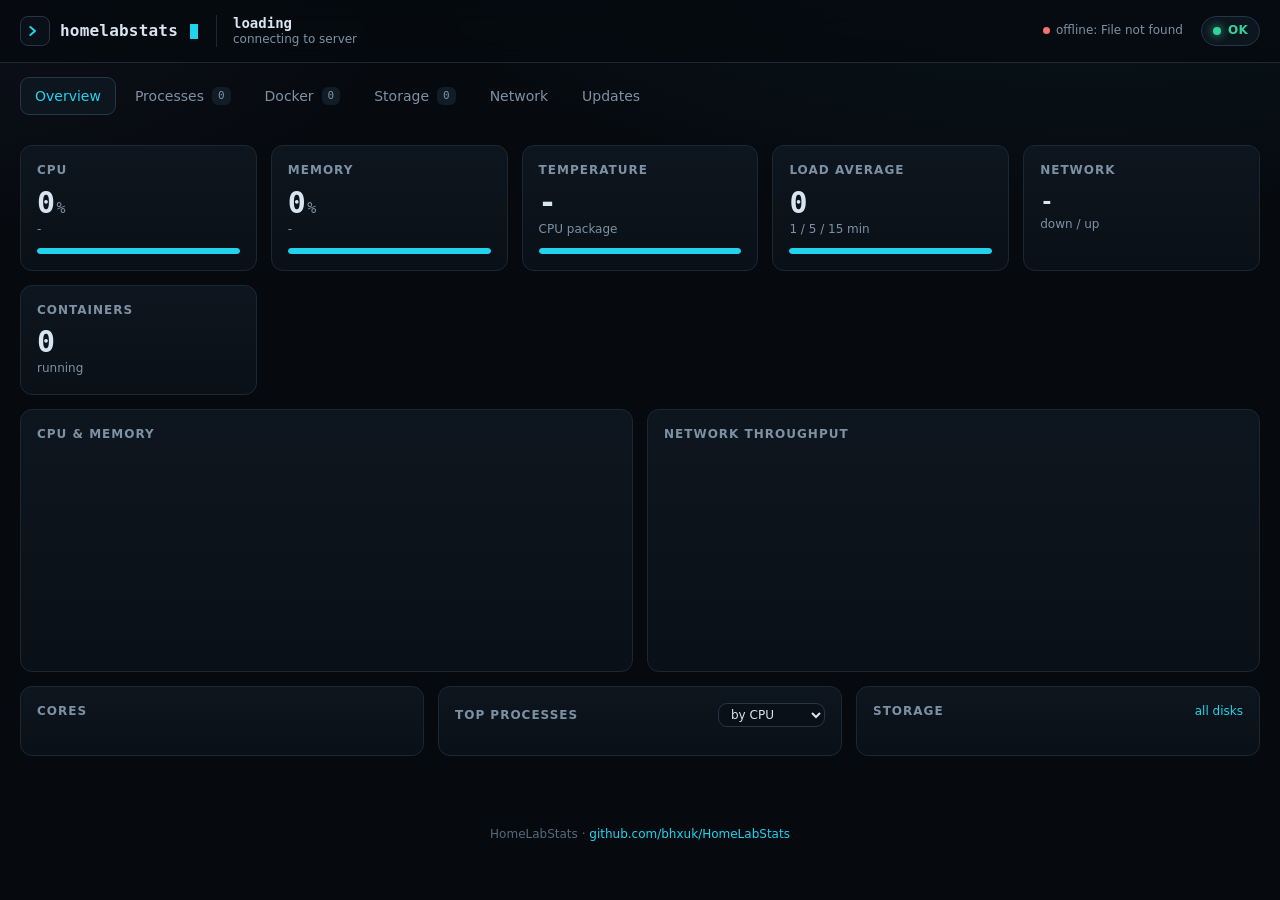
==== app/static/index.html @ 447df94c "HomeLabStats 1.0.0: self-hosted Linux server dashboard - Overview, processes, Docker, storage, netwo" ====
<!doctype html>
<html lang="en">
<head>
<meta charset="utf-8">
<meta name="viewport" content="width=device-width,initial-scale=1">
<meta name="color-scheme" content="dark">
<title>HomeLabStats</title>
<link rel="icon" href="data:image/svg+xml,%3Csvg xmlns='http://www.w3.org/2000/svg' viewBox='0 0 32 32'%3E%3Crect width='32' height='32' rx='7' fill='%230a1017'/%3E%3Cpath d='M8 10l6 6-6 6' stroke='%2322d3ee' stroke-width='3' fill='none' stroke-linecap='round' stroke-linejoin='round'/%3E%3Crect x='16' y='20' width='9' height='3' rx='1' fill='%2322d3ee'/%3E%3C/svg%3E">
<style>
:root{
  --bg:#060a0f;--bg2:#0a1017;--panel:#0d151e;--panel2:#111c27;--line:#1a2836;--line2:#243647;
  --text:#d8e4ef;--muted:#7d91a5;--dim:#56697c;
  --cyan:#22d3ee;--cyan-d:#0e7490;--cyan-glow:rgba(34,211,238,.18);
  --green:#34d399;--amber:#fbbf24;--red:#f87171;--violet:#a78bfa;--blue:#60a5fa;--pink:#f472b6;
  --mono:ui-monospace,"JetBrains Mono","Cascadia Code","SF Mono",Menlo,Consolas,monospace;
  --sans:system-ui,-apple-system,"Segoe UI",Roboto,Ubuntu,sans-serif;
  --r:12px;
}
*{box-sizing:border-box}
[hidden]{display:none!important}
html,body{margin:0;background:var(--bg);color:var(--text);font:14px/1.45 var(--sans);-webkit-font-smoothing:antialiased}
body{background:radial-gradient(1200px 500px at 85% -10%,rgba(34,211,238,.07),transparent 60%),radial-gradient(900px 400px at -10% 0%,rgba(167,139,250,.05),transparent 60%),var(--bg);min-height:100vh}
a{color:var(--cyan);text-decoration:none}
button{font:inherit;color:inherit}
.mono,.num{font-family:var(--mono);font-variant-numeric:tabular-nums}
.muted{color:var(--muted)}.dim{color:var(--dim)}
.wrap{max-width:1480px;margin:0 auto;padding:0 20px}

/* header */
.top{position:sticky;top:0;z-index:20;background:rgba(6,10,15,.82);backdrop-filter:blur(12px);border-bottom:1px solid var(--line)}
.top .wrap{display:flex;align-items:center;gap:18px;height:62px}
.logo{display:flex;align-items:center;gap:10px;font-family:var(--mono);font-weight:700;font-size:16px;letter-spacing:.2px;white-space:nowrap}
.logo .mark{display:inline-flex;align-items:center;justify-content:center;width:30px;height:30px;border-radius:8px;background:var(--bg2);border:1px solid var(--line2);color:var(--cyan)}
.logo .cur{display:inline-block;width:8px;height:15px;background:var(--cyan);margin-left:2px;vertical-align:-2px;animation:blink 1.1s steps(1) infinite}
@keyframes blink{50%{opacity:0}}
.hostbox{display:flex;flex-direction:column;line-height:1.2;min-width:0;padding-left:16px;border-left:1px solid var(--line)}
.hostbox b{font-family:var(--mono);font-size:14px}
.hostbox span{font-size:12px;color:var(--muted);white-space:nowrap;overflow:hidden;text-overflow:ellipsis}
.spacer{flex:1}
.pill{display:inline-flex;align-items:center;gap:7px;padding:5px 11px;border-radius:999px;font-size:12px;font-weight:600;letter-spacing:.3px;border:1px solid var(--line2);background:var(--panel)}
.pill .dot{width:8px;height:8px;border-radius:50%;background:currentColor;box-shadow:0 0 10px currentColor}
.pill.ok{color:var(--green)}.pill.warn{color:var(--amber)}.pill.crit{color:var(--red)}
.live{font-size:12px;color:var(--muted);display:flex;align-items:center;gap:6px;white-space:nowrap}
.live .dot{width:7px;height:7px;border-radius:50%;background:var(--green)}
.live.stale .dot{background:var(--red)}
.live.pulse .dot{animation:pulse .6s ease-out}
@keyframes pulse{0%{box-shadow:0 0 0 0 rgba(52,211,153,.7)}100%{box-shadow:0 0 0 8px rgba(52,211,153,0)}}

/* tabs */
.tabs{display:flex;gap:4px;padding:14px 0 0;overflow-x:auto;scrollbar-width:none}
.tab{background:none;border:1px solid transparent;color:var(--muted);padding:8px 14px;border-radius:9px;cursor:pointer;font-weight:500;white-space:nowrap;display:flex;align-items:center;gap:8px}
.tab:hover{color:var(--text);background:var(--panel)}
.tab.active{color:var(--cyan);background:var(--panel);border-color:var(--line2)}
.tab .badge{font-family:var(--mono);font-size:11px;padding:1px 6px;border-radius:6px;background:var(--panel2);color:var(--muted)}
.tab.active .badge{background:var(--cyan-glow);color:var(--cyan)}

main{padding:16px 0 50px}
section.view{display:none}section.view.active{display:block;animation:fade .2s ease}
@keyframes fade{from{opacity:0;transform:translateY(4px)}to{opacity:1;transform:none}}

/* panels */
.panel{background:linear-gradient(180deg,var(--panel),var(--bg2));border:1px solid var(--line);border-radius:var(--r);padding:16px;min-width:0}
.panel h3{margin:0 0 12px;font-size:12px;font-weight:600;color:var(--muted);text-transform:uppercase;letter-spacing:1px;display:flex;align-items:center;gap:8px}
.panel h3 .right{margin-left:auto;text-transform:none;letter-spacing:0;font-weight:500}
.grid{display:grid;gap:14px}
.cards{grid-template-columns:repeat(auto-fit,minmax(200px,1fr));margin-bottom:14px}
.g2{grid-template-columns:repeat(auto-fit,minmax(420px,1fr));margin-bottom:14px}
.g3{grid-template-columns:repeat(auto-fit,minmax(330px,1fr))}
@media(max-width:520px){.g2,.g3{grid-template-columns:1fr}}

.card .label{font-size:12px;color:var(--muted);text-transform:uppercase;letter-spacing:1px;font-weight:600;display:flex;align-items:center;gap:6px}
.card .big{font-family:var(--mono);font-size:30px;font-weight:600;margin:6px 0 2px;letter-spacing:-.5px;line-height:1.1}
.card .big small{font-size:15px;color:var(--muted);font-weight:500;margin-left:2px}
.card .sub{font-size:12px;color:var(--muted);white-space:nowrap;overflow:hidden;text-overflow:ellipsis}
.bar{height:6px;border-radius:4px;background:var(--line);overflow:hidden;margin-top:10px}
.bar>i{display:block;height:100%;border-radius:4px;background:var(--cyan);transition:width .5s ease,background .3s}
.bar.thin{height:4px;margin-top:6px}
.c-ok{color:var(--green)}.c-warn{color:var(--amber)}.c-crit{color:var(--red)}

/* alerts */
#alerts{display:flex;flex-direction:column;gap:8px;margin-bottom:14px}
.alert{display:flex;align-items:center;gap:10px;padding:10px 14px;border-radius:10px;border:1px solid;font-size:13px}
.alert.warn{border-color:rgba(251,191,36,.3);background:rgba(251,191,36,.06)}
.alert.crit{border-color:rgba(248,113,113,.35);background:rgba(248,113,113,.07)}
.alert .tag{font-family:var(--mono);font-size:11px;text-transform:uppercase;padding:2px 7px;border-radius:5px;font-weight:700}
.alert.warn .tag{background:rgba(251,191,36,.15);color:var(--amber)}
.alert.crit .tag{background:rgba(248,113,113,.15);color:var(--red)}

/* charts */
.chart{position:relative;height:200px}
.chart canvas{position:absolute;inset:0;width:100%;height:100%}
.legend{display:flex;gap:16px;flex-wrap:wrap;font-size:12px;margin-left:auto;text-transform:none;letter-spacing:0}
.legend span{display:flex;align-items:center;gap:6px;color:var(--muted)}
.legend i{width:10px;height:3px;border-radius:2px;display:inline-block}
.legend b{font-family:var(--mono);color:var(--text);font-weight:600}
.tip{position:absolute;pointer-events:none;background:var(--panel2);border:1px solid var(--line2);border-radius:8px;padding:6px 9px;font-size:12px;font-family:var(--mono);white-space:nowrap;display:none;z-index:5;box-shadow:0 6px 20px rgba(0,0,0,.4)}

/* cores */
.cores{display:grid;grid-template-columns:repeat(auto-fill,minmax(54px,1fr));gap:8px}
.core{background:var(--bg2);border:1px solid var(--line);border-radius:8px;padding:6px 6px 5px;text-align:center}
.core .v{font-family:var(--mono);font-size:13px;font-weight:600}
.core .n{font-size:10px;color:var(--dim)}
.core .bar{margin-top:4px;height:3px}

/* lists */
.mini{width:100%;border-collapse:collapse;font-size:13px}
.mini td{padding:6px 4px;border-bottom:1px solid var(--line)}
.mini tr:last-child td{border-bottom:0}
.mini td.r{text-align:right;font-family:var(--mono);white-space:nowrap}
.trunc{max-width:220px;overflow:hidden;text-overflow:ellipsis;white-space:nowrap}

/* tables */
.toolbar{display:flex;gap:10px;align-items:center;margin-bottom:12px;flex-wrap:wrap}
.input,.select{background:var(--bg2);border:1px solid var(--line2);color:var(--text);border-radius:9px;padding:8px 12px;font:inherit;outline:none}
.input:focus,.select:focus{border-color:var(--cyan-d);box-shadow:0 0 0 3px var(--cyan-glow)}
.input.search{min-width:260px;padding-left:34px;background-image:url("data:image/svg+xml,%3Csvg xmlns='http://www.w3.org/2000/svg' width='16' height='16' fill='none' stroke='%237d91a5' stroke-width='2' viewBox='0 0 24 24'%3E%3Ccircle cx='11' cy='11' r='7'/%3E%3Cpath d='m20 20-3.5-3.5'/%3E%3C/svg%3E");background-repeat:no-repeat;background-position:11px center}
.btn{background:var(--panel2);border:1px solid var(--line2);color:var(--text);border-radius:9px;padding:8px 14px;cursor:pointer;font-weight:500;display:inline-flex;align-items:center;gap:7px;transition:.15s}
.btn:hover{border-color:var(--cyan-d);color:var(--cyan)}
.btn.primary{background:var(--cyan);border-color:var(--cyan);color:#04252c;font-weight:700}
.btn.primary:hover{filter:brightness(1.1);color:#04252c}
.btn:disabled{opacity:.5;cursor:not-allowed}
.btn.sm{padding:4px 9px;font-size:12px;border-radius:7px}
.btn.danger:hover{border-color:var(--red);color:var(--red)}
.tablewrap{overflow-x:auto;border:1px solid var(--line);border-radius:var(--r);background:var(--panel)}
table.data{width:100%;border-collapse:collapse;font-size:13px}
table.data th{text-align:left;font-size:11px;text-transform:uppercase;letter-spacing:.8px;color:var(--muted);font-weight:600;padding:10px 12px;border-bottom:1px solid var(--line2);background:var(--bg2);position:sticky;top:0;white-space:nowrap;user-select:none}
table.data th.sortable{cursor:pointer}
table.data th.sortable:hover{color:var(--text)}
table.data th.sorted{color:var(--cyan)}
table.data th.r,table.data td.r{text-align:right}
table.data td{padding:8px 12px;border-bottom:1px solid var(--line);white-space:nowrap}
table.data tr:last-child td{border-bottom:0}
table.data tbody tr:hover td{background:rgba(34,211,238,.035)}
td.cmd{max-width:480px;overflow:hidden;text-overflow:ellipsis;color:var(--muted);font-family:var(--mono);font-size:12px}
.chip{display:inline-flex;align-items:center;gap:5px;font-size:11px;font-weight:600;padding:2px 8px;border-radius:6px;background:var(--panel2);border:1px solid var(--line2);color:var(--muted);font-family:var(--mono)}
.chip.cyan{color:var(--cyan);border-color:rgba(34,211,238,.3);background:rgba(34,211,238,.08)}
.chip.green{color:var(--green);border-color:rgba(52,211,153,.3);background:rgba(52,211,153,.08)}
.chip.amber{color:var(--amber);border-color:rgba(251,191,36,.3);background:rgba(251,191,36,.08)}
.chip.red{color:var(--red);border-color:rgba(248,113,113,.3);background:rgba(248,113,113,.08)}
.chip.violet{color:var(--violet);border-color:rgba(167,139,250,.3);background:rgba(167,139,250,.08)}
.cellbar{display:flex;align-items:center;gap:8px;justify-content:flex-end}
.cellbar .bar{width:60px;margin:0;height:4px}
.empty{padding:40px;text-align:center;color:var(--muted)}

/* disks */
.disks{display:grid;grid-template-columns:repeat(auto-fill,minmax(300px,1fr));gap:14px;margin-bottom:14px}
.disk .top-row{display:flex;align-items:baseline;gap:8px}
.disk .mount{font-family:var(--mono);font-size:16px;font-weight:600;overflow:hidden;text-overflow:ellipsis;white-space:nowrap}
.disk .pct{margin-left:auto;font-family:var(--mono);font-size:22px;font-weight:600}
.disk .meta{display:flex;gap:6px;margin:6px 0 2px;flex-wrap:wrap}
.disk .nums{display:grid;grid-template-columns:repeat(3,1fr);gap:8px;margin-top:12px}
.disk .nums div{background:var(--bg2);border:1px solid var(--line);border-radius:8px;padding:7px 9px}
.disk .nums span{display:block;font-size:10px;text-transform:uppercase;letter-spacing:.8px;color:var(--dim)}
.disk .nums b{font-family:var(--mono);font-size:13px}
.disk .bar{height:9px}

/* network */
.speed{display:grid;grid-template-columns:repeat(3,1fr);gap:12px;margin:4px 0 14px}
.speed .m{background:var(--bg2);border:1px solid var(--line);border-radius:10px;padding:14px;text-align:center}
.speed .m span{font-size:11px;text-transform:uppercase;letter-spacing:1px;color:var(--muted);display:flex;align-items:center;justify-content:center;gap:6px}
.speed .m b{display:block;font-family:var(--mono);font-size:30px;font-weight:600;margin-top:4px}
.speed .m small{font-family:var(--mono);color:var(--muted);font-size:12px}
.speed .m.active{border-color:var(--cyan-d);box-shadow:0 0 0 3px var(--cyan-glow),inset 0 0 30px var(--cyan-glow)}
.progress{height:3px;background:var(--line);border-radius:3px;overflow:hidden;margin-bottom:12px}
.progress i{display:block;height:100%;width:30%;background:var(--cyan);animation:slide 1.2s ease-in-out infinite}
@keyframes slide{0%{margin-left:-30%}100%{margin-left:100%}}
.checks{display:flex;flex-direction:column;gap:6px}
.check{display:flex;align-items:center;gap:10px;padding:8px 10px;border-radius:8px;background:var(--bg2);border:1px solid var(--line);font-size:13px}
.check .st{width:20px;height:20px;border-radius:6px;display:flex;align-items:center;justify-content:center;font-size:12px;font-weight:700;flex:none}
.check .st.ok{background:rgba(52,211,153,.12);color:var(--green)}
.check .st.bad{background:rgba(248,113,113,.12);color:var(--red)}
.check .name{font-family:var(--mono);overflow:hidden;text-overflow:ellipsis;white-space:nowrap;min-width:0}
.check .val{margin-left:auto;font-family:var(--mono);color:var(--muted);white-space:nowrap;font-size:12px}
.subhead{font-size:11px;text-transform:uppercase;letter-spacing:1px;color:var(--dim);margin:14px 0 6px;font-weight:600}
.kv{display:grid;grid-template-columns:auto 1fr;gap:6px 14px;font-size:13px}
.kv dt{color:var(--muted)}.kv dd{margin:0;font-family:var(--mono);text-align:right}

/* modal */
.modal{position:fixed;inset:0;background:rgba(2,5,8,.72);backdrop-filter:blur(4px);display:none;align-items:center;justify-content:center;z-index:50;padding:20px}
.modal.open{display:flex}
.modal .box{background:var(--panel);border:1px solid var(--line2);border-radius:14px;width:min(1100px,100%);height:min(80vh,800px);display:flex;flex-direction:column;box-shadow:0 30px 80px rgba(0,0,0,.6)}
.modal .head{display:flex;align-items:center;gap:10px;padding:12px 16px;border-bottom:1px solid var(--line)}
.modal .head b{font-family:var(--mono)}
.modal pre{flex:1;margin:0;overflow:auto;padding:14px 16px;font:12px/1.55 var(--mono);color:#b9c8d6;background:var(--bg);border-radius:0 0 14px 14px;white-space:pre-wrap;word-break:break-all}
.toast{position:fixed;bottom:20px;right:20px;background:var(--panel2);border:1px solid var(--line2);padding:10px 16px;border-radius:10px;font-size:13px;z-index:60;transform:translateY(80px);opacity:0;transition:.25s}
.toast.show{transform:none;opacity:1}
.tab .badge.upd{background:var(--cyan);color:#04252c;font-weight:700}
.upd-pill{color:var(--cyan);border-color:rgba(34,211,238,.35);background:rgba(34,211,238,.08);text-decoration:none}
.upd-pill:hover{background:rgba(34,211,238,.14)}
.ver{display:grid;grid-template-columns:repeat(3,1fr);gap:12px;margin-bottom:16px}
.ver div{background:var(--bg2);border:1px solid var(--line);border-radius:10px;padding:12px 14px}
.ver span{display:block;font-size:11px;text-transform:uppercase;letter-spacing:1px;color:var(--dim)}
.ver b{font-family:var(--mono);font-size:22px}
.updlog{background:var(--bg);border:1px solid var(--line);border-radius:10px;padding:12px 14px;font:12px/1.6 var(--mono);color:#b9c8d6;max-height:260px;overflow:auto;white-space:pre-wrap;margin:14px 0 0}
.notice{padding:12px 14px;border-radius:10px;font-size:13px;margin-top:12px;border:1px solid var(--line2);background:var(--bg2);color:var(--muted)}
.notice.good{border-color:rgba(52,211,153,.3);color:var(--green);background:rgba(52,211,153,.06)}
.notice.info{border-color:rgba(34,211,238,.3);color:var(--cyan);background:rgba(34,211,238,.06)}
.notice.bad{border-color:rgba(248,113,113,.35);color:var(--red);background:rgba(248,113,113,.06)}
.cl{border:1px solid var(--line);border-radius:12px;padding:16px 18px;margin-bottom:12px;background:var(--bg2)}
.cl.new{border-color:rgba(34,211,238,.35);box-shadow:inset 3px 0 0 var(--cyan)}
.cl .h{display:flex;align-items:center;gap:10px;margin-bottom:8px}
.cl .h b{font-family:var(--mono);font-size:17px}
.cl h4{margin:12px 0 4px;font-size:12px;text-transform:uppercase;letter-spacing:1px;color:var(--muted)}
.cl ul{margin:4px 0;padding-left:20px}
.cl li{margin:3px 0;font-size:14px}
.cl p{margin:6px 0;font-size:14px;color:var(--muted)}
.cl code{font-family:var(--mono);font-size:12px;background:var(--panel2);border:1px solid var(--line);padding:1px 5px;border-radius:4px}
.demo-banner{background:linear-gradient(90deg,rgba(34,211,238,.12),rgba(167,139,250,.12));border-bottom:1px solid var(--line);font-size:12px;text-align:center;padding:6px;color:var(--muted)}
.demo-banner b{color:var(--cyan)}
footer{color:var(--dim);font-size:12px;text-align:center;padding:20px 0 30px}
@media(max-width:760px){.hostbox,.live{display:none}.speed{grid-template-columns:1fr}.input.search{min-width:0;flex:1}}
</style>
</head>
<body>
<div class="demo-banner" id="demoBanner" hidden>Live demo with simulated data. <b>Install HomeLabStats</b> on your own server to see the real thing.</div>
<header class="top">
  <div class="wrap">
    <div class="logo"><span class="mark"><svg width="16" height="16" viewBox="0 0 24 24" fill="none" stroke="currentColor" stroke-width="3" stroke-linecap="round" stroke-linejoin="round"><path d="M5 6l7 6-7 6"/></svg></span>homelabstats<span class="cur"></span></div>
    <div class="hostbox"><b id="hHost">loading</b><span id="hOs">connecting to server</span></div>
    <div class="spacer"></div>
    <div class="live" id="live"><span class="dot"></span><span id="liveTxt">connecting</span></div>
    <a href="#updates" class="pill upd-pill" id="updPill" data-goto="updates" hidden><span class="dot"></span>Update available</a>
    <span class="pill ok" id="statusPill"><span class="dot"></span><span id="statusTxt">OK</span></span>
  </div>
</header>

<div class="wrap">
  <nav class="tabs" id="tabs">
    <button class="tab active" data-tab="overview">Overview</button>
    <button class="tab" data-tab="processes">Processes <span class="badge" id="bProc">0</span></button>
    <button class="tab" data-tab="docker">Docker <span class="badge" id="bDock">0</span></button>
    <button class="tab" data-tab="storage">Storage <span class="badge" id="bDisk">0</span></button>
    <button class="tab" data-tab="network">Network</button>
    <button class="tab" data-tab="updates">Updates <span class="badge upd" id="bUpd" hidden>new</span></button>
  </nav>

  <main>
    <!-- OVERVIEW -->
    <section class="view active" id="v-overview">
      <div id="alerts"></div>
      <div class="grid cards">
        <div class="panel card"><div class="label">CPU</div><div class="big" id="cCpu">0<small>%</small></div><div class="sub" id="cCpuSub">-</div><div class="bar"><i id="cCpuBar"></i></div></div>
        <div class="panel card"><div class="label">Memory</div><div class="big" id="cMem">0<small>%</small></div><div class="sub" id="cMemSub">-</div><div class="bar"><i id="cMemBar"></i></div></div>
        <div class="panel card"><div class="label">Temperature</div><div class="big" id="cTemp">-</div><div class="sub" id="cTempSub">CPU package</div><div class="bar"><i id="cTempBar"></i></div></div>
        <div class="panel card"><div class="label">Load average</div><div class="big" id="cLoad">0</div><div class="sub" id="cLoadSub">1 / 5 / 15 min</div><div class="bar"><i id="cLoadBar"></i></div></div>
        <div class="panel card"><div class="label">Network</div><div class="big" id="cNet" style="font-size:22px;margin-top:10px">-</div><div class="sub" id="cNetSub">down / up</div></div>
        <div class="panel card"><div class="label">Containers</div><div class="big" id="cDock">0</div><div class="sub" id="cDockSub">running</div></div>
      </div>
      <div class="grid g2">
        <div class="panel"><h3>CPU &amp; memory <span class="legend" id="lgSys"></span></h3><div class="chart" id="chSys"><canvas></canvas><div class="tip"></div></div></div>
        <div class="panel"><h3>Network throughput <span class="legend" id="lgNet"></span></h3><div class="chart" id="chNet"><canvas></canvas><div class="tip"></div></div></div>
      </div>
      <div class="grid g3">
        <div class="panel"><h3>Cores <span class="right muted mono" id="coreInfo"></span></h3><div class="cores" id="cores"></div></div>
        <div class="panel"><h3>Top processes <span class="right"><select class="select" id="topSel" style="padding:3px 8px;font-size:12px"><option value="cpu">by CPU</option><option value="mem">by memory</option></select></span></h3><table class="mini" id="topTbl"></table></div>
        <div class="panel"><h3>Storage <span class="right"><a href="#" data-goto="storage">all disks</a></span></h3><div id="diskMini"></div></div>
      </div>
    </section>

    <!-- PROCESSES -->
    <section class="view" id="v-processes">
      <div class="toolbar">
        <input class="input search" id="pSearch" placeholder="Filter by name, user, PID or command" autocomplete="off">
        <select class="select" id="pLimit"><option>50</option><option selected>100</option><option>250</option><option>1000</option></select>
        <span class="muted" id="pCount"></span>
        <div class="spacer"></div>
        <button class="btn sm" id="pPause">Pause</button>
      </div>
      <div class="tablewrap"><table class="data" id="pTbl">
        <thead><tr>
          <th class="sortable r" data-sort="pid">PID</th><th class="sortable" data-sort="name">Name</th><th class="sortable" data-sort="user">User</th>
          <th>Container</th><th class="sortable r sorted" data-sort="cpu">CPU %</th><th class="sortable r" data-sort="mem">Memory</th>
          <th class="sortable r" data-sort="threads">Threads</th><th class="sortable r" data-sort="started">Running</th><th>Command</th>
        </tr></thead><tbody></tbody></table></div>
    </section>

    <!-- DOCKER -->
    <section class="view" id="v-docker">
      <div class="grid cards" id="dSummary"></div>
      <div class="toolbar">
        <input class="input search" id="dSearch" placeholder="Filter containers" autocomplete="off">
        <select class="select" id="dState"><option value="">All states</option><option value="running">Running</option><option value="stopped">Stopped</option><option value="problem">Problems</option></select>
        <div class="spacer"></div><span class="muted" id="dNote"></span>
      </div>
      <div class="tablewrap"><table class="data" id="dTbl">
        <thead><tr><th>Container</th><th>State</th><th>Image</th><th class="r">CPU</th><th class="r">Memory</th><th class="r">Net I/O</th><th class="r">Uptime</th><th>Ports</th><th></th></tr></thead>
        <tbody></tbody></table></div>
    </section>

    <!-- STORAGE -->
    <section class="view" id="v-storage">
      <div class="disks" id="disks"></div>
      <div class="panel"><h3>Disk activity</h3>
        <div class="tablewrap" style="border:0"><table class="data" id="ioTbl"><thead><tr><th>Device</th><th class="r">Read</th><th class="r">Write</th><th class="r">Busy</th></tr></thead><tbody></tbody></table></div>
      </div>
    </section>

    <!-- NETWORK -->
    <section class="view" id="v-network">
      <div class="grid g2">
        <div class="panel">
          <h3>Speed test <span class="right" style="display:flex;gap:8px">
            <select class="select" id="stEngine" style="padding:4px 8px;font-size:12px"><option value="cloudflare">Cloudflare</option><option value="ookla">Ookla</option></select>
            <button class="btn primary sm" id="stRun">Run test</button></span></h3>
          <div class="progress" id="stProg" hidden><i></i></div>
          <div class="speed">
            <div class="m" id="stDown"><span>Download</span><b>-</b><small>Mbps</small></div>
            <div class="m" id="stUp"><span>Upload</span><b>-</b><small>Mbps</small></div>
            <div class="m" id="stPing"><span>Ping</span><b>-</b><small>ms</small></div>
          </div>
          <div class="muted" id="stInfo" style="font-size:12px;margin-bottom:10px">No tests yet</div>
          <div class="chart" id="chSpeed" style="height:150px"><canvas></canvas><div class="tip"></div></div>
          <div class="subhead">History</div>
          <div class="tablewrap" style="max-height:230px;overflow:auto"><table class="data" id="stTbl"><thead><tr><th>When</th><th class="r">Down</th><th class="r">Up</th><th class="r">Ping</th><th class="r">Jitter</th><th>Server</th></tr></thead><tbody></tbody></table></div>
        </div>
        <div class="panel">
          <h3>Connectivity checks <span class="right"><button class="btn sm" id="ncRun">Run checks</button></span></h3>
          <div class="progress" id="ncProg" hidden><i></i></div>
          <div id="ncSummary" class="muted" style="font-size:13px">Checks run automatically when you open this tab.</div>
          <div id="ncBody"></div>
        </div>
      </div>
      <div class="panel"><h3>Interfaces</h3>
        <div class="tablewrap" style="border:0"><table class="data" id="ifTbl"><thead><tr><th>Interface</th><th>Type</th><th>Address</th><th class="r">Link</th><th class="r">Down</th><th class="r">Up</th><th class="r">Total received</th><th class="r">Total sent</th><th class="r">Errors</th></tr></thead><tbody></tbody></table></div>
      </div>
    </section>
    <!-- UPDATES -->
    <section class="view" id="v-updates">
      <div class="grid g2" style="grid-template-columns:minmax(320px,1fr) minmax(320px,1.3fr)">
        <div class="panel" style="align-self:start">
          <h3>Version <span class="right" style="display:flex;gap:8px"><button class="btn sm" id="uCheck">Check now</button></span></h3>
          <div class="ver"><div><span>Installed</span><b id="uCur">-</b></div><div><span>Latest</span><b id="uLatest">-</b></div><div><span>Install</span><b id="uMethod" style="font-size:15px">-</b></div></div>
          <div id="uState"></div>
          <button class="btn primary" id="uRun" style="margin-top:14px;width:100%;justify-content:center" hidden>Update now</button>
          <pre class="updlog" id="uLog" hidden></pre>
          <div class="muted" style="font-size:12px;margin-top:14px" id="uMeta"></div>
        </div>
        <div class="panel"><h3>Changelog</h3><div id="uLogList"><div class="muted">Loading</div></div></div>
      </div>
    </section>
  </main>
  <footer>HomeLabStats <span id="ver"></span> · <a href="https://github.com/bhxuk/HomeLabStats" target="_blank" rel="noopener">github.com/bhxuk/HomeLabStats</a></footer>
</div>

<div class="modal" id="logModal"><div class="box">
  <div class="head"><b id="logName">logs</b><span class="muted" id="logMeta"></span><div class="spacer"></div>
    <select class="select" id="logTail" style="padding:4px 8px;font-size:12px"><option>100</option><option selected>300</option><option>1000</option><option>5000</option></select>
    <label class="muted" style="font-size:12px;display:flex;gap:5px;align-items:center"><input type="checkbox" id="logFollow" checked> follow</label>
    <button class="btn sm" id="logRefresh">Refresh</button><button class="btn sm" id="logClose">Close</button></div>
  <pre id="logBody"></pre></div></div>
<div class="toast" id="toast"></div>

<script>
"use strict";
const DEMO = window.HLS_DEMO === true || new URLSearchParams(location.search).has("demo");
const $ = (s, el = document) => el.querySelector(s);
const $$ = (s, el = document) => [...el.querySelectorAll(s)];
const esc = s => String(s ?? "").replace(/[&<>"']/g, c => ({"&":"&amp;","<":"&lt;",">":"&gt;",'"':"&quot;","'":"&#39;"}[c]));
const state = { tab: "overview", overview: null, procSort: "cpu", procDesc: true, procPaused: false, docker: null, net: null, lastOk: 0, topBy: "cpu" };

/* ---------- formatting ---------- */
function fmtBytes(n, d = 1) {
  if (n == null || isNaN(n)) return "-";
  const u = ["B","KB","MB","GB","TB","PB"]; let i = 0;
  while (Math.abs(n) >= 1024 && i < u.length - 1) { n /= 1024; i++; }
  return (i === 0 ? n.toFixed(0) : n.toFixed(n >= 100 ? 0 : d)) + " " + u[i];
}
function fmtBits(bytesPerSec) {
  let b = (bytesPerSec || 0) * 8; const u = ["bps","Kbps","Mbps","Gbps"]; let i = 0;
  while (b >= 1000 && i < u.length - 1) { b /= 1000; i++; }
  return (i === 0 ? b.toFixed(0) : b.toFixed(b >= 100 ? 0 : 1)) + " " + u[i];
}
function fmtDur(sec) {
  if (sec == null || sec < 0) return "-";
  sec = Math.floor(sec);
  const d = Math.floor(sec / 86400), h = Math.floor(sec % 86400 / 3600), m = Math.floor(sec % 3600 / 60);
  if (d) return `${d}d ${h}h`; if (h) return `${h}h ${m}m`; if (m) return `${m}m`; return `${sec}s`;
}
function ago(ts) { return ts ? fmtDur(Date.now() / 1000 - ts) + " ago" : "never"; }
function lvl(p, w = 75, c = 90) { return p >= c ? "crit" : p >= w ? "warn" : "ok"; }
function barColor(p, w = 75, c = 90) { return p >= c ? "var(--red)" : p >= w ? "var(--amber)" : "var(--cyan)"; }
function setBar(el, p, w, c) { el.style.width = Math.min(100, Math.max(0, p)) + "%"; el.style.background = barColor(p, w, c); }
function toast(msg) { const t = $("#toast"); t.textContent = msg; t.classList.add("show"); clearTimeout(t._h); t._h = setTimeout(() => t.classList.remove("show"), 2800); }

/* ---------- api ---------- */
async function api(path, opts = {}) {
  if (DEMO) return window.HLSDemo.api(path, opts);
  const r = await fetch(path, { ...opts, headers: { Accept: "application/json", ...(opts.headers || {}) } });
  if (!r.ok) { let m = r.statusText; try { m = (await r.json()).detail || m; } catch {} throw new Error(m); }
  const ct = r.headers.get("content-type") || "";
  return ct.includes("json") ? r.json() : r.text();
}

/* ---------- charts ---------- */
function lineChart(id, series, { max = null, fmt = v => v, times = [] } = {}) {
  const wrap = document.getElementById(id), cv = wrap.querySelector("canvas"), tip = wrap.querySelector(".tip");
  const dpr = window.devicePixelRatio || 1, W = wrap.clientWidth, H = wrap.clientHeight;
  if (!W || !H) return;
  if (cv.width !== W * dpr || cv.height !== H * dpr) { cv.width = W * dpr; cv.height = H * dpr; }
  const ctx = cv.getContext("2d"); ctx.setTransform(dpr, 0, 0, dpr, 0, 0); ctx.clearRect(0, 0, W, H);
  const n = Math.max(...series.map(s => s.data.length), 2);
  let top = max ?? Math.max(1, ...series.flatMap(s => s.data.filter(v => v != null))) * 1.15;
  ctx.font = "11px " + getComputedStyle(document.body).getPropertyValue("--mono");
  const labels = [0, 1, 2, 3, 4].map(i => fmt(top * (1 - i / 4)));
  const padL = Math.ceil(Math.max(...labels.map(l => ctx.measureText(l).width))) + 14, padR = 8, padT = 8, padB = 18, w = W - padL - padR, h = H - padT - padB;
  ctx.fillStyle = "#56697c"; ctx.strokeStyle = "rgba(125,145,165,.12)"; ctx.lineWidth = 1;
  for (let i = 0; i <= 4; i++) {
    const y = padT + h * i / 4; ctx.beginPath(); ctx.moveTo(padL, Math.round(y) + .5); ctx.lineTo(W - padR, Math.round(y) + .5); ctx.stroke();
    ctx.textAlign = "right"; ctx.fillText(labels[i], padL - 8, y + 4);
  }
  const x = i => padL + w * i / (n - 1), y = v => padT + h - (Math.min(v, top) / top) * h;
  for (const s of series) {
    const pts = s.data.map((v, i) => v == null ? null : [x(i + (n - s.data.length)), y(v)]).filter(Boolean);
    if (pts.length < 2) continue;
    const g = ctx.createLinearGradient(0, padT, 0, padT + h); g.addColorStop(0, s.color + "40"); g.addColorStop(1, s.color + "00");
    ctx.beginPath(); pts.forEach(([px, py], i) => i ? ctx.lineTo(px, py) : ctx.moveTo(px, py));
    if (s.fill !== false) { ctx.lineTo(pts.at(-1)[0], padT + h); ctx.lineTo(pts[0][0], padT + h); ctx.closePath(); ctx.fillStyle = g; ctx.fill(); ctx.beginPath(); pts.forEach(([px, py], i) => i ? ctx.lineTo(px, py) : ctx.moveTo(px, py)); }
    ctx.strokeStyle = s.color; ctx.lineWidth = 1.8; ctx.lineJoin = "round"; ctx.stroke();
    if (s.dots) for (const [px, py] of pts) { ctx.beginPath(); ctx.arc(px, py, 2.5, 0, 7); ctx.fillStyle = s.color; ctx.fill(); }
  }
  wrap._chart = { series, n, x, padL, w, fmt, times };
  if (!wrap._hover) {
    wrap._hover = true;
    wrap.addEventListener("mousemove", e => {
      const c = wrap._chart; if (!c) return; const rect = wrap.getBoundingClientRect(), mx = e.clientX - rect.left;
      const i = Math.round((mx - c.padL) / c.w * (c.n - 1)); if (i < 0 || i >= c.n) { tip.style.display = "none"; return; }
      const rows = c.series.map(s => { const v = s.data[i - (c.n - s.data.length)]; return v == null ? "" : `<div><span style="color:${s.color}">●</span> ${esc(s.name)} ${esc(c.fmt(v))}</div>`; }).join("");
      const t = c.times[i]; tip.innerHTML = (t ? `<div class="dim">${new Date(t * 1000).toLocaleTimeString()}</div>` : "") + rows;
      tip.style.display = "block"; tip.style.left = Math.min(mx + 12, rect.width - tip.offsetWidth - 4) + "px"; tip.style.top = "6px";
    });
    wrap.addEventListener("mouseleave", () => tip.style.display = "none");
  }
}
function legend(id, items) { $("#" + id).innerHTML = items.map(([n, c, v]) => `<span><i style="background:${c}"></i>${esc(n)} <b>${esc(v)}</b></span>`).join(""); }

/* ---------- overview ---------- */
async function loadOverview() {
  try {
    const d = await api("/api/overview"); state.overview = d; state.lastOk = Date.now();
    const live = $("#live"); live.classList.remove("stale"); live.classList.remove("pulse"); void live.offsetWidth; live.classList.add("pulse");
    renderOverview(d);
  } catch (e) { $("#live").classList.add("stale"); $("#liveTxt").textContent = "offline: " + e.message; }
}
function renderOverview(d) {
  const h = d.host, c = d.current || {};
  $("#hHost").textContent = h.hostname; $("#hOs").textContent = `${h.os} · ${h.kernel} · up ${fmtDur(c.uptime)}`;
  document.title = `${h.hostname} · HomeLabStats`; $("#ver").textContent = "v" + h.version;
  const pill = $("#statusPill"); pill.className = "pill " + d.status;
  $("#statusTxt").textContent = { ok: "HEALTHY", warn: `${d.alerts.length} WARNING${d.alerts.length > 1 ? "S" : ""}`, crit: "CRITICAL" }[d.status];
  $("#alerts").innerHTML = d.alerts.map(a => `<div class="alert ${a.level}"><span class="tag">${esc(a.area)}</span>${esc(a.message)}</div>`).join("");
  if (c.cpu == null) return;

  $("#cCpu").innerHTML = `${c.cpu.toFixed(0)}<small>%</small>`; $("#cCpu").className = "big c-" + lvl(c.cpu);
  $("#cCpuSub").textContent = `${h.cores_logical} threads · ${h.cpu_model}`; setBar($("#cCpuBar"), c.cpu);
  $("#cMem").innerHTML = `${c.mem.percent.toFixed(0)}<small>%</small>`; $("#cMem").className = "big c-" + lvl(c.mem.percent, 85, 95);
  $("#cMemSub").textContent = `${fmtBytes(c.mem.used)} of ${fmtBytes(c.mem.total)}` + (c.swap.total ? ` · swap ${c.swap.percent.toFixed(0)}%` : "");
  setBar($("#cMemBar"), c.mem.percent, 85, 95);
  if (c.cpu_temp != null) {
    $("#cTemp").innerHTML = `${c.cpu_temp.toFixed(0)}<small>°C</small>`; $("#cTemp").className = "big c-" + lvl(c.cpu_temp, 80, 90);
    const others = (c.temps || []).filter(t => /nvme|drivetemp|amdgpu|nouveau/.test(t.chip));
    $("#cTempSub").textContent = others.length ? others.slice(0, 2).map(t => `${t.chip} ${t.current.toFixed(0)}°`).join(" · ") : "CPU package";
    setBar($("#cTempBar"), c.cpu_temp, 80, 90);
  } else { $("#cTemp").innerHTML = `<span class="dim">n/a</span>`; $("#cTempSub").textContent = "no sensors found"; }
  const loadPct = c.load[0] / h.cores_logical * 100;
  $("#cLoad").textContent = c.load[0].toFixed(2); $("#cLoad").className = "big c-" + lvl(loadPct, 100, 150);
  $("#cLoadSub").textContent = `${c.load.join(" / ")} · ${c.proc_count} processes`; setBar($("#cLoadBar"), loadPct, 100, 150);
  $("#cNet").innerHTML = `<span style="color:var(--cyan)">↓</span> ${fmtBits(c.net_total.rx)}<br><span style="color:var(--violet)">↑</span> ${fmtBits(c.net_total.tx)}`;
  $("#cNetSub").textContent = d.speedtest ? `last speed test ${d.speedtest.download.toFixed(0)} / ${d.speedtest.upload.toFixed(0)} Mbps` : "no speed test yet";
  const dk = d.docker;
  if (dk.available) {
    $("#cDock").innerHTML = `${dk.running}<small>/${dk.total}</small>`; $("#cDock").className = "big " + (dk.unhealthy ? "c-crit" : "");
    $("#cDockSub").textContent = dk.unhealthy ? `${dk.unhealthy} unhealthy` : `running · ${dk.total - dk.running} stopped`;
  } else { $("#cDock").innerHTML = `<span class="dim">n/a</span>`; $("#cDockSub").textContent = "Docker not reachable"; }
  if (d.update) setUpdBadge(d.update.available, d.update.latest);
  $("#bProc").textContent = c.proc_count; $("#bDock").textContent = dk.available ? dk.running : "-"; $("#bDisk").textContent = d.disks.length;

  const hist = d.history, times = hist.map(p => p.t);
  lineChart("chSys", [{ name: "CPU", color: "#22d3ee", data: hist.map(p => p.cpu) }, { name: "Memory", color: "#a78bfa", data: hist.map(p => p.mem) }],
    { max: 100, fmt: v => v.toFixed(0) + "%", times });
  legend("lgSys", [["CPU", "#22d3ee", c.cpu.toFixed(0) + "%"], ["Memory", "#a78bfa", c.mem.percent.toFixed(0) + "%"]]);
  lineChart("chNet", [{ name: "Down", color: "#22d3ee", data: hist.map(p => p.rx) }, { name: "Up", color: "#a78bfa", data: hist.map(p => p.tx) }],
    { fmt: v => fmtBits(v), times });
  legend("lgNet", [["Down", "#22d3ee", fmtBits(c.net_total.rx)], ["Up", "#a78bfa", fmtBits(c.net_total.tx)]]);

  $("#coreInfo").textContent = h.cpu_freq_mhz ? `${(h.cpu_freq_mhz / 1000).toFixed(2)} GHz` : "";
  $("#cores").innerHTML = c.per_cpu.map((v, i) => `<div class="core"><div class="v" style="color:${barColor(v)}">${v.toFixed(0)}</div><div class="n">cpu${i}</div><div class="bar"><i style="width:${v}%;background:${barColor(v)}"></i></div></div>`).join("");

  const top = state.topBy === "cpu" ? d.top_cpu : d.top_mem;
  $("#topTbl").innerHTML = top.map(p => `<tr><td class="trunc mono">${esc(p.name)}</td><td class="dim mono" style="font-size:12px">${p.pid}</td><td class="r" style="color:${state.topBy === "cpu" ? barColor(p.cpu) : "inherit"}">${p.cpu.toFixed(1)}%</td><td class="r">${fmtBytes(p.rss)}</td></tr>`).join("");

  $("#diskMini").innerHTML = d.disks.slice(0, 5).map(x => `<div style="margin-bottom:12px"><div style="display:flex;font-size:13px"><span class="mono trunc">${esc(x.mount)}</span><span class="spacer"></span><span class="mono" style="color:${barColor(x.percent, 85, 95)}">${x.percent.toFixed(0)}%</span></div><div class="muted" style="font-size:11px">${fmtBytes(x.free)} free of ${fmtBytes(x.total)}</div><div class="bar thin"><i style="width:${x.percent}%;background:${barColor(x.percent, 85, 95)}"></i></div></div>`).join("") || `<div class="muted">No disks found</div>`;
}
$("#topSel").addEventListener("change", e => { state.topBy = e.target.value; if (state.overview) renderOverview(state.overview); });
setInterval(() => { if (state.lastOk) { const s = Math.round((Date.now() - state.lastOk) / 1000); $("#liveTxt").textContent = s < 3 ? "live" : `updated ${s}s ago`; if (s > 15) $("#live").classList.add("stale"); } }, 1000);

/* ---------- processes ---------- */
async function loadProcesses() {
  if (state.procPaused) return;
  const q = encodeURIComponent($("#pSearch").value), lim = $("#pLimit").value;
  try {
    const d = await api(`/api/processes?sort=${state.procSort}&desc=${state.procDesc}&limit=${lim}&q=${q}`);
    $("#pCount").textContent = d.matched === d.total ? `${d.total} processes` : `${d.matched} of ${d.total} processes`;
    const now = Date.now() / 1000;
    $("#pTbl tbody").innerHTML = d.processes.map(p => `<tr>
      <td class="r mono dim">${p.pid}</td><td class="mono"><b style="font-weight:600">${esc(p.name)}</b></td><td class="muted">${esc(p.user)}</td>
      <td>${p.container ? `<span class="chip cyan">${esc(p.container)}</span>` : ""}</td>
      <td class="r"><div class="cellbar"><span class="mono" style="color:${barColor(p.cpu)}">${p.cpu.toFixed(1)}</span><div class="bar"><i style="width:${Math.min(p.cpu, 100)}%;background:${barColor(p.cpu)}"></i></div></div></td>
      <td class="r mono">${fmtBytes(p.rss)} <span class="dim">${p.mem.toFixed(1)}%</span></td>
      <td class="r mono muted">${p.threads ?? "-"}</td><td class="r mono muted">${p.started ? fmtDur(now - p.started) : "-"}</td>
      <td class="cmd" title="${esc(p.cmd)}">${esc(p.cmd)}</td></tr>`).join("") || `<tr><td colspan="9" class="empty">No matching processes</td></tr>`;
  } catch (e) { $("#pTbl tbody").innerHTML = `<tr><td colspan="9" class="empty">${esc(e.message)}</td></tr>`; }
}
$$("#pTbl th.sortable").forEach(th => th.addEventListener("click", () => {
  const s = th.dataset.sort; if (state.procSort === s) state.procDesc = !state.procDesc; else { state.procSort = s; state.procDesc = !["name", "user", "pid"].includes(s); }
  $$("#pTbl th").forEach(x => x.classList.remove("sorted")); th.classList.add("sorted"); loadProcesses();
}));
let pT; $("#pSearch").addEventListener("input", () => { clearTimeout(pT); pT = setTimeout(loadProcesses, 250); });
$("#pLimit").addEventListener("change", loadProcesses);
$("#pPause").addEventListener("click", e => { state.procPaused = !state.procPaused; e.target.textContent = state.procPaused ? "Resume" : "Pause"; if (!state.procPaused) loadProcesses(); });

/* ---------- docker ---------- */
async function loadDocker() {
  try { state.docker = await api("/api/docker"); renderDocker(); }
  catch (e) { $("#dTbl tbody").innerHTML = `<tr><td colspan="9" class="empty">${esc(e.message)}</td></tr>`; }
}
function stateChip(c) {
  if (c.health === "unhealthy") return `<span class="chip red">● unhealthy</span>`;
  if (c.state === "running") return c.health === "starting" ? `<span class="chip amber">● starting</span>` : `<span class="chip green">● ${c.health === "healthy" ? "healthy" : "running"}</span>`;
  if (c.state === "restarting") return `<span class="chip amber">↻ restarting</span>`;
  if (c.state === "paused") return `<span class="chip violet">❚❚ paused</span>`;
  if (c.state === "exited") return `<span class="chip ${c.exit_code ? "red" : ""}">■ exited (${c.exit_code})</span>`;
  return `<span class="chip">${esc(c.state)}</span>`;
}
function renderDocker() {
  const d = state.docker; if (!d) return;
  const tb = $("#dTbl tbody");
  if (!d.available) {
    $("#dSummary").innerHTML = "";
    tb.innerHTML = `<tr><td colspan="9" class="empty">Docker is not reachable.<br><span class="dim mono" style="font-size:12px">${esc(d.error)}</span><br><br>Mount <span class="mono">/var/run/docker.sock</span> into the container, or add the service user to the <span class="mono">docker</span> group.</td></tr>`;
    return;
  }
  const cs = d.containers, run = cs.filter(c => c.state === "running");
  const cpu = run.reduce((a, c) => a + (c.stats?.cpu || 0), 0), mem = run.reduce((a, c) => a + (c.stats?.mem_used || 0), 0);
  const probs = cs.filter(c => c.health === "unhealthy" || c.state === "restarting" || (c.state === "exited" && c.exit_code)).length;
  $("#dSummary").innerHTML = [
    ["Running", `${run.length}<small>/${cs.length}</small>`, `${cs.length - run.length} stopped`],
    ["Container CPU", `${cpu.toFixed(1)}<small>%</small>`, "of whole machine"],
    ["Container memory", fmtBytes(mem), d.info.mem ? `of ${fmtBytes(d.info.mem)}` : ""],
    ["Problems", `<span class="${probs ? "c-crit" : "c-ok"}">${probs}</span>`, probs ? "need attention" : "all good"],
    ["Engine", `<span style="font-size:22px">${esc(d.info.version || "?")}</span>`, `${d.info.images ?? "?"} images · ${esc(d.info.driver || "")}`],
  ].map(([l, b, s]) => `<div class="panel card"><div class="label">${l}</div><div class="big">${b}</div><div class="sub">${s}</div></div>`).join("");
  $("#dNote").textContent = `refreshed ${ago(d.time)}`;
  const q = $("#dSearch").value.toLowerCase(), f = $("#dState").value;
  const rows = cs.filter(c => (!q || `${c.name} ${c.image} ${c.project || ""}`.toLowerCase().includes(q)) &&
    (!f || (f === "running" && c.state === "running") || (f === "stopped" && c.state !== "running") || (f === "problem" && (c.health === "unhealthy" || c.state === "restarting" || (c.state === "exited" && c.exit_code)))));
  const allow = state.overview?.host?.allow_actions, now = Date.now() / 1000;
  tb.innerHTML = rows.map(c => {
    const s = c.stats;
    const acts = allow ? (c.state === "running"
      ? `<button class="btn sm" data-act="restart" data-id="${c.id}">Restart</button><button class="btn sm danger" data-act="stop" data-id="${c.id}">Stop</button>`
      : `<button class="btn sm" data-act="start" data-id="${c.id}">Start</button>`) : "";
    return `<tr>
      <td><div class="mono" style="font-weight:600">${esc(c.name)}</div>${c.project ? `<div class="dim" style="font-size:11px">${esc(c.project)}</div>` : ""}</td>
      <td>${stateChip(c)}${c.restart_count ? ` <span class="chip amber" title="restart count">↻${c.restart_count}</span>` : ""}</td>
      <td class="mono muted trunc" style="max-width:260px" title="${esc(c.image)}">${esc(c.image)}</td>
      <td class="r">${s ? `<div class="cellbar"><span class="mono" style="color:${barColor(s.cpu)}">${s.cpu.toFixed(1)}%</span><div class="bar"><i style="width:${Math.min(s.cpu * 4, 100)}%;background:${barColor(s.cpu)}"></i></div></div>` : `<span class="dim">-</span>`}</td>
      <td class="r mono">${s ? `${fmtBytes(s.mem_used)}<div class="dim" style="font-size:11px">${s.mem_limit && s.mem_limit < (d.info.mem || Infinity) ? "of " + fmtBytes(s.mem_limit) : (s.mem_pct.toFixed(1) + "% of host")}</div>` : `<span class="dim">-</span>`}</td>
      <td class="r mono muted" style="font-size:12px">${s ? `↓ ${fmtBytes(s.net_rx)}<br>↑ ${fmtBytes(s.net_tx)}` : "-"}</td>
      <td class="r mono muted">${c.state === "running" ? fmtDur(now - c.started) : (c.finished ? "stopped " + ago(c.finished) : "-")}</td>
      <td class="mono" style="font-size:12px">${c.ports.length ? c.ports.slice(0, 3).map(p => `<span class="chip">${esc(p)}</span>`).join(" ") + (c.ports.length > 3 ? ` <span class="dim">+${c.ports.length - 3}</span>` : "") : (c.network_mode === "host" ? `<span class="chip violet">host</span>` : "")}</td>
      <td class="r" style="display:flex;gap:6px;justify-content:flex-end"><button class="btn sm" data-logs="${c.id}" data-name="${esc(c.name)}">Logs</button>${acts}</td></tr>`;
  }).join("") || `<tr><td colspan="9" class="empty">No containers match</td></tr>`;
}
$("#dSearch").addEventListener("input", renderDocker); $("#dState").addEventListener("change", renderDocker);
$("#dTbl").addEventListener("click", async e => {
  const b = e.target.closest("button"); if (!b) return;
  if (b.dataset.logs) return openLogs(b.dataset.logs, b.dataset.name);
  if (b.dataset.act) {
    if (b.dataset.act === "stop" && !confirm("Stop this container?")) return;
    b.disabled = true;
    try { await api(`/api/docker/${b.dataset.id}/${b.dataset.act}`, { method: "POST" }); toast(`${b.dataset.act} sent`); setTimeout(loadDocker, 1500); }
    catch (err) { toast(err.message); b.disabled = false; }
  }
});
let logTarget = null, logTimer = null;
async function fetchLogs() {
  if (!logTarget) return;
  try {
    const txt = await api(`/api/docker/${logTarget}/logs?tail=${$("#logTail").value}`);
    const pre = $("#logBody"), atBottom = pre.scrollHeight - pre.scrollTop - pre.clientHeight < 40;
    pre.textContent = txt || "(no output)"; $("#logMeta").textContent = `${txt.split("\n").length - 1} lines`;
    if (atBottom || $("#logFollow").checked) pre.scrollTop = pre.scrollHeight;
  } catch (e) { $("#logBody").textContent = "Error: " + e.message; }
}
function openLogs(id, name) { logTarget = id; $("#logName").textContent = name; $("#logBody").textContent = "loading"; $("#logModal").classList.add("open"); fetchLogs(); clearInterval(logTimer); logTimer = setInterval(() => $("#logFollow").checked && fetchLogs(), 3000); }
function closeLogs() { logTarget = null; clearInterval(logTimer); $("#logModal").classList.remove("open"); }
$("#logClose").onclick = closeLogs; $("#logRefresh").onclick = fetchLogs; $("#logTail").onchange = fetchLogs;
$("#logModal").addEventListener("click", e => { if (e.target.id === "logModal") closeLogs(); });
document.addEventListener("keydown", e => { if (e.key === "Escape") closeLogs(); });

/* ---------- storage ---------- */
async function loadStorage() {
  try {
    const d = await api("/api/disks");
    $("#disks").innerHTML = d.disks.map(x => {
      const col = barColor(x.percent, 85, 95);
      return `<div class="panel disk"><div class="top-row"><span class="mount" title="${esc(x.mount)}">${esc(x.mount)}</span><span class="pct" style="color:${col}">${x.percent.toFixed(0)}%</span></div>
        <div class="meta"><span class="chip">${esc(x.fstype || "?")}</span>${x.network ? `<span class="chip violet">network</span>` : ""}<span class="chip trunc" style="max-width:200px" title="${esc(x.device)}">${esc(x.device)}</span></div>
        <div class="bar"><i style="width:${x.percent}%;background:${col}"></i></div>
        <div class="nums"><div><span>Used</span><b>${fmtBytes(x.used)}</b></div><div><span>Free</span><b style="color:${col}">${fmtBytes(x.free)}</b></div><div><span>Total</span><b>${fmtBytes(x.total)}</b></div></div></div>`;
    }).join("") || `<div class="panel empty">No disks found</div>`;
    const io = Object.entries(d.io || {}).sort();
    $("#ioTbl tbody").innerHTML = io.map(([n, v]) => `<tr><td class="mono">${esc(n)}</td><td class="r mono">${fmtBytes(v.read)}/s</td><td class="r mono">${fmtBytes(v.write)}/s</td><td class="r"><div class="cellbar"><span class="mono">${v.busy.toFixed(0)}%</span><div class="bar"><i style="width:${v.busy}%;background:${barColor(v.busy, 70, 90)}"></i></div></div></td></tr>`).join("") || `<tr><td colspan="4" class="empty">No physical disk stats available</td></tr>`;
  } catch (e) { $("#disks").innerHTML = `<div class="panel empty">${esc(e.message)}</div>`; }
}

/* ---------- network ---------- */
async function loadInterfaces() {
  try {
    const d = await api("/api/network");
    const kc = { physical: "cyan", wifi: "cyan", tailscale: "violet", vpn: "violet", container: "", loopback: "" };
    $("#ifTbl tbody").innerHTML = d.interfaces.map(i => `<tr>
      <td class="mono"><span style="color:${i.up ? "var(--green)" : "var(--red)"}">●</span> <b style="font-weight:600">${esc(i.name)}</b>${d.gateway.interface === i.name ? ` <span class="chip cyan">default</span>` : ""}</td>
      <td><span class="chip ${kc[i.kind] || ""}">${i.kind}</span></td>
      <td class="mono" style="font-size:12px">${esc(i.ipv4.join(", ") || i.ipv6[0] || "-")}${i.mac && i.kind !== "loopback" ? `<div class="dim">${esc(i.mac)}</div>` : ""}</td>
      <td class="r mono muted">${i.speed ? (i.speed >= 1000 ? i.speed / 1000 + " Gb" : i.speed + " Mb") : "-"}</td>
      <td class="r mono" style="color:var(--cyan)">${fmtBits(i.rx)}</td><td class="r mono" style="color:var(--violet)">${fmtBits(i.tx)}</td>
      <td class="r mono muted">${fmtBytes(i.rx_total)}</td><td class="r mono muted">${fmtBytes(i.tx_total)}</td>
      <td class="r mono ${i.errors + i.drops ? "c-warn" : "dim"}">${i.errors + i.drops}</td></tr>`).join("");
    if (d.last_check && !state.net) renderChecks(d.last_check);
  } catch (e) { $("#ifTbl tbody").innerHTML = `<tr><td colspan="9" class="empty">${esc(e.message)}</td></tr>`; }
}
function checkRow(ok, name, val, title = "") { return `<div class="check" title="${esc(title)}"><span class="st ${ok ? "ok" : "bad"}">${ok ? "✓" : "✕"}</span><span class="name">${name}</span><span class="val">${val}</span></div>`; }
function pingVal(p) { return p.ok ? `${p.avg?.toFixed(1)} ms <span class="dim">±${p.jitter?.toFixed(1)}</span>${p.loss ? ` <span class="c-warn">${p.loss}% loss</span>` : ""}` : `<span class="c-crit">${esc(p.error || "failed")}</span>`; }
function renderChecks(r) {
  state.net = r;
  const s = r.summary;
  $("#ncSummary").innerHTML = `<span class="${s.passed === s.total ? "c-ok" : "c-warn"}" style="font-weight:600">${s.passed}/${s.total} checks passed</span> <span class="dim">· ${ago(r.time)}</span>`;
  let html = `<div class="subhead">Gateway &amp; public IP</div><div class="checks">`;
  if (r.gateway.ping) html += checkRow(r.gateway.ping.ok, `gateway ${esc(r.gateway.ip)} <span class="dim">via ${esc(r.gateway.interface)}</span>`, pingVal(r.gateway.ping));
  html += checkRow(!!r.public_ip.ip, "public IP", r.public_ip.ip ? `<span style="color:var(--text)">${esc(r.public_ip.ip)}</span>` : `<span class="c-crit">${esc(r.public_ip.error)}</span>`);
  html += `</div><div class="subhead">Ping</div><div class="checks">` + r.pings.map(p => checkRow(p.ok, `${esc(p.target)} <span class="dim">${esc(p.method)}</span>`, pingVal(p))).join("");
  html += `</div><div class="subhead">DNS</div><div class="checks">` + r.dns.map(x => checkRow(x.ok, esc(x.name), x.ok ? `${x.ms} ms <span class="dim">${esc(x.addresses[0] || "")}</span>` : `<span class="c-crit">${esc(x.error)}</span>`)).join("");
  html += `</div><div class="subhead">HTTPS</div><div class="checks">` + r.http.map(x => checkRow(x.ok, esc(x.url.replace(/^https?:\/\//, "")), x.ok ? `${x.status} · ${x.ms} ms` : `<span class="c-crit">${esc(x.status || x.error)}</span>`, x.error || "")).join("") + `</div>`;
  $("#ncBody").innerHTML = html;
}
async function runChecks() {
  const b = $("#ncRun"); b.disabled = true; $("#ncProg").hidden = false;
  try { renderChecks(await api("/api/network/check", { method: "POST" })); } catch (e) { toast(e.message); }
  b.disabled = false; $("#ncProg").hidden = true;
}
$("#ncRun").onclick = runChecks;

let stTimer = null;
async function loadSpeed() { try { renderSpeed(await api("/api/speedtest")); } catch (e) { $("#stInfo").textContent = e.message; } }
function renderSpeed(s) {
  const last = s.last, run = s.running;
  $("#stRun").disabled = run; $("#stRun").textContent = run ? "Testing" : "Run test"; $("#stProg").hidden = !run;
  ["stDown", "stUp", "stPing"].forEach(id => $("#" + id).classList.remove("active"));
  const set = (id, v) => $(`#${id} b`).textContent = v;
  if (run) {
    const live = s.live?.mbps != null ? s.live.mbps.toFixed(0) : "…";
    if (s.phase === "download") { $("#stDown").classList.add("active"); set("stDown", live); }
    if (s.phase === "upload") { $("#stUp").classList.add("active"); set("stUp", live); }
    if (s.phase === "latency") $("#stPing").classList.add("active");
    $("#stInfo").textContent = `Running ${s.engine} test: ${s.phase || "starting"}`;
    if (!stTimer) stTimer = setInterval(loadSpeed, 700);
  } else {
    clearInterval(stTimer); stTimer = null;
    if (last) {
      set("stDown", last.download.toFixed(last.download < 100 ? 1 : 0)); set("stUp", last.upload.toFixed(last.upload < 100 ? 1 : 0)); set("stPing", last.ping.toFixed(1));
      $("#stInfo").innerHTML = `${esc(last.server)}${last.isp ? " · " + esc(last.isp) : ""} · ${ago(last.time)}${last.jitter != null ? ` · jitter ${last.jitter} ms` : ""}`;
    }
    if (s.error) $("#stInfo").innerHTML = `<span class="c-crit">Test failed: ${esc(s.error)}</span>`;
  }
  const h = s.history.slice().reverse();
  lineChart("chSpeed", [{ name: "Download", color: "#22d3ee", data: h.map(x => x.download), dots: true }, { name: "Upload", color: "#a78bfa", data: h.map(x => x.upload), dots: true }],
    { fmt: v => v.toFixed(0) + " Mbps", times: h.map(x => x.time) });
  $("#stTbl tbody").innerHTML = s.history.map(x => `<tr><td class="muted">${new Date(x.time * 1000).toLocaleString([], { dateStyle: "short", timeStyle: "short" })}</td>
    <td class="r mono" style="color:var(--cyan)">${x.download.toFixed(1)}</td><td class="r mono" style="color:var(--violet)">${x.upload.toFixed(1)}</td>
    <td class="r mono">${x.ping}</td><td class="r mono muted">${x.jitter ?? "-"}</td><td class="muted trunc" style="max-width:200px">${esc(x.server)}</td></tr>`).join("") || `<tr><td colspan="6" class="empty">No tests yet. Hit Run test.</td></tr>`;
}
$("#stRun").onclick = async () => {
  try { renderSpeed(await api(`/api/speedtest?engine=${$("#stEngine").value}`, { method: "POST" })); } catch (e) { toast(e.message); }
};

/* ---------- updates ---------- */
function md(text) {
  const inline = t => esc(t).replace(/`([^`]+)`/g, "<code>$1</code>").replace(/\*\*([^*]+)\*\*/g, "<b>$1</b>");
  let html = "", inList = false;
  for (const raw of (text || "").split("\n")) {
    const line = raw.trimEnd();
    if (/^\s*[-*] /.test(line)) { if (!inList) { html += "<ul>"; inList = true; } html += "<li>" + inline(line.replace(/^\s*[-*] /, "")) + "</li>"; continue; }
    if (inList) { html += "</ul>"; inList = false; }
    if (line.startsWith("### ")) html += "<h4>" + inline(line.slice(4)) + "</h4>";
    else if (line.trim()) html += "<p>" + inline(line) + "</p>";
  }
  return html + (inList ? "</ul>" : "");
}
let updPoll = null;
function setUpdBadge(available, latest) {
  $("#bUpd").hidden = !available; $("#updPill").hidden = !available;
  if (available) $("#updPill").lastChild.textContent = `Update to v${latest}`;
}
async function loadUpdates(force = false) {
  const b = $("#uCheck"); b.disabled = true; b.textContent = "Checking";
  try { renderUpdates(await api(`/api/update?check=true&force=${force}`)); }
  catch (e) { $("#uState").innerHTML = `<div class="notice bad">${esc(e.message)}</div>`; }
  b.disabled = false; b.textContent = "Check now";
}
function renderUpdates(u) {
  $("#uCur").textContent = "v" + u.current; $("#uLatest").textContent = u.latest ? "v" + u.latest : "?";
  $("#uLatest").style.color = u.update_available ? "var(--cyan)" : "";
  $("#uMethod").textContent = u.install_method;
  setUpdBadge(u.update_available, u.latest);
  let st = "";
  if (u.state === "updating") st = `<div class="notice info">Updating. This usually takes under a minute.</div>`;
  else if (u.state === "restarting") st = `<div class="notice info">Update installed. Restarting, the page will reload by itself.</div>`;
  else if (u.state === "restart_required") st = `<div class="notice info">Update installed. Restart HomeLabStats to load it.</div>`;
  else if (u.state === "error") st = `<div class="notice bad">${esc(u.error)}</div>`;
  else if (u.check_error) st = `<div class="notice bad">${esc(u.check_error)}</div>`;
  else if (u.update_available) st = `<div class="notice info">Version ${esc(u.latest)} is available. See what's new on the right.</div>`;
  else if (u.latest) st = `<div class="notice good">You're on the latest version.</div>`;
  if (u.update_available && !u.can_update) st += `<div class="notice bad">${esc(u.reason)}</div>`;
  $("#uState").innerHTML = st;
  const busy = ["updating", "restarting"].includes(u.state);
  $("#uRun").hidden = !(u.update_available && u.can_update) && !busy;
  $("#uRun").disabled = busy; $("#uRun").textContent = busy ? "Updating" : `Update to v${u.latest}`;
  $("#uLog").hidden = !u.log.length; $("#uLog").textContent = u.log.join("\n"); $("#uLog").scrollTop = 1e9;
  $("#uMeta").innerHTML = `${esc(u.repo)}@${esc(u.branch)} · checked ${u.last_check ? ago(u.last_check) : "never"} · auto-update ${u.auto_update ? "on" : "off"}`;
  $("#uLogList").innerHTML = u.changelog.map(e => `<div class="cl ${e.new ? "new" : ""}"><div class="h"><b>v${esc(e.version)}</b><span class="muted" style="font-size:13px">${esc(e.date)}</span>${e.new ? `<span class="chip cyan">new</span>` : ""}${e.installed ? `<span class="chip green">installed</span>` : ""}</div>${md(e.body)}</div>`).join("") || `<div class="muted">No changelog found.</div>`;
}
async function startUpdate() {
  if (!confirm("Download and install the update now? HomeLabStats will restart and this page will reload.")) return;
  const from = state.overview?.host?.version;
  try { renderUpdates(await api("/api/update", { method: "POST" })); } catch (e) { toast(e.message); return; }
  clearInterval(updPoll);
  let down = false;
  updPoll = setInterval(async () => {
    try {
      if (down || state.updRestarting) {
        const h = await api("/api/health");
        if (h.version !== from || down) { clearInterval(updPoll); toast(`Updated to v${h.version}`); setTimeout(() => location.reload(), 800); }
        return;
      }
      const u = await api("/api/update?check=false"); renderUpdates(u);
      if (u.state === "restarting") state.updRestarting = true;
      if (["error", "idle", "restart_required"].includes(u.state)) clearInterval(updPoll);
    } catch { down = true; $("#uState").innerHTML = `<div class="notice info">Restarting HomeLabStats. Waiting for it to come back.</div>`; }
  }, 1200);
}
$("#uCheck").onclick = () => loadUpdates(true);
$("#uRun").onclick = startUpdate;

/* ---------- tabs & loop ---------- */
const loaders = { overview: () => {}, processes: loadProcesses, docker: loadDocker, storage: loadStorage, network: loadInterfaces, updates: () => loadUpdates(false) };
const periods = { processes: 3000, docker: 5000, storage: 10000, network: 3000 };
let tabTimer = null;
function showTab(t) {
  state.tab = t; history.replaceState(null, "", "#" + t + (DEMO ? "" : ""));
  $$(".tab").forEach(b => b.classList.toggle("active", b.dataset.tab === t));
  $$("section.view").forEach(s => s.classList.toggle("active", s.id === "v-" + t));
  clearInterval(tabTimer); loaders[t]();
  if (periods[t]) tabTimer = setInterval(() => !document.hidden && loaders[t](), periods[t]);
  if (t === "network") { loadSpeed(); if (!state.net) runChecks(); }
  if (t === "overview" && state.overview) renderOverview(state.overview);
}
$("#tabs").addEventListener("click", e => { const b = e.target.closest(".tab"); if (b) showTab(b.dataset.tab); });
document.addEventListener("click", e => { const a = e.target.closest("[data-goto]"); if (a) { e.preventDefault(); showTab(a.dataset.goto); } });
window.addEventListener("resize", () => { if (state.overview && state.tab === "overview") renderOverview(state.overview); });

async function boot() {
  if (DEMO) {
    $("#demoBanner").hidden = false;
    if (!window.HLSDemo) await new Promise((res, rej) => { const s = document.createElement("script"); s.src = "demo.js"; s.onload = res; s.onerror = rej; document.head.appendChild(s); });
  }
  await loadOverview();
  setInterval(() => !document.hidden && loadOverview(), 2000);
  const t = location.hash.slice(1); showTab(loaders[t] ? t : "overview");
}
boot();
</script>
</body>
</html>
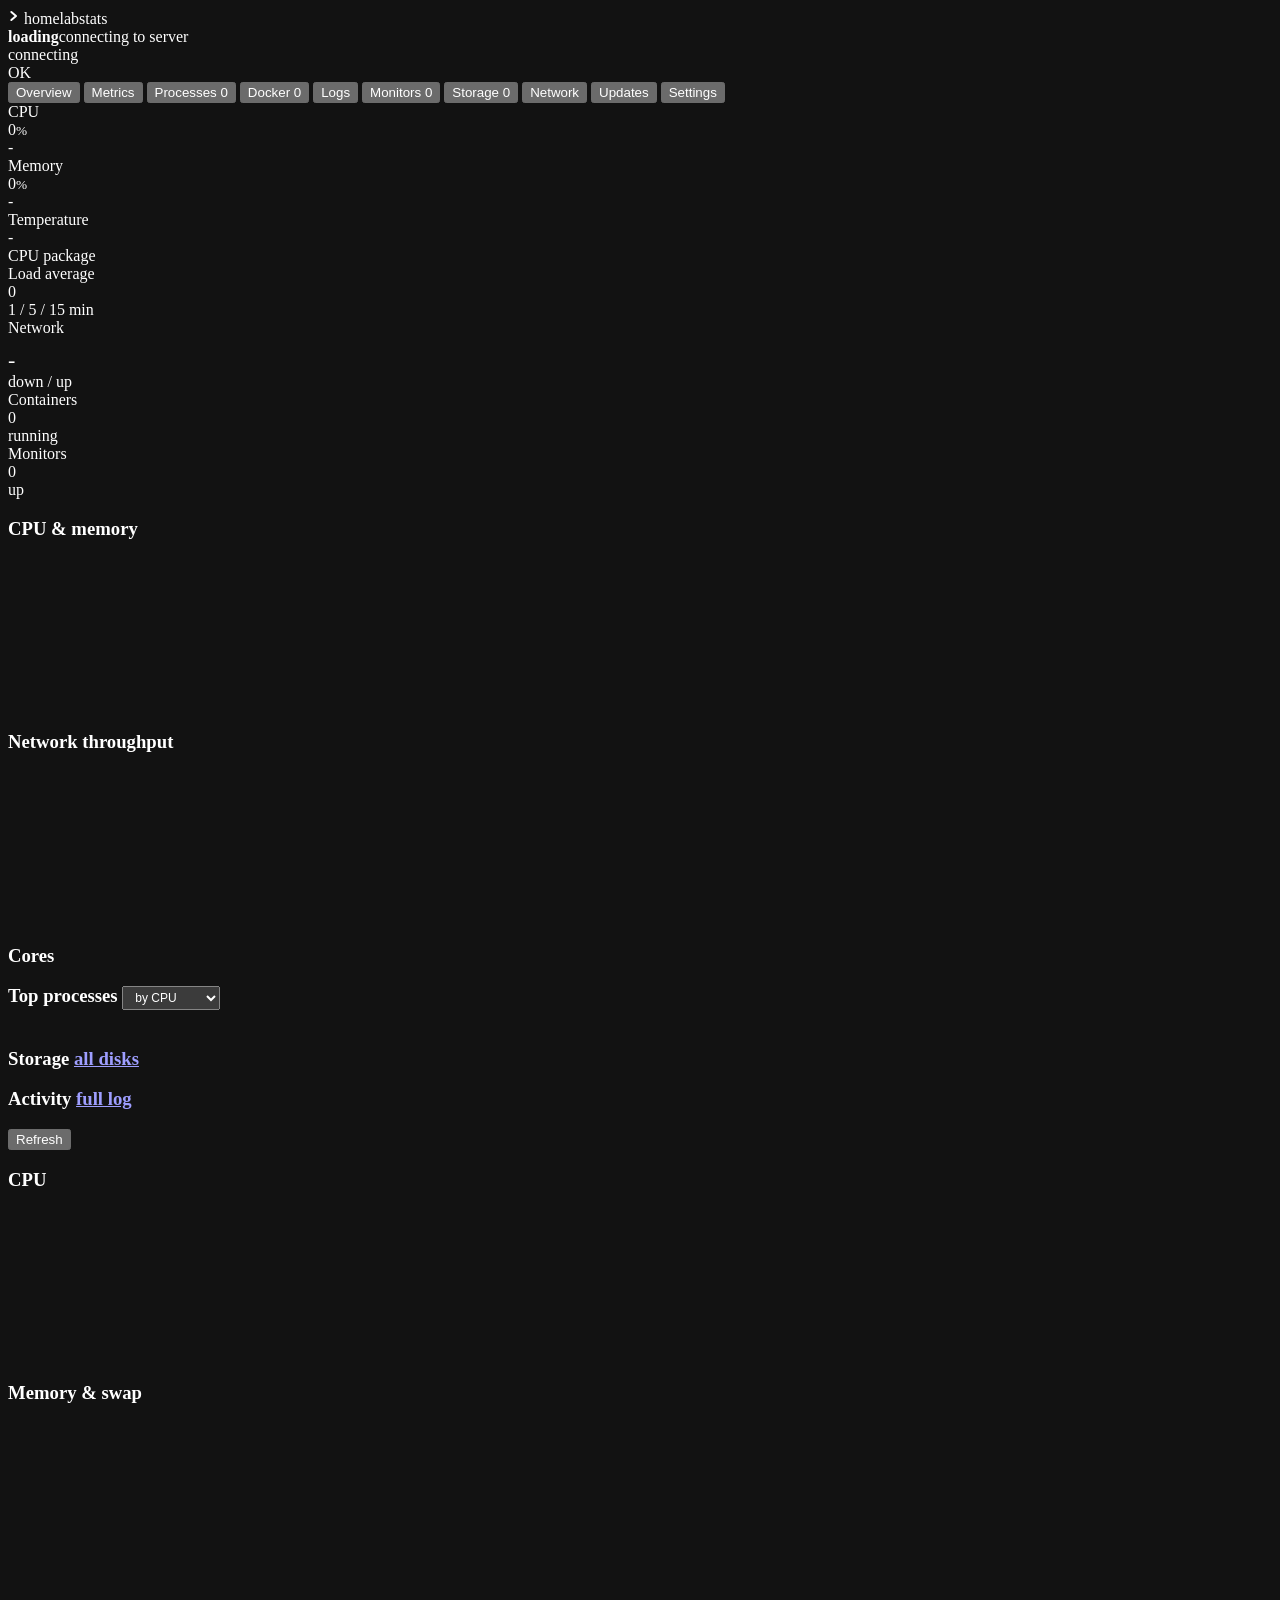
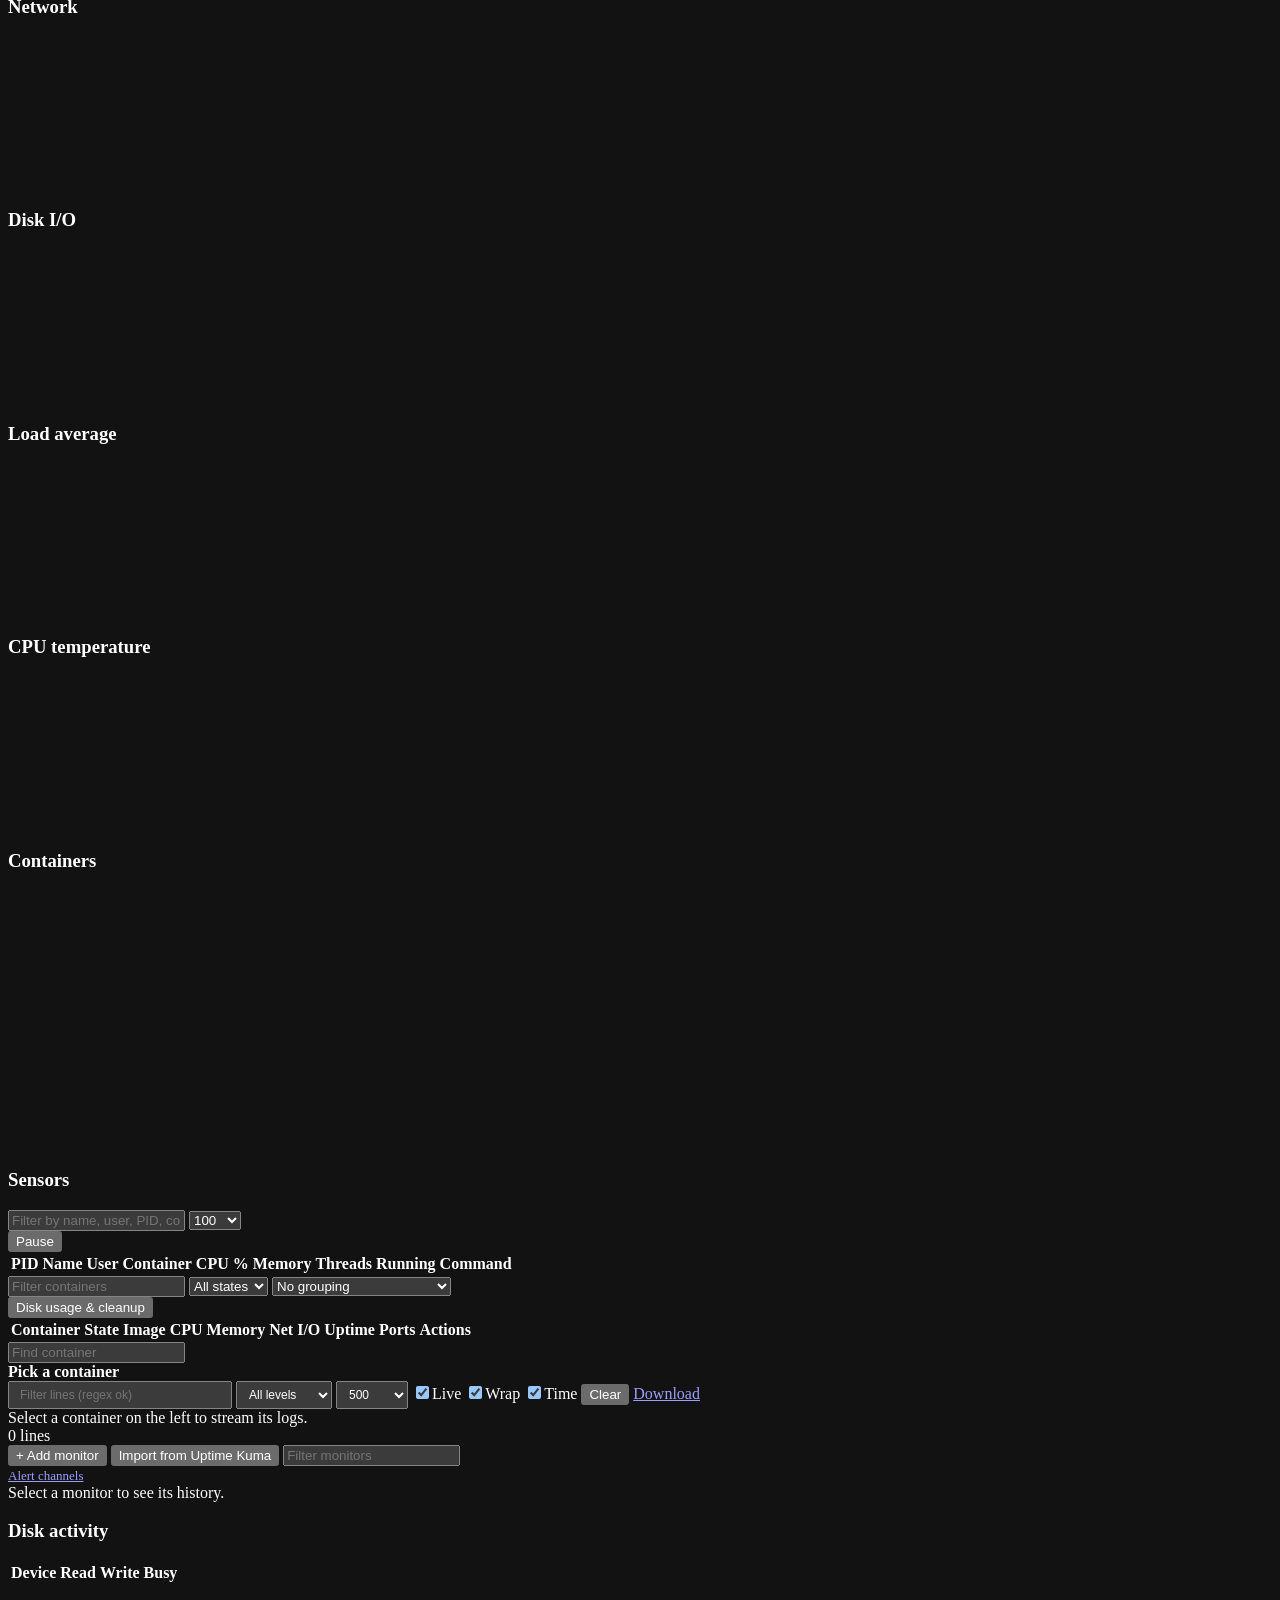
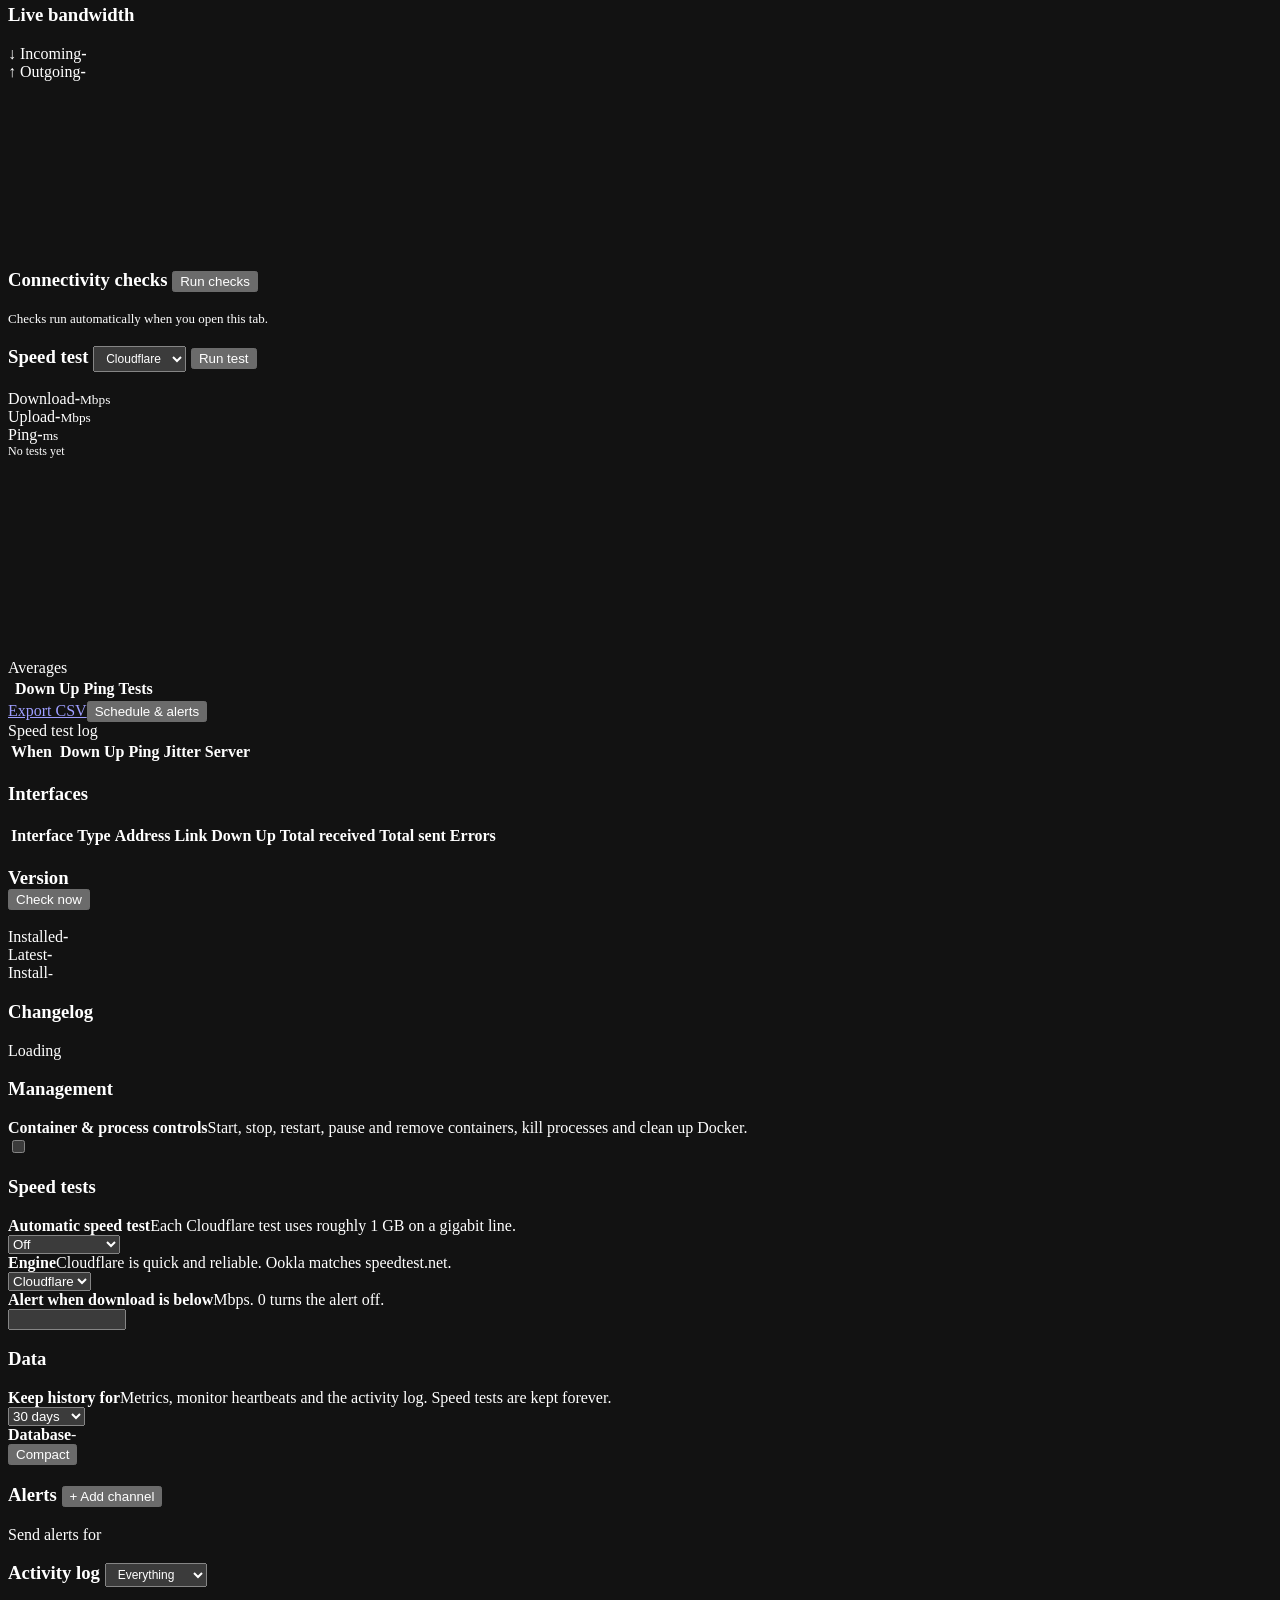
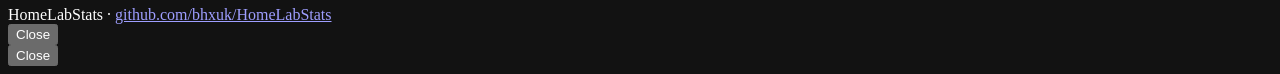
==== commit 58424bfa: "HomeLabStats 1.1.0: Docker management, logs, monitors, metrics history, alerts - Docker: start/stop/" ====
--- a/app/static/index.html
+++ b/app/static/index.html
@@ -6,210 +6,7 @@
 <meta name="color-scheme" content="dark">
 <title>HomeLabStats</title>
 <link rel="icon" href="data:image/svg+xml,%3Csvg xmlns='http://www.w3.org/2000/svg' viewBox='0 0 32 32'%3E%3Crect width='32' height='32' rx='7' fill='%230a1017'/%3E%3Cpath d='M8 10l6 6-6 6' stroke='%2322d3ee' stroke-width='3' fill='none' stroke-linecap='round' stroke-linejoin='round'/%3E%3Crect x='16' y='20' width='9' height='3' rx='1' fill='%2322d3ee'/%3E%3C/svg%3E">
-<style>
-:root{
-  --bg:#060a0f;--bg2:#0a1017;--panel:#0d151e;--panel2:#111c27;--line:#1a2836;--line2:#243647;
-  --text:#d8e4ef;--muted:#7d91a5;--dim:#56697c;
-  --cyan:#22d3ee;--cyan-d:#0e7490;--cyan-glow:rgba(34,211,238,.18);
-  --green:#34d399;--amber:#fbbf24;--red:#f87171;--violet:#a78bfa;--blue:#60a5fa;--pink:#f472b6;
-  --mono:ui-monospace,"JetBrains Mono","Cascadia Code","SF Mono",Menlo,Consolas,monospace;
-  --sans:system-ui,-apple-system,"Segoe UI",Roboto,Ubuntu,sans-serif;
-  --r:12px;
-}
-*{box-sizing:border-box}
-[hidden]{display:none!important}
-html,body{margin:0;background:var(--bg);color:var(--text);font:14px/1.45 var(--sans);-webkit-font-smoothing:antialiased}
-body{background:radial-gradient(1200px 500px at 85% -10%,rgba(34,211,238,.07),transparent 60%),radial-gradient(900px 400px at -10% 0%,rgba(167,139,250,.05),transparent 60%),var(--bg);min-height:100vh}
-a{color:var(--cyan);text-decoration:none}
-button{font:inherit;color:inherit}
-.mono,.num{font-family:var(--mono);font-variant-numeric:tabular-nums}
-.muted{color:var(--muted)}.dim{color:var(--dim)}
-.wrap{max-width:1480px;margin:0 auto;padding:0 20px}
-
-/* header */
-.top{position:sticky;top:0;z-index:20;background:rgba(6,10,15,.82);backdrop-filter:blur(12px);border-bottom:1px solid var(--line)}
-.top .wrap{display:flex;align-items:center;gap:18px;height:62px}
-.logo{display:flex;align-items:center;gap:10px;font-family:var(--mono);font-weight:700;font-size:16px;letter-spacing:.2px;white-space:nowrap}
-.logo .mark{display:inline-flex;align-items:center;justify-content:center;width:30px;height:30px;border-radius:8px;background:var(--bg2);border:1px solid var(--line2);color:var(--cyan)}
-.logo .cur{display:inline-block;width:8px;height:15px;background:var(--cyan);margin-left:2px;vertical-align:-2px;animation:blink 1.1s steps(1) infinite}
-@keyframes blink{50%{opacity:0}}
-.hostbox{display:flex;flex-direction:column;line-height:1.2;min-width:0;padding-left:16px;border-left:1px solid var(--line)}
-.hostbox b{font-family:var(--mono);font-size:14px}
-.hostbox span{font-size:12px;color:var(--muted);white-space:nowrap;overflow:hidden;text-overflow:ellipsis}
-.spacer{flex:1}
-.pill{display:inline-flex;align-items:center;gap:7px;padding:5px 11px;border-radius:999px;font-size:12px;font-weight:600;letter-spacing:.3px;border:1px solid var(--line2);background:var(--panel)}
-.pill .dot{width:8px;height:8px;border-radius:50%;background:currentColor;box-shadow:0 0 10px currentColor}
-.pill.ok{color:var(--green)}.pill.warn{color:var(--amber)}.pill.crit{color:var(--red)}
-.live{font-size:12px;color:var(--muted);display:flex;align-items:center;gap:6px;white-space:nowrap}
-.live .dot{width:7px;height:7px;border-radius:50%;background:var(--green)}
-.live.stale .dot{background:var(--red)}
-.live.pulse .dot{animation:pulse .6s ease-out}
-@keyframes pulse{0%{box-shadow:0 0 0 0 rgba(52,211,153,.7)}100%{box-shadow:0 0 0 8px rgba(52,211,153,0)}}
-
-/* tabs */
-.tabs{display:flex;gap:4px;padding:14px 0 0;overflow-x:auto;scrollbar-width:none}
-.tab{background:none;border:1px solid transparent;color:var(--muted);padding:8px 14px;border-radius:9px;cursor:pointer;font-weight:500;white-space:nowrap;display:flex;align-items:center;gap:8px}
-.tab:hover{color:var(--text);background:var(--panel)}
-.tab.active{color:var(--cyan);background:var(--panel);border-color:var(--line2)}
-.tab .badge{font-family:var(--mono);font-size:11px;padding:1px 6px;border-radius:6px;background:var(--panel2);color:var(--muted)}
-.tab.active .badge{background:var(--cyan-glow);color:var(--cyan)}
-
-main{padding:16px 0 50px}
-section.view{display:none}section.view.active{display:block;animation:fade .2s ease}
-@keyframes fade{from{opacity:0;transform:translateY(4px)}to{opacity:1;transform:none}}
-
-/* panels */
-.panel{background:linear-gradient(180deg,var(--panel),var(--bg2));border:1px solid var(--line);border-radius:var(--r);padding:16px;min-width:0}
-.panel h3{margin:0 0 12px;font-size:12px;font-weight:600;color:var(--muted);text-transform:uppercase;letter-spacing:1px;display:flex;align-items:center;gap:8px}
-.panel h3 .right{margin-left:auto;text-transform:none;letter-spacing:0;font-weight:500}
-.grid{display:grid;gap:14px}
-.cards{grid-template-columns:repeat(auto-fit,minmax(200px,1fr));margin-bottom:14px}
-.g2{grid-template-columns:repeat(auto-fit,minmax(420px,1fr));margin-bottom:14px}
-.g3{grid-template-columns:repeat(auto-fit,minmax(330px,1fr))}
-@media(max-width:520px){.g2,.g3{grid-template-columns:1fr}}
-
-.card .label{font-size:12px;color:var(--muted);text-transform:uppercase;letter-spacing:1px;font-weight:600;display:flex;align-items:center;gap:6px}
-.card .big{font-family:var(--mono);font-size:30px;font-weight:600;margin:6px 0 2px;letter-spacing:-.5px;line-height:1.1}
-.card .big small{font-size:15px;color:var(--muted);font-weight:500;margin-left:2px}
-.card .sub{font-size:12px;color:var(--muted);white-space:nowrap;overflow:hidden;text-overflow:ellipsis}
-.bar{height:6px;border-radius:4px;background:var(--line);overflow:hidden;margin-top:10px}
-.bar>i{display:block;height:100%;border-radius:4px;background:var(--cyan);transition:width .5s ease,background .3s}
-.bar.thin{height:4px;margin-top:6px}
-.c-ok{color:var(--green)}.c-warn{color:var(--amber)}.c-crit{color:var(--red)}
-
-/* alerts */
-#alerts{display:flex;flex-direction:column;gap:8px;margin-bottom:14px}
-.alert{display:flex;align-items:center;gap:10px;padding:10px 14px;border-radius:10px;border:1px solid;font-size:13px}
-.alert.warn{border-color:rgba(251,191,36,.3);background:rgba(251,191,36,.06)}
-.alert.crit{border-color:rgba(248,113,113,.35);background:rgba(248,113,113,.07)}
-.alert .tag{font-family:var(--mono);font-size:11px;text-transform:uppercase;padding:2px 7px;border-radius:5px;font-weight:700}
-.alert.warn .tag{background:rgba(251,191,36,.15);color:var(--amber)}
-.alert.crit .tag{background:rgba(248,113,113,.15);color:var(--red)}
-
-/* charts */
-.chart{position:relative;height:200px}
-.chart canvas{position:absolute;inset:0;width:100%;height:100%}
-.legend{display:flex;gap:16px;flex-wrap:wrap;font-size:12px;margin-left:auto;text-transform:none;letter-spacing:0}
-.legend span{display:flex;align-items:center;gap:6px;color:var(--muted)}
-.legend i{width:10px;height:3px;border-radius:2px;display:inline-block}
-.legend b{font-family:var(--mono);color:var(--text);font-weight:600}
-.tip{position:absolute;pointer-events:none;background:var(--panel2);border:1px solid var(--line2);border-radius:8px;padding:6px 9px;font-size:12px;font-family:var(--mono);white-space:nowrap;display:none;z-index:5;box-shadow:0 6px 20px rgba(0,0,0,.4)}
-
-/* cores */
-.cores{display:grid;grid-template-columns:repeat(auto-fill,minmax(54px,1fr));gap:8px}
-.core{background:var(--bg2);border:1px solid var(--line);border-radius:8px;padding:6px 6px 5px;text-align:center}
-.core .v{font-family:var(--mono);font-size:13px;font-weight:600}
-.core .n{font-size:10px;color:var(--dim)}
-.core .bar{margin-top:4px;height:3px}
-
-/* lists */
-.mini{width:100%;border-collapse:collapse;font-size:13px}
-.mini td{padding:6px 4px;border-bottom:1px solid var(--line)}
-.mini tr:last-child td{border-bottom:0}
-.mini td.r{text-align:right;font-family:var(--mono);white-space:nowrap}
-.trunc{max-width:220px;overflow:hidden;text-overflow:ellipsis;white-space:nowrap}
-
-/* tables */
-.toolbar{display:flex;gap:10px;align-items:center;margin-bottom:12px;flex-wrap:wrap}
-.input,.select{background:var(--bg2);border:1px solid var(--line2);color:var(--text);border-radius:9px;padding:8px 12px;font:inherit;outline:none}
-.input:focus,.select:focus{border-color:var(--cyan-d);box-shadow:0 0 0 3px var(--cyan-glow)}
-.input.search{min-width:260px;padding-left:34px;background-image:url("data:image/svg+xml,%3Csvg xmlns='http://www.w3.org/2000/svg' width='16' height='16' fill='none' stroke='%237d91a5' stroke-width='2' viewBox='0 0 24 24'%3E%3Ccircle cx='11' cy='11' r='7'/%3E%3Cpath d='m20 20-3.5-3.5'/%3E%3C/svg%3E");background-repeat:no-repeat;background-position:11px center}
-.btn{background:var(--panel2);border:1px solid var(--line2);color:var(--text);border-radius:9px;padding:8px 14px;cursor:pointer;font-weight:500;display:inline-flex;align-items:center;gap:7px;transition:.15s}
-.btn:hover{border-color:var(--cyan-d);color:var(--cyan)}
-.btn.primary{background:var(--cyan);border-color:var(--cyan);color:#04252c;font-weight:700}
-.btn.primary:hover{filter:brightness(1.1);color:#04252c}
-.btn:disabled{opacity:.5;cursor:not-allowed}
-.btn.sm{padding:4px 9px;font-size:12px;border-radius:7px}
-.btn.danger:hover{border-color:var(--red);color:var(--red)}
-.tablewrap{overflow-x:auto;border:1px solid var(--line);border-radius:var(--r);background:var(--panel)}
-table.data{width:100%;border-collapse:collapse;font-size:13px}
-table.data th{text-align:left;font-size:11px;text-transform:uppercase;letter-spacing:.8px;color:var(--muted);font-weight:600;padding:10px 12px;border-bottom:1px solid var(--line2);background:var(--bg2);position:sticky;top:0;white-space:nowrap;user-select:none}
-table.data th.sortable{cursor:pointer}
-table.data th.sortable:hover{color:var(--text)}
-table.data th.sorted{color:var(--cyan)}
-table.data th.r,table.data td.r{text-align:right}
-table.data td{padding:8px 12px;border-bottom:1px solid var(--line);white-space:nowrap}
-table.data tr:last-child td{border-bottom:0}
-table.data tbody tr:hover td{background:rgba(34,211,238,.035)}
-td.cmd{max-width:480px;overflow:hidden;text-overflow:ellipsis;color:var(--muted);font-family:var(--mono);font-size:12px}
-.chip{display:inline-flex;align-items:center;gap:5px;font-size:11px;font-weight:600;padding:2px 8px;border-radius:6px;background:var(--panel2);border:1px solid var(--line2);color:var(--muted);font-family:var(--mono)}
-.chip.cyan{color:var(--cyan);border-color:rgba(34,211,238,.3);background:rgba(34,211,238,.08)}
-.chip.green{color:var(--green);border-color:rgba(52,211,153,.3);background:rgba(52,211,153,.08)}
-.chip.amber{color:var(--amber);border-color:rgba(251,191,36,.3);background:rgba(251,191,36,.08)}
-.chip.red{color:var(--red);border-color:rgba(248,113,113,.3);background:rgba(248,113,113,.08)}
-.chip.violet{color:var(--violet);border-color:rgba(167,139,250,.3);background:rgba(167,139,250,.08)}
-.cellbar{display:flex;align-items:center;gap:8px;justify-content:flex-end}
-.cellbar .bar{width:60px;margin:0;height:4px}
-.empty{padding:40px;text-align:center;color:var(--muted)}
-
-/* disks */
-.disks{display:grid;grid-template-columns:repeat(auto-fill,minmax(300px,1fr));gap:14px;margin-bottom:14px}
-.disk .top-row{display:flex;align-items:baseline;gap:8px}
-.disk .mount{font-family:var(--mono);font-size:16px;font-weight:600;overflow:hidden;text-overflow:ellipsis;white-space:nowrap}
-.disk .pct{margin-left:auto;font-family:var(--mono);font-size:22px;font-weight:600}
-.disk .meta{display:flex;gap:6px;margin:6px 0 2px;flex-wrap:wrap}
-.disk .nums{display:grid;grid-template-columns:repeat(3,1fr);gap:8px;margin-top:12px}
-.disk .nums div{background:var(--bg2);border:1px solid var(--line);border-radius:8px;padding:7px 9px}
-.disk .nums span{display:block;font-size:10px;text-transform:uppercase;letter-spacing:.8px;color:var(--dim)}
-.disk .nums b{font-family:var(--mono);font-size:13px}
-.disk .bar{height:9px}
-
-/* network */
-.speed{display:grid;grid-template-columns:repeat(3,1fr);gap:12px;margin:4px 0 14px}
-.speed .m{background:var(--bg2);border:1px solid var(--line);border-radius:10px;padding:14px;text-align:center}
-.speed .m span{font-size:11px;text-transform:uppercase;letter-spacing:1px;color:var(--muted);display:flex;align-items:center;justify-content:center;gap:6px}
-.speed .m b{display:block;font-family:var(--mono);font-size:30px;font-weight:600;margin-top:4px}
-.speed .m small{font-family:var(--mono);color:var(--muted);font-size:12px}
-.speed .m.active{border-color:var(--cyan-d);box-shadow:0 0 0 3px var(--cyan-glow),inset 0 0 30px var(--cyan-glow)}
-.progress{height:3px;background:var(--line);border-radius:3px;overflow:hidden;margin-bottom:12px}
-.progress i{display:block;height:100%;width:30%;background:var(--cyan);animation:slide 1.2s ease-in-out infinite}
-@keyframes slide{0%{margin-left:-30%}100%{margin-left:100%}}
-.checks{display:flex;flex-direction:column;gap:6px}
-.check{display:flex;align-items:center;gap:10px;padding:8px 10px;border-radius:8px;background:var(--bg2);border:1px solid var(--line);font-size:13px}
-.check .st{width:20px;height:20px;border-radius:6px;display:flex;align-items:center;justify-content:center;font-size:12px;font-weight:700;flex:none}
-.check .st.ok{background:rgba(52,211,153,.12);color:var(--green)}
-.check .st.bad{background:rgba(248,113,113,.12);color:var(--red)}
-.check .name{font-family:var(--mono);overflow:hidden;text-overflow:ellipsis;white-space:nowrap;min-width:0}
-.check .val{margin-left:auto;font-family:var(--mono);color:var(--muted);white-space:nowrap;font-size:12px}
-.subhead{font-size:11px;text-transform:uppercase;letter-spacing:1px;color:var(--dim);margin:14px 0 6px;font-weight:600}
-.kv{display:grid;grid-template-columns:auto 1fr;gap:6px 14px;font-size:13px}
-.kv dt{color:var(--muted)}.kv dd{margin:0;font-family:var(--mono);text-align:right}
-
-/* modal */
-.modal{position:fixed;inset:0;background:rgba(2,5,8,.72);backdrop-filter:blur(4px);display:none;align-items:center;justify-content:center;z-index:50;padding:20px}
-.modal.open{display:flex}
-.modal .box{background:var(--panel);border:1px solid var(--line2);border-radius:14px;width:min(1100px,100%);height:min(80vh,800px);display:flex;flex-direction:column;box-shadow:0 30px 80px rgba(0,0,0,.6)}
-.modal .head{display:flex;align-items:center;gap:10px;padding:12px 16px;border-bottom:1px solid var(--line)}
-.modal .head b{font-family:var(--mono)}
-.modal pre{flex:1;margin:0;overflow:auto;padding:14px 16px;font:12px/1.55 var(--mono);color:#b9c8d6;background:var(--bg);border-radius:0 0 14px 14px;white-space:pre-wrap;word-break:break-all}
-.toast{position:fixed;bottom:20px;right:20px;background:var(--panel2);border:1px solid var(--line2);padding:10px 16px;border-radius:10px;font-size:13px;z-index:60;transform:translateY(80px);opacity:0;transition:.25s}
-.toast.show{transform:none;opacity:1}
-.tab .badge.upd{background:var(--cyan);color:#04252c;font-weight:700}
-.upd-pill{color:var(--cyan);border-color:rgba(34,211,238,.35);background:rgba(34,211,238,.08);text-decoration:none}
-.upd-pill:hover{background:rgba(34,211,238,.14)}
-.ver{display:grid;grid-template-columns:repeat(3,1fr);gap:12px;margin-bottom:16px}
-.ver div{background:var(--bg2);border:1px solid var(--line);border-radius:10px;padding:12px 14px}
-.ver span{display:block;font-size:11px;text-transform:uppercase;letter-spacing:1px;color:var(--dim)}
-.ver b{font-family:var(--mono);font-size:22px}
-.updlog{background:var(--bg);border:1px solid var(--line);border-radius:10px;padding:12px 14px;font:12px/1.6 var(--mono);color:#b9c8d6;max-height:260px;overflow:auto;white-space:pre-wrap;margin:14px 0 0}
-.notice{padding:12px 14px;border-radius:10px;font-size:13px;margin-top:12px;border:1px solid var(--line2);background:var(--bg2);color:var(--muted)}
-.notice.good{border-color:rgba(52,211,153,.3);color:var(--green);background:rgba(52,211,153,.06)}
-.notice.info{border-color:rgba(34,211,238,.3);color:var(--cyan);background:rgba(34,211,238,.06)}
-.notice.bad{border-color:rgba(248,113,113,.35);color:var(--red);background:rgba(248,113,113,.06)}
-.cl{border:1px solid var(--line);border-radius:12px;padding:16px 18px;margin-bottom:12px;background:var(--bg2)}
-.cl.new{border-color:rgba(34,211,238,.35);box-shadow:inset 3px 0 0 var(--cyan)}
-.cl .h{display:flex;align-items:center;gap:10px;margin-bottom:8px}
-.cl .h b{font-family:var(--mono);font-size:17px}
-.cl h4{margin:12px 0 4px;font-size:12px;text-transform:uppercase;letter-spacing:1px;color:var(--muted)}
-.cl ul{margin:4px 0;padding-left:20px}
-.cl li{margin:3px 0;font-size:14px}
-.cl p{margin:6px 0;font-size:14px;color:var(--muted)}
-.cl code{font-family:var(--mono);font-size:12px;background:var(--panel2);border:1px solid var(--line);padding:1px 5px;border-radius:4px}
-.demo-banner{background:linear-gradient(90deg,rgba(34,211,238,.12),rgba(167,139,250,.12));border-bottom:1px solid var(--line);font-size:12px;text-align:center;padding:6px;color:var(--muted)}
-.demo-banner b{color:var(--cyan)}
-footer{color:var(--dim);font-size:12px;text-align:center;padding:20px 0 30px}
-@media(max-width:760px){.hostbox,.live{display:none}.speed{grid-template-columns:1fr}.input.search{min-width:0;flex:1}}
-</style>
+<link rel="stylesheet" href="assets/app.css">
 </head>
 <body>
 <div class="demo-banner" id="demoBanner" hidden>Live demo with simulated data. <b>Install HomeLabStats</b> on your own server to see the real thing.</div>
@@ -227,11 +24,15 @@
 <div class="wrap">
   <nav class="tabs" id="tabs">
     <button class="tab active" data-tab="overview">Overview</button>
+    <button class="tab" data-tab="metrics">Metrics</button>
     <button class="tab" data-tab="processes">Processes <span class="badge" id="bProc">0</span></button>
     <button class="tab" data-tab="docker">Docker <span class="badge" id="bDock">0</span></button>
+    <button class="tab" data-tab="logs">Logs</button>
+    <button class="tab" data-tab="monitors">Monitors <span class="badge" id="bMon">0</span></button>
     <button class="tab" data-tab="storage">Storage <span class="badge" id="bDisk">0</span></button>
     <button class="tab" data-tab="network">Network</button>
     <button class="tab" data-tab="updates">Updates <span class="badge upd" id="bUpd" hidden>new</span></button>
+    <button class="tab" data-tab="settings">Settings</button>
   </nav>
 
   <main>
@@ -244,7 +45,8 @@
         <div class="panel card"><div class="label">Temperature</div><div class="big" id="cTemp">-</div><div class="sub" id="cTempSub">CPU package</div><div class="bar"><i id="cTempBar"></i></div></div>
         <div class="panel card"><div class="label">Load average</div><div class="big" id="cLoad">0</div><div class="sub" id="cLoadSub">1 / 5 / 15 min</div><div class="bar"><i id="cLoadBar"></i></div></div>
         <div class="panel card"><div class="label">Network</div><div class="big" id="cNet" style="font-size:22px;margin-top:10px">-</div><div class="sub" id="cNetSub">down / up</div></div>
-        <div class="panel card"><div class="label">Containers</div><div class="big" id="cDock">0</div><div class="sub" id="cDockSub">running</div></div>
+        <div class="panel card" data-goto="docker" style="cursor:pointer"><div class="label">Containers</div><div class="big" id="cDock">0</div><div class="sub" id="cDockSub">running</div></div>
+        <div class="panel card" data-goto="monitors" style="cursor:pointer"><div class="label">Monitors</div><div class="big" id="cMon">0</div><div class="sub" id="cMonSub">up</div></div>
       </div>
       <div class="grid g2">
         <div class="panel"><h3>CPU &amp; memory <span class="legend" id="lgSys"></span></h3><div class="chart" id="chSys"><canvas></canvas><div class="tip"></div></div></div>
@@ -254,13 +56,38 @@
         <div class="panel"><h3>Cores <span class="right muted mono" id="coreInfo"></span></h3><div class="cores" id="cores"></div></div>
         <div class="panel"><h3>Top processes <span class="right"><select class="select" id="topSel" style="padding:3px 8px;font-size:12px"><option value="cpu">by CPU</option><option value="mem">by memory</option></select></span></h3><table class="mini" id="topTbl"></table></div>
         <div class="panel"><h3>Storage <span class="right"><a href="#" data-goto="storage">all disks</a></span></h3><div id="diskMini"></div></div>
-      </div>
+        <div class="panel"><h3>Activity <span class="right"><a href="#" data-goto="settings" data-anchor="activity">full log</a></span></h3><div class="feed" id="feedMini"></div></div>
+      </div>
+    </section>
+
+    <!-- METRICS -->
+    <section class="view" id="v-metrics">
+      <div class="toolbar">
+        <div class="seg" id="mRange"></div>
+        <span class="muted" id="mNote" style="font-size:12px"></span>
+        <div class="spacer"></div>
+        <button class="btn sm" id="mRefresh">Refresh</button>
+      </div>
+      <div class="grid cards" id="mSummary"></div>
+      <div class="mgrid">
+        <div class="panel"><h3>CPU <span class="legend" id="lg-m-cpu"></span></h3><div class="chart" id="ch-m-cpu"><canvas></canvas><div class="tip"></div></div></div>
+        <div class="panel"><h3>Memory &amp; swap <span class="legend" id="lg-m-mem"></span></h3><div class="chart" id="ch-m-mem"><canvas></canvas><div class="tip"></div></div></div>
+        <div class="panel"><h3>Network <span class="legend" id="lg-m-net"></span></h3><div class="chart" id="ch-m-net"><canvas></canvas><div class="tip"></div></div></div>
+        <div class="panel"><h3>Disk I/O <span class="legend" id="lg-m-disk"></span></h3><div class="chart" id="ch-m-disk"><canvas></canvas><div class="tip"></div></div></div>
+        <div class="panel"><h3>Load average <span class="legend" id="lg-m-load"></span></h3><div class="chart" id="ch-m-load"><canvas></canvas><div class="tip"></div></div></div>
+        <div class="panel"><h3>CPU temperature <span class="legend" id="lg-m-temp"></span></h3><div class="chart" id="ch-m-temp"><canvas></canvas><div class="tip"></div></div></div>
+      </div>
+      <div class="panel mb"><h3>Containers <span class="right row"><div class="seg" id="mCtMetric"></div></span></h3>
+        <div class="chart" id="ch-m-ct" style="height:260px"><canvas></canvas><div class="tip"></div></div>
+        <div class="legend mt" id="lg-m-ct" style="margin-left:0"></div>
+      </div>
+      <div class="panel"><h3>Sensors <span class="right muted" id="sensNote" style="font-size:12px"></span></h3><div id="sensors"></div></div>
     </section>
 
     <!-- PROCESSES -->
     <section class="view" id="v-processes">
       <div class="toolbar">
-        <input class="input search" id="pSearch" placeholder="Filter by name, user, PID or command" autocomplete="off">
+        <input class="input search" id="pSearch" placeholder="Filter by name, user, PID, container or command" autocomplete="off">
         <select class="select" id="pLimit"><option>50</option><option selected>100</option><option>250</option><option>1000</option></select>
         <span class="muted" id="pCount"></span>
         <div class="spacer"></div>
@@ -270,7 +97,7 @@
         <thead><tr>
           <th class="sortable r" data-sort="pid">PID</th><th class="sortable" data-sort="name">Name</th><th class="sortable" data-sort="user">User</th>
           <th>Container</th><th class="sortable r sorted" data-sort="cpu">CPU %</th><th class="sortable r" data-sort="mem">Memory</th>
-          <th class="sortable r" data-sort="threads">Threads</th><th class="sortable r" data-sort="started">Running</th><th>Command</th>
+          <th class="sortable r" data-sort="threads">Threads</th><th class="sortable r" data-sort="started">Running</th><th>Command</th><th></th>
         </tr></thead><tbody></tbody></table></div>
     </section>
 
@@ -280,11 +107,56 @@
       <div class="toolbar">
         <input class="input search" id="dSearch" placeholder="Filter containers" autocomplete="off">
         <select class="select" id="dState"><option value="">All states</option><option value="running">Running</option><option value="stopped">Stopped</option><option value="problem">Problems</option></select>
-        <div class="spacer"></div><span class="muted" id="dNote"></span>
-      </div>
-      <div class="tablewrap"><table class="data" id="dTbl">
-        <thead><tr><th>Container</th><th>State</th><th>Image</th><th class="r">CPU</th><th class="r">Memory</th><th class="r">Net I/O</th><th class="r">Uptime</th><th>Ports</th><th></th></tr></thead>
+        <select class="select" id="dGroup"><option value="">No grouping</option><option value="project">Group by compose project</option></select>
+        <div class="spacer"></div><span class="muted" id="dNote" style="font-size:12px"></span>
+        <button class="btn sm" id="dDiskBtn">Disk usage &amp; cleanup</button>
+      </div>
+      <div class="notice" id="dLocked" hidden>Container controls are turned off. Turn them on in <a href="#" data-goto="settings">Settings</a>.</div>
+      <div class="tablewrap mt"><table class="data" id="dTbl">
+        <thead><tr><th>Container</th><th>State</th><th>Image</th><th class="r">CPU</th><th class="r">Memory</th><th class="r">Net I/O</th><th class="r">Uptime</th><th>Ports</th><th class="r">Actions</th></tr></thead>
         <tbody></tbody></table></div>
+    </section>
+
+    <!-- LOGS -->
+    <section class="view" id="v-logs">
+      <div class="logs">
+        <div class="clist">
+          <input class="input search" id="lSearch" placeholder="Find container" autocomplete="off">
+          <div class="items" id="lItems"></div>
+        </div>
+        <div class="lpane" id="lPane">
+          <div class="lbar">
+            <b class="mono" id="lName">Pick a container</b><span class="muted" id="lState" style="font-size:12px"></span>
+            <div class="spacer"></div>
+            <input class="input" id="lFilter" placeholder="Filter lines (regex ok)" style="padding:5px 10px;font-size:12px;width:200px">
+            <select class="select" id="lLevel" style="padding:5px 8px;font-size:12px"><option value="">All levels</option><option value="err">Errors</option><option value="warn">Warnings+</option></select>
+            <select class="select" id="lTail" style="padding:5px 8px;font-size:12px"><option value="200">200</option><option value="500" selected>500</option><option value="2000">2000</option><option value="10000">10000</option></select>
+            <label class="switch" title="Follow new lines"><input type="checkbox" id="lFollow" checked><span class="t"></span>Live</label>
+            <label class="switch"><input type="checkbox" id="lWrap" checked><span class="t"></span>Wrap</label>
+            <label class="switch"><input type="checkbox" id="lTs" checked><span class="t"></span>Time</label>
+            <button class="btn sm" id="lClear" title="Clear the view">Clear</button>
+            <a class="btn sm" id="lDownload" href="#" download>Download</a>
+          </div>
+          <div class="out" id="lOut"><div class="empty">Select a container on the left to stream its logs.</div></div>
+          <div class="foot"><span id="lCount">0 lines</span><span id="lInfo"></span></div>
+        </div>
+      </div>
+    </section>
+
+    <!-- MONITORS -->
+    <section class="view" id="v-monitors">
+      <div class="grid cards" id="mnSummary"></div>
+      <div class="toolbar">
+        <button class="btn primary sm" id="mnAdd">+ Add monitor</button>
+        <button class="btn sm" id="mnKuma">Import from Uptime Kuma</button>
+        <input class="input search" id="mnSearch" placeholder="Filter monitors" autocomplete="off">
+        <div class="spacer"></div>
+        <a href="#" class="muted" data-goto="settings" style="font-size:13px">Alert channels</a>
+      </div>
+      <div class="grid g2b">
+        <div class="mons" id="mnList"></div>
+        <div class="panel" id="mnDetail" style="align-self:start;position:sticky;top:80px"><div class="empty">Select a monitor to see its history.</div></div>
+      </div>
     </section>
 
     <!-- STORAGE -->
@@ -299,19 +171,13 @@
     <section class="view" id="v-network">
       <div class="grid g2">
         <div class="panel">
-          <h3>Speed test <span class="right" style="display:flex;gap:8px">
-            <select class="select" id="stEngine" style="padding:4px 8px;font-size:12px"><option value="cloudflare">Cloudflare</option><option value="ookla">Ookla</option></select>
-            <button class="btn primary sm" id="stRun">Run test</button></span></h3>
-          <div class="progress" id="stProg" hidden><i></i></div>
-          <div class="speed">
-            <div class="m" id="stDown"><span>Download</span><b>-</b><small>Mbps</small></div>
-            <div class="m" id="stUp"><span>Upload</span><b>-</b><small>Mbps</small></div>
-            <div class="m" id="stPing"><span>Ping</span><b>-</b><small>ms</small></div>
-          </div>
-          <div class="muted" id="stInfo" style="font-size:12px;margin-bottom:10px">No tests yet</div>
-          <div class="chart" id="chSpeed" style="height:150px"><canvas></canvas><div class="tip"></div></div>
-          <div class="subhead">History</div>
-          <div class="tablewrap" style="max-height:230px;overflow:auto"><table class="data" id="stTbl"><thead><tr><th>When</th><th class="r">Down</th><th class="r">Up</th><th class="r">Ping</th><th class="r">Jitter</th><th>Server</th></tr></thead><tbody></tbody></table></div>
+          <h3>Live bandwidth <span class="right muted" style="font-size:12px" id="bwNote"></span></h3>
+          <div class="bigtraffic">
+            <div class="m"><span style="color:var(--cyan)">↓ Incoming</span><b id="bwRx">-</b><small id="bwRxSub"></small></div>
+            <div class="m"><span style="color:var(--violet)">↑ Outgoing</span><b id="bwTx">-</b><small id="bwTxSub"></small></div>
+          </div>
+          <div class="chart mt" id="chBw" style="height:170px"><canvas></canvas><div class="tip"></div></div>
+          <div class="mini-stats" id="bwIfaces"></div>
         </div>
         <div class="panel">
           <h3>Connectivity checks <span class="right"><button class="btn sm" id="ncRun">Run checks</button></span></h3>
@@ -320,10 +186,36 @@
           <div id="ncBody"></div>
         </div>
       </div>
+      <div class="panel mb">
+        <h3>Speed test <span class="right row">
+          <select class="select" id="stEngine" style="padding:4px 8px;font-size:12px"><option value="cloudflare">Cloudflare</option><option value="ookla">Ookla</option></select>
+          <button class="btn primary sm" id="stRun">Run test</button></span></h3>
+        <div class="progress" id="stProg" hidden><i></i></div>
+        <div class="grid g2b">
+          <div>
+            <div class="speed">
+              <div class="m" id="stDown"><span>Download</span><b>-</b><small>Mbps</small></div>
+              <div class="m" id="stUp"><span>Upload</span><b>-</b><small>Mbps</small></div>
+              <div class="m" id="stPing"><span>Ping</span><b>-</b><small>ms</small></div>
+            </div>
+            <div class="muted" id="stInfo" style="font-size:12px;margin-bottom:10px">No tests yet</div>
+            <div class="row mb"><div class="seg" id="stRange"></div><span class="spacer"></span><span class="muted" id="stSched" style="font-size:12px"></span></div>
+            <div class="chart" id="chSpeed" style="height:190px"><canvas></canvas><div class="tip"></div></div>
+          </div>
+          <div>
+            <div class="section-t" style="margin-top:0">Averages</div>
+            <div class="tablewrap"><table class="data" id="stStats"><thead><tr><th></th><th class="r">Down</th><th class="r">Up</th><th class="r">Ping</th><th class="r">Tests</th></tr></thead><tbody></tbody></table></div>
+            <div class="row mt"><a class="btn sm" href="api/speedtest.csv" id="stCsv" download>Export CSV</a><button class="btn sm" data-goto="settings">Schedule &amp; alerts</button></div>
+          </div>
+        </div>
+        <div class="section-t">Speed test log</div>
+        <div class="tablewrap" style="max-height:340px;overflow:auto"><table class="data" id="stTbl"><thead><tr><th>When</th><th></th><th class="r">Down</th><th class="r">Up</th><th class="r">Ping</th><th class="r">Jitter</th><th>Server</th><th></th></tr></thead><tbody></tbody></table></div>
+      </div>
       <div class="panel"><h3>Interfaces</h3>
         <div class="tablewrap" style="border:0"><table class="data" id="ifTbl"><thead><tr><th>Interface</th><th>Type</th><th>Address</th><th class="r">Link</th><th class="r">Down</th><th class="r">Up</th><th class="r">Total received</th><th class="r">Total sent</th><th class="r">Errors</th></tr></thead><tbody></tbody></table></div>
       </div>
     </section>
+
     <!-- UPDATES -->
     <section class="view" id="v-updates">
       <div class="grid g2" style="grid-template-columns:minmax(320px,1fr) minmax(320px,1.3fr)">
@@ -338,447 +230,57 @@
         <div class="panel"><h3>Changelog</h3><div id="uLogList"><div class="muted">Loading</div></div></div>
       </div>
     </section>
+
+    <!-- SETTINGS -->
+    <section class="view" id="v-settings">
+      <div class="grid g2">
+        <div class="panel" style="align-self:start">
+          <h3>Management</h3>
+          <div class="setrow"><div class="txt"><b>Container &amp; process controls</b><span>Start, stop, restart, pause and remove containers, kill processes and clean up Docker.</span></div><label class="switch"><input type="checkbox" data-set="container_actions"><span class="t"></span></label></div>
+          <h3 class="mt">Speed tests</h3>
+          <div class="setrow"><div class="txt"><b>Automatic speed test</b><span>Each Cloudflare test uses roughly 1 GB on a gigabit line.</span></div>
+            <select class="select" data-set="speedtest_interval_hours"><option value="0">Off</option><option value="1">Every hour</option><option value="3">Every 3 hours</option><option value="6">Every 6 hours</option><option value="12">Every 12 hours</option><option value="24">Daily</option></select></div>
+          <div class="setrow"><div class="txt"><b>Engine</b><span>Cloudflare is quick and reliable. Ookla matches speedtest.net.</span></div>
+            <select class="select" data-set="speedtest_engine"><option value="cloudflare">Cloudflare</option><option value="ookla">Ookla</option></select></div>
+          <div class="setrow"><div class="txt"><b>Alert when download is below</b><span>Mbps. 0 turns the alert off.</span></div>
+            <input class="input" type="number" min="0" step="10" data-set="speedtest_alert_below_mbps" style="width:110px"></div>
+          <h3 class="mt">Data</h3>
+          <div class="setrow"><div class="txt"><b>Keep history for</b><span>Metrics, monitor heartbeats and the activity log. Speed tests are kept forever.</span></div>
+            <select class="select" data-set="retention_days"><option value="30">30 days</option><option value="90">90 days</option><option value="180">6 months</option><option value="365">1 year</option><option value="730">2 years</option></select></div>
+          <div class="setrow"><div class="txt"><b>Database</b><span id="dbInfo">-</span></div><button class="btn sm" id="dbCompact">Compact</button></div>
+        </div>
+        <div class="panel" style="align-self:start">
+          <h3>Alerts <span class="right"><button class="btn sm primary" id="chAdd">+ Add channel</button></span></h3>
+          <div id="chList"></div>
+          <div class="section-t">Send alerts for</div>
+          <div id="notifyOn"></div>
+        </div>
+      </div>
+      <div class="panel mt" id="activity"><h3>Activity log <span class="right row"><select class="select" id="evKind" style="padding:3px 8px;font-size:12px"><option value="">Everything</option><option value="docker">Docker</option><option value="monitor">Monitors</option><option value="speedtest">Speed tests</option><option value="system">System</option><option value="update">Updates</option><option value="settings">Settings</option></select></span></h3><div class="feed" id="feedFull"></div></div>
+    </section>
   </main>
   <footer>HomeLabStats <span id="ver"></span> · <a href="https://github.com/bhxuk/HomeLabStats" target="_blank" rel="noopener">github.com/bhxuk/HomeLabStats</a></footer>
 </div>
 
-<div class="modal" id="logModal"><div class="box">
-  <div class="head"><b id="logName">logs</b><span class="muted" id="logMeta"></span><div class="spacer"></div>
-    <select class="select" id="logTail" style="padding:4px 8px;font-size:12px"><option>100</option><option selected>300</option><option>1000</option><option>5000</option></select>
-    <label class="muted" style="font-size:12px;display:flex;gap:5px;align-items:center"><input type="checkbox" id="logFollow" checked> follow</label>
-    <button class="btn sm" id="logRefresh">Refresh</button><button class="btn sm" id="logClose">Close</button></div>
-  <pre id="logBody"></pre></div></div>
+<!-- container drawer -->
+<div class="scrim" id="scrim"></div>
+<aside class="drawer" id="drawer"><div class="head"><b id="drTitle"></b><span id="drState"></span><div class="spacer"></div><button class="btn sm" id="drClose">Close</button></div><div class="body" id="drBody"></div></aside>
+
+<!-- generic dialog -->
+<div class="modal" id="dlg"><div class="box sm"><div class="head"><b id="dlgTitle"></b><div class="spacer"></div><button class="btn sm" data-close>Close</button></div><div class="body" id="dlgBody"></div><div class="foot" id="dlgFoot"></div></div></div>
 <div class="toast" id="toast"></div>
 
-<script>
-"use strict";
-const DEMO = window.HLS_DEMO === true || new URLSearchParams(location.search).has("demo");
-const $ = (s, el = document) => el.querySelector(s);
-const $$ = (s, el = document) => [...el.querySelectorAll(s)];
-const esc = s => String(s ?? "").replace(/[&<>"']/g, c => ({"&":"&amp;","<":"&lt;",">":"&gt;",'"':"&quot;","'":"&#39;"}[c]));
-const state = { tab: "overview", overview: null, procSort: "cpu", procDesc: true, procPaused: false, docker: null, net: null, lastOk: 0, topBy: "cpu" };
-
-/* ---------- formatting ---------- */
-function fmtBytes(n, d = 1) {
-  if (n == null || isNaN(n)) return "-";
-  const u = ["B","KB","MB","GB","TB","PB"]; let i = 0;
-  while (Math.abs(n) >= 1024 && i < u.length - 1) { n /= 1024; i++; }
-  return (i === 0 ? n.toFixed(0) : n.toFixed(n >= 100 ? 0 : d)) + " " + u[i];
-}
-function fmtBits(bytesPerSec) {
-  let b = (bytesPerSec || 0) * 8; const u = ["bps","Kbps","Mbps","Gbps"]; let i = 0;
-  while (b >= 1000 && i < u.length - 1) { b /= 1000; i++; }
-  return (i === 0 ? b.toFixed(0) : b.toFixed(b >= 100 ? 0 : 1)) + " " + u[i];
-}
-function fmtDur(sec) {
-  if (sec == null || sec < 0) return "-";
-  sec = Math.floor(sec);
-  const d = Math.floor(sec / 86400), h = Math.floor(sec % 86400 / 3600), m = Math.floor(sec % 3600 / 60);
-  if (d) return `${d}d ${h}h`; if (h) return `${h}h ${m}m`; if (m) return `${m}m`; return `${sec}s`;
-}
-function ago(ts) { return ts ? fmtDur(Date.now() / 1000 - ts) + " ago" : "never"; }
-function lvl(p, w = 75, c = 90) { return p >= c ? "crit" : p >= w ? "warn" : "ok"; }
-function barColor(p, w = 75, c = 90) { return p >= c ? "var(--red)" : p >= w ? "var(--amber)" : "var(--cyan)"; }
-function setBar(el, p, w, c) { el.style.width = Math.min(100, Math.max(0, p)) + "%"; el.style.background = barColor(p, w, c); }
-function toast(msg) { const t = $("#toast"); t.textContent = msg; t.classList.add("show"); clearTimeout(t._h); t._h = setTimeout(() => t.classList.remove("show"), 2800); }
-
-/* ---------- api ---------- */
-async function api(path, opts = {}) {
-  if (DEMO) return window.HLSDemo.api(path, opts);
-  const r = await fetch(path, { ...opts, headers: { Accept: "application/json", ...(opts.headers || {}) } });
-  if (!r.ok) { let m = r.statusText; try { m = (await r.json()).detail || m; } catch {} throw new Error(m); }
-  const ct = r.headers.get("content-type") || "";
-  return ct.includes("json") ? r.json() : r.text();
-}
-
-/* ---------- charts ---------- */
-function lineChart(id, series, { max = null, fmt = v => v, times = [] } = {}) {
-  const wrap = document.getElementById(id), cv = wrap.querySelector("canvas"), tip = wrap.querySelector(".tip");
-  const dpr = window.devicePixelRatio || 1, W = wrap.clientWidth, H = wrap.clientHeight;
-  if (!W || !H) return;
-  if (cv.width !== W * dpr || cv.height !== H * dpr) { cv.width = W * dpr; cv.height = H * dpr; }
-  const ctx = cv.getContext("2d"); ctx.setTransform(dpr, 0, 0, dpr, 0, 0); ctx.clearRect(0, 0, W, H);
-  const n = Math.max(...series.map(s => s.data.length), 2);
-  let top = max ?? Math.max(1, ...series.flatMap(s => s.data.filter(v => v != null))) * 1.15;
-  ctx.font = "11px " + getComputedStyle(document.body).getPropertyValue("--mono");
-  const labels = [0, 1, 2, 3, 4].map(i => fmt(top * (1 - i / 4)));
-  const padL = Math.ceil(Math.max(...labels.map(l => ctx.measureText(l).width))) + 14, padR = 8, padT = 8, padB = 18, w = W - padL - padR, h = H - padT - padB;
-  ctx.fillStyle = "#56697c"; ctx.strokeStyle = "rgba(125,145,165,.12)"; ctx.lineWidth = 1;
-  for (let i = 0; i <= 4; i++) {
-    const y = padT + h * i / 4; ctx.beginPath(); ctx.moveTo(padL, Math.round(y) + .5); ctx.lineTo(W - padR, Math.round(y) + .5); ctx.stroke();
-    ctx.textAlign = "right"; ctx.fillText(labels[i], padL - 8, y + 4);
-  }
-  const x = i => padL + w * i / (n - 1), y = v => padT + h - (Math.min(v, top) / top) * h;
-  for (const s of series) {
-    const pts = s.data.map((v, i) => v == null ? null : [x(i + (n - s.data.length)), y(v)]).filter(Boolean);
-    if (pts.length < 2) continue;
-    const g = ctx.createLinearGradient(0, padT, 0, padT + h); g.addColorStop(0, s.color + "40"); g.addColorStop(1, s.color + "00");
-    ctx.beginPath(); pts.forEach(([px, py], i) => i ? ctx.lineTo(px, py) : ctx.moveTo(px, py));
-    if (s.fill !== false) { ctx.lineTo(pts.at(-1)[0], padT + h); ctx.lineTo(pts[0][0], padT + h); ctx.closePath(); ctx.fillStyle = g; ctx.fill(); ctx.beginPath(); pts.forEach(([px, py], i) => i ? ctx.lineTo(px, py) : ctx.moveTo(px, py)); }
-    ctx.strokeStyle = s.color; ctx.lineWidth = 1.8; ctx.lineJoin = "round"; ctx.stroke();
-    if (s.dots) for (const [px, py] of pts) { ctx.beginPath(); ctx.arc(px, py, 2.5, 0, 7); ctx.fillStyle = s.color; ctx.fill(); }
-  }
-  wrap._chart = { series, n, x, padL, w, fmt, times };
-  if (!wrap._hover) {
-    wrap._hover = true;
-    wrap.addEventListener("mousemove", e => {
-      const c = wrap._chart; if (!c) return; const rect = wrap.getBoundingClientRect(), mx = e.clientX - rect.left;
-      const i = Math.round((mx - c.padL) / c.w * (c.n - 1)); if (i < 0 || i >= c.n) { tip.style.display = "none"; return; }
-      const rows = c.series.map(s => { const v = s.data[i - (c.n - s.data.length)]; return v == null ? "" : `<div><span style="color:${s.color}">●</span> ${esc(s.name)} ${esc(c.fmt(v))}</div>`; }).join("");
-      const t = c.times[i]; tip.innerHTML = (t ? `<div class="dim">${new Date(t * 1000).toLocaleTimeString()}</div>` : "") + rows;
-      tip.style.display = "block"; tip.style.left = Math.min(mx + 12, rect.width - tip.offsetWidth - 4) + "px"; tip.style.top = "6px";
-    });
-    wrap.addEventListener("mouseleave", () => tip.style.display = "none");
-  }
-}
-function legend(id, items) { $("#" + id).innerHTML = items.map(([n, c, v]) => `<span><i style="background:${c}"></i>${esc(n)} <b>${esc(v)}</b></span>`).join(""); }
-
-/* ---------- overview ---------- */
-async function loadOverview() {
-  try {
-    const d = await api("/api/overview"); state.overview = d; state.lastOk = Date.now();
-    const live = $("#live"); live.classList.remove("stale"); live.classList.remove("pulse"); void live.offsetWidth; live.classList.add("pulse");
-    renderOverview(d);
-  } catch (e) { $("#live").classList.add("stale"); $("#liveTxt").textContent = "offline: " + e.message; }
-}
-function renderOverview(d) {
-  const h = d.host, c = d.current || {};
-  $("#hHost").textContent = h.hostname; $("#hOs").textContent = `${h.os} · ${h.kernel} · up ${fmtDur(c.uptime)}`;
-  document.title = `${h.hostname} · HomeLabStats`; $("#ver").textContent = "v" + h.version;
-  const pill = $("#statusPill"); pill.className = "pill " + d.status;
-  $("#statusTxt").textContent = { ok: "HEALTHY", warn: `${d.alerts.length} WARNING${d.alerts.length > 1 ? "S" : ""}`, crit: "CRITICAL" }[d.status];
-  $("#alerts").innerHTML = d.alerts.map(a => `<div class="alert ${a.level}"><span class="tag">${esc(a.area)}</span>${esc(a.message)}</div>`).join("");
-  if (c.cpu == null) return;
-
-  $("#cCpu").innerHTML = `${c.cpu.toFixed(0)}<small>%</small>`; $("#cCpu").className = "big c-" + lvl(c.cpu);
-  $("#cCpuSub").textContent = `${h.cores_logical} threads · ${h.cpu_model}`; setBar($("#cCpuBar"), c.cpu);
-  $("#cMem").innerHTML = `${c.mem.percent.toFixed(0)}<small>%</small>`; $("#cMem").className = "big c-" + lvl(c.mem.percent, 85, 95);
-  $("#cMemSub").textContent = `${fmtBytes(c.mem.used)} of ${fmtBytes(c.mem.total)}` + (c.swap.total ? ` · swap ${c.swap.percent.toFixed(0)}%` : "");
-  setBar($("#cMemBar"), c.mem.percent, 85, 95);
-  if (c.cpu_temp != null) {
-    $("#cTemp").innerHTML = `${c.cpu_temp.toFixed(0)}<small>°C</small>`; $("#cTemp").className = "big c-" + lvl(c.cpu_temp, 80, 90);
-    const others = (c.temps || []).filter(t => /nvme|drivetemp|amdgpu|nouveau/.test(t.chip));
-    $("#cTempSub").textContent = others.length ? others.slice(0, 2).map(t => `${t.chip} ${t.current.toFixed(0)}°`).join(" · ") : "CPU package";
-    setBar($("#cTempBar"), c.cpu_temp, 80, 90);
-  } else { $("#cTemp").innerHTML = `<span class="dim">n/a</span>`; $("#cTempSub").textContent = "no sensors found"; }
-  const loadPct = c.load[0] / h.cores_logical * 100;
-  $("#cLoad").textContent = c.load[0].toFixed(2); $("#cLoad").className = "big c-" + lvl(loadPct, 100, 150);
-  $("#cLoadSub").textContent = `${c.load.join(" / ")} · ${c.proc_count} processes`; setBar($("#cLoadBar"), loadPct, 100, 150);
-  $("#cNet").innerHTML = `<span style="color:var(--cyan)">↓</span> ${fmtBits(c.net_total.rx)}<br><span style="color:var(--violet)">↑</span> ${fmtBits(c.net_total.tx)}`;
-  $("#cNetSub").textContent = d.speedtest ? `last speed test ${d.speedtest.download.toFixed(0)} / ${d.speedtest.upload.toFixed(0)} Mbps` : "no speed test yet";
-  const dk = d.docker;
-  if (dk.available) {
-    $("#cDock").innerHTML = `${dk.running}<small>/${dk.total}</small>`; $("#cDock").className = "big " + (dk.unhealthy ? "c-crit" : "");
-    $("#cDockSub").textContent = dk.unhealthy ? `${dk.unhealthy} unhealthy` : `running · ${dk.total - dk.running} stopped`;
-  } else { $("#cDock").innerHTML = `<span class="dim">n/a</span>`; $("#cDockSub").textContent = "Docker not reachable"; }
-  if (d.update) setUpdBadge(d.update.available, d.update.latest);
-  $("#bProc").textContent = c.proc_count; $("#bDock").textContent = dk.available ? dk.running : "-"; $("#bDisk").textContent = d.disks.length;
-
-  const hist = d.history, times = hist.map(p => p.t);
-  lineChart("chSys", [{ name: "CPU", color: "#22d3ee", data: hist.map(p => p.cpu) }, { name: "Memory", color: "#a78bfa", data: hist.map(p => p.mem) }],
-    { max: 100, fmt: v => v.toFixed(0) + "%", times });
-  legend("lgSys", [["CPU", "#22d3ee", c.cpu.toFixed(0) + "%"], ["Memory", "#a78bfa", c.mem.percent.toFixed(0) + "%"]]);
-  lineChart("chNet", [{ name: "Down", color: "#22d3ee", data: hist.map(p => p.rx) }, { name: "Up", color: "#a78bfa", data: hist.map(p => p.tx) }],
-    { fmt: v => fmtBits(v), times });
-  legend("lgNet", [["Down", "#22d3ee", fmtBits(c.net_total.rx)], ["Up", "#a78bfa", fmtBits(c.net_total.tx)]]);
-
-  $("#coreInfo").textContent = h.cpu_freq_mhz ? `${(h.cpu_freq_mhz / 1000).toFixed(2)} GHz` : "";
-  $("#cores").innerHTML = c.per_cpu.map((v, i) => `<div class="core"><div class="v" style="color:${barColor(v)}">${v.toFixed(0)}</div><div class="n">cpu${i}</div><div class="bar"><i style="width:${v}%;background:${barColor(v)}"></i></div></div>`).join("");
-
-  const top = state.topBy === "cpu" ? d.top_cpu : d.top_mem;
-  $("#topTbl").innerHTML = top.map(p => `<tr><td class="trunc mono">${esc(p.name)}</td><td class="dim mono" style="font-size:12px">${p.pid}</td><td class="r" style="color:${state.topBy === "cpu" ? barColor(p.cpu) : "inherit"}">${p.cpu.toFixed(1)}%</td><td class="r">${fmtBytes(p.rss)}</td></tr>`).join("");
-
-  $("#diskMini").innerHTML = d.disks.slice(0, 5).map(x => `<div style="margin-bottom:12px"><div style="display:flex;font-size:13px"><span class="mono trunc">${esc(x.mount)}</span><span class="spacer"></span><span class="mono" style="color:${barColor(x.percent, 85, 95)}">${x.percent.toFixed(0)}%</span></div><div class="muted" style="font-size:11px">${fmtBytes(x.free)} free of ${fmtBytes(x.total)}</div><div class="bar thin"><i style="width:${x.percent}%;background:${barColor(x.percent, 85, 95)}"></i></div></div>`).join("") || `<div class="muted">No disks found</div>`;
-}
-$("#topSel").addEventListener("change", e => { state.topBy = e.target.value; if (state.overview) renderOverview(state.overview); });
-setInterval(() => { if (state.lastOk) { const s = Math.round((Date.now() - state.lastOk) / 1000); $("#liveTxt").textContent = s < 3 ? "live" : `updated ${s}s ago`; if (s > 15) $("#live").classList.add("stale"); } }, 1000);
-
-/* ---------- processes ---------- */
-async function loadProcesses() {
-  if (state.procPaused) return;
-  const q = encodeURIComponent($("#pSearch").value), lim = $("#pLimit").value;
-  try {
-    const d = await api(`/api/processes?sort=${state.procSort}&desc=${state.procDesc}&limit=${lim}&q=${q}`);
-    $("#pCount").textContent = d.matched === d.total ? `${d.total} processes` : `${d.matched} of ${d.total} processes`;
-    const now = Date.now() / 1000;
-    $("#pTbl tbody").innerHTML = d.processes.map(p => `<tr>
-      <td class="r mono dim">${p.pid}</td><td class="mono"><b style="font-weight:600">${esc(p.name)}</b></td><td class="muted">${esc(p.user)}</td>
-      <td>${p.container ? `<span class="chip cyan">${esc(p.container)}</span>` : ""}</td>
-      <td class="r"><div class="cellbar"><span class="mono" style="color:${barColor(p.cpu)}">${p.cpu.toFixed(1)}</span><div class="bar"><i style="width:${Math.min(p.cpu, 100)}%;background:${barColor(p.cpu)}"></i></div></div></td>
-      <td class="r mono">${fmtBytes(p.rss)} <span class="dim">${p.mem.toFixed(1)}%</span></td>
-      <td class="r mono muted">${p.threads ?? "-"}</td><td class="r mono muted">${p.started ? fmtDur(now - p.started) : "-"}</td>
-      <td class="cmd" title="${esc(p.cmd)}">${esc(p.cmd)}</td></tr>`).join("") || `<tr><td colspan="9" class="empty">No matching processes</td></tr>`;
-  } catch (e) { $("#pTbl tbody").innerHTML = `<tr><td colspan="9" class="empty">${esc(e.message)}</td></tr>`; }
-}
-$$("#pTbl th.sortable").forEach(th => th.addEventListener("click", () => {
-  const s = th.dataset.sort; if (state.procSort === s) state.procDesc = !state.procDesc; else { state.procSort = s; state.procDesc = !["name", "user", "pid"].includes(s); }
-  $$("#pTbl th").forEach(x => x.classList.remove("sorted")); th.classList.add("sorted"); loadProcesses();
-}));
-let pT; $("#pSearch").addEventListener("input", () => { clearTimeout(pT); pT = setTimeout(loadProcesses, 250); });
-$("#pLimit").addEventListener("change", loadProcesses);
-$("#pPause").addEventListener("click", e => { state.procPaused = !state.procPaused; e.target.textContent = state.procPaused ? "Resume" : "Pause"; if (!state.procPaused) loadProcesses(); });
-
-/* ---------- docker ---------- */
-async function loadDocker() {
-  try { state.docker = await api("/api/docker"); renderDocker(); }
-  catch (e) { $("#dTbl tbody").innerHTML = `<tr><td colspan="9" class="empty">${esc(e.message)}</td></tr>`; }
-}
-function stateChip(c) {
-  if (c.health === "unhealthy") return `<span class="chip red">● unhealthy</span>`;
-  if (c.state === "running") return c.health === "starting" ? `<span class="chip amber">● starting</span>` : `<span class="chip green">● ${c.health === "healthy" ? "healthy" : "running"}</span>`;
-  if (c.state === "restarting") return `<span class="chip amber">↻ restarting</span>`;
-  if (c.state === "paused") return `<span class="chip violet">❚❚ paused</span>`;
-  if (c.state === "exited") return `<span class="chip ${c.exit_code ? "red" : ""}">■ exited (${c.exit_code})</span>`;
-  return `<span class="chip">${esc(c.state)}</span>`;
-}
-function renderDocker() {
-  const d = state.docker; if (!d) return;
-  const tb = $("#dTbl tbody");
-  if (!d.available) {
-    $("#dSummary").innerHTML = "";
-    tb.innerHTML = `<tr><td colspan="9" class="empty">Docker is not reachable.<br><span class="dim mono" style="font-size:12px">${esc(d.error)}</span><br><br>Mount <span class="mono">/var/run/docker.sock</span> into the container, or add the service user to the <span class="mono">docker</span> group.</td></tr>`;
-    return;
-  }
-  const cs = d.containers, run = cs.filter(c => c.state === "running");
-  const cpu = run.reduce((a, c) => a + (c.stats?.cpu || 0), 0), mem = run.reduce((a, c) => a + (c.stats?.mem_used || 0), 0);
-  const probs = cs.filter(c => c.health === "unhealthy" || c.state === "restarting" || (c.state === "exited" && c.exit_code)).length;
-  $("#dSummary").innerHTML = [
-    ["Running", `${run.length}<small>/${cs.length}</small>`, `${cs.length - run.length} stopped`],
-    ["Container CPU", `${cpu.toFixed(1)}<small>%</small>`, "of whole machine"],
-    ["Container memory", fmtBytes(mem), d.info.mem ? `of ${fmtBytes(d.info.mem)}` : ""],
-    ["Problems", `<span class="${probs ? "c-crit" : "c-ok"}">${probs}</span>`, probs ? "need attention" : "all good"],
-    ["Engine", `<span style="font-size:22px">${esc(d.info.version || "?")}</span>`, `${d.info.images ?? "?"} images · ${esc(d.info.driver || "")}`],
-  ].map(([l, b, s]) => `<div class="panel card"><div class="label">${l}</div><div class="big">${b}</div><div class="sub">${s}</div></div>`).join("");
-  $("#dNote").textContent = `refreshed ${ago(d.time)}`;
-  const q = $("#dSearch").value.toLowerCase(), f = $("#dState").value;
-  const rows = cs.filter(c => (!q || `${c.name} ${c.image} ${c.project || ""}`.toLowerCase().includes(q)) &&
-    (!f || (f === "running" && c.state === "running") || (f === "stopped" && c.state !== "running") || (f === "problem" && (c.health === "unhealthy" || c.state === "restarting" || (c.state === "exited" && c.exit_code)))));
-  const allow = state.overview?.host?.allow_actions, now = Date.now() / 1000;
-  tb.innerHTML = rows.map(c => {
-    const s = c.stats;
-    const acts = allow ? (c.state === "running"
-      ? `<button class="btn sm" data-act="restart" data-id="${c.id}">Restart</button><button class="btn sm danger" data-act="stop" data-id="${c.id}">Stop</button>`
-      : `<button class="btn sm" data-act="start" data-id="${c.id}">Start</button>`) : "";
-    return `<tr>
-      <td><div class="mono" style="font-weight:600">${esc(c.name)}</div>${c.project ? `<div class="dim" style="font-size:11px">${esc(c.project)}</div>` : ""}</td>
-      <td>${stateChip(c)}${c.restart_count ? ` <span class="chip amber" title="restart count">↻${c.restart_count}</span>` : ""}</td>
-      <td class="mono muted trunc" style="max-width:260px" title="${esc(c.image)}">${esc(c.image)}</td>
-      <td class="r">${s ? `<div class="cellbar"><span class="mono" style="color:${barColor(s.cpu)}">${s.cpu.toFixed(1)}%</span><div class="bar"><i style="width:${Math.min(s.cpu * 4, 100)}%;background:${barColor(s.cpu)}"></i></div></div>` : `<span class="dim">-</span>`}</td>
-      <td class="r mono">${s ? `${fmtBytes(s.mem_used)}<div class="dim" style="font-size:11px">${s.mem_limit && s.mem_limit < (d.info.mem || Infinity) ? "of " + fmtBytes(s.mem_limit) : (s.mem_pct.toFixed(1) + "% of host")}</div>` : `<span class="dim">-</span>`}</td>
-      <td class="r mono muted" style="font-size:12px">${s ? `↓ ${fmtBytes(s.net_rx)}<br>↑ ${fmtBytes(s.net_tx)}` : "-"}</td>
-      <td class="r mono muted">${c.state === "running" ? fmtDur(now - c.started) : (c.finished ? "stopped " + ago(c.finished) : "-")}</td>
-      <td class="mono" style="font-size:12px">${c.ports.length ? c.ports.slice(0, 3).map(p => `<span class="chip">${esc(p)}</span>`).join(" ") + (c.ports.length > 3 ? ` <span class="dim">+${c.ports.length - 3}</span>` : "") : (c.network_mode === "host" ? `<span class="chip violet">host</span>` : "")}</td>
-      <td class="r" style="display:flex;gap:6px;justify-content:flex-end"><button class="btn sm" data-logs="${c.id}" data-name="${esc(c.name)}">Logs</button>${acts}</td></tr>`;
-  }).join("") || `<tr><td colspan="9" class="empty">No containers match</td></tr>`;
-}
-$("#dSearch").addEventListener("input", renderDocker); $("#dState").addEventListener("change", renderDocker);
-$("#dTbl").addEventListener("click", async e => {
-  const b = e.target.closest("button"); if (!b) return;
-  if (b.dataset.logs) return openLogs(b.dataset.logs, b.dataset.name);
-  if (b.dataset.act) {
-    if (b.dataset.act === "stop" && !confirm("Stop this container?")) return;
-    b.disabled = true;
-    try { await api(`/api/docker/${b.dataset.id}/${b.dataset.act}`, { method: "POST" }); toast(`${b.dataset.act} sent`); setTimeout(loadDocker, 1500); }
-    catch (err) { toast(err.message); b.disabled = false; }
-  }
-});
-let logTarget = null, logTimer = null;
-async function fetchLogs() {
-  if (!logTarget) return;
-  try {
-    const txt = await api(`/api/docker/${logTarget}/logs?tail=${$("#logTail").value}`);
-    const pre = $("#logBody"), atBottom = pre.scrollHeight - pre.scrollTop - pre.clientHeight < 40;
-    pre.textContent = txt || "(no output)"; $("#logMeta").textContent = `${txt.split("\n").length - 1} lines`;
-    if (atBottom || $("#logFollow").checked) pre.scrollTop = pre.scrollHeight;
-  } catch (e) { $("#logBody").textContent = "Error: " + e.message; }
-}
-function openLogs(id, name) { logTarget = id; $("#logName").textContent = name; $("#logBody").textContent = "loading"; $("#logModal").classList.add("open"); fetchLogs(); clearInterval(logTimer); logTimer = setInterval(() => $("#logFollow").checked && fetchLogs(), 3000); }
-function closeLogs() { logTarget = null; clearInterval(logTimer); $("#logModal").classList.remove("open"); }
-$("#logClose").onclick = closeLogs; $("#logRefresh").onclick = fetchLogs; $("#logTail").onchange = fetchLogs;
-$("#logModal").addEventListener("click", e => { if (e.target.id === "logModal") closeLogs(); });
-document.addEventListener("keydown", e => { if (e.key === "Escape") closeLogs(); });
-
-/* ---------- storage ---------- */
-async function loadStorage() {
-  try {
-    const d = await api("/api/disks");
-    $("#disks").innerHTML = d.disks.map(x => {
-      const col = barColor(x.percent, 85, 95);
-      return `<div class="panel disk"><div class="top-row"><span class="mount" title="${esc(x.mount)}">${esc(x.mount)}</span><span class="pct" style="color:${col}">${x.percent.toFixed(0)}%</span></div>
-        <div class="meta"><span class="chip">${esc(x.fstype || "?")}</span>${x.network ? `<span class="chip violet">network</span>` : ""}<span class="chip trunc" style="max-width:200px" title="${esc(x.device)}">${esc(x.device)}</span></div>
-        <div class="bar"><i style="width:${x.percent}%;background:${col}"></i></div>
-        <div class="nums"><div><span>Used</span><b>${fmtBytes(x.used)}</b></div><div><span>Free</span><b style="color:${col}">${fmtBytes(x.free)}</b></div><div><span>Total</span><b>${fmtBytes(x.total)}</b></div></div></div>`;
-    }).join("") || `<div class="panel empty">No disks found</div>`;
-    const io = Object.entries(d.io || {}).sort();
-    $("#ioTbl tbody").innerHTML = io.map(([n, v]) => `<tr><td class="mono">${esc(n)}</td><td class="r mono">${fmtBytes(v.read)}/s</td><td class="r mono">${fmtBytes(v.write)}/s</td><td class="r"><div class="cellbar"><span class="mono">${v.busy.toFixed(0)}%</span><div class="bar"><i style="width:${v.busy}%;background:${barColor(v.busy, 70, 90)}"></i></div></div></td></tr>`).join("") || `<tr><td colspan="4" class="empty">No physical disk stats available</td></tr>`;
-  } catch (e) { $("#disks").innerHTML = `<div class="panel empty">${esc(e.message)}</div>`; }
-}
-
-/* ---------- network ---------- */
-async function loadInterfaces() {
-  try {
-    const d = await api("/api/network");
-    const kc = { physical: "cyan", wifi: "cyan", tailscale: "violet", vpn: "violet", container: "", loopback: "" };
-    $("#ifTbl tbody").innerHTML = d.interfaces.map(i => `<tr>
-      <td class="mono"><span style="color:${i.up ? "var(--green)" : "var(--red)"}">●</span> <b style="font-weight:600">${esc(i.name)}</b>${d.gateway.interface === i.name ? ` <span class="chip cyan">default</span>` : ""}</td>
-      <td><span class="chip ${kc[i.kind] || ""}">${i.kind}</span></td>
-      <td class="mono" style="font-size:12px">${esc(i.ipv4.join(", ") || i.ipv6[0] || "-")}${i.mac && i.kind !== "loopback" ? `<div class="dim">${esc(i.mac)}</div>` : ""}</td>
-      <td class="r mono muted">${i.speed ? (i.speed >= 1000 ? i.speed / 1000 + " Gb" : i.speed + " Mb") : "-"}</td>
-      <td class="r mono" style="color:var(--cyan)">${fmtBits(i.rx)}</td><td class="r mono" style="color:var(--violet)">${fmtBits(i.tx)}</td>
-      <td class="r mono muted">${fmtBytes(i.rx_total)}</td><td class="r mono muted">${fmtBytes(i.tx_total)}</td>
-      <td class="r mono ${i.errors + i.drops ? "c-warn" : "dim"}">${i.errors + i.drops}</td></tr>`).join("");
-    if (d.last_check && !state.net) renderChecks(d.last_check);
-  } catch (e) { $("#ifTbl tbody").innerHTML = `<tr><td colspan="9" class="empty">${esc(e.message)}</td></tr>`; }
-}
-function checkRow(ok, name, val, title = "") { return `<div class="check" title="${esc(title)}"><span class="st ${ok ? "ok" : "bad"}">${ok ? "✓" : "✕"}</span><span class="name">${name}</span><span class="val">${val}</span></div>`; }
-function pingVal(p) { return p.ok ? `${p.avg?.toFixed(1)} ms <span class="dim">±${p.jitter?.toFixed(1)}</span>${p.loss ? ` <span class="c-warn">${p.loss}% loss</span>` : ""}` : `<span class="c-crit">${esc(p.error || "failed")}</span>`; }
-function renderChecks(r) {
-  state.net = r;
-  const s = r.summary;
-  $("#ncSummary").innerHTML = `<span class="${s.passed === s.total ? "c-ok" : "c-warn"}" style="font-weight:600">${s.passed}/${s.total} checks passed</span> <span class="dim">· ${ago(r.time)}</span>`;
-  let html = `<div class="subhead">Gateway &amp; public IP</div><div class="checks">`;
-  if (r.gateway.ping) html += checkRow(r.gateway.ping.ok, `gateway ${esc(r.gateway.ip)} <span class="dim">via ${esc(r.gateway.interface)}</span>`, pingVal(r.gateway.ping));
-  html += checkRow(!!r.public_ip.ip, "public IP", r.public_ip.ip ? `<span style="color:var(--text)">${esc(r.public_ip.ip)}</span>` : `<span class="c-crit">${esc(r.public_ip.error)}</span>`);
-  html += `</div><div class="subhead">Ping</div><div class="checks">` + r.pings.map(p => checkRow(p.ok, `${esc(p.target)} <span class="dim">${esc(p.method)}</span>`, pingVal(p))).join("");
-  html += `</div><div class="subhead">DNS</div><div class="checks">` + r.dns.map(x => checkRow(x.ok, esc(x.name), x.ok ? `${x.ms} ms <span class="dim">${esc(x.addresses[0] || "")}</span>` : `<span class="c-crit">${esc(x.error)}</span>`)).join("");
-  html += `</div><div class="subhead">HTTPS</div><div class="checks">` + r.http.map(x => checkRow(x.ok, esc(x.url.replace(/^https?:\/\//, "")), x.ok ? `${x.status} · ${x.ms} ms` : `<span class="c-crit">${esc(x.status || x.error)}</span>`, x.error || "")).join("") + `</div>`;
-  $("#ncBody").innerHTML = html;
-}
-async function runChecks() {
-  const b = $("#ncRun"); b.disabled = true; $("#ncProg").hidden = false;
-  try { renderChecks(await api("/api/network/check", { method: "POST" })); } catch (e) { toast(e.message); }
-  b.disabled = false; $("#ncProg").hidden = true;
-}
-$("#ncRun").onclick = runChecks;
-
-let stTimer = null;
-async function loadSpeed() { try { renderSpeed(await api("/api/speedtest")); } catch (e) { $("#stInfo").textContent = e.message; } }
-function renderSpeed(s) {
-  const last = s.last, run = s.running;
-  $("#stRun").disabled = run; $("#stRun").textContent = run ? "Testing" : "Run test"; $("#stProg").hidden = !run;
-  ["stDown", "stUp", "stPing"].forEach(id => $("#" + id).classList.remove("active"));
-  const set = (id, v) => $(`#${id} b`).textContent = v;
-  if (run) {
-    const live = s.live?.mbps != null ? s.live.mbps.toFixed(0) : "…";
-    if (s.phase === "download") { $("#stDown").classList.add("active"); set("stDown", live); }
-    if (s.phase === "upload") { $("#stUp").classList.add("active"); set("stUp", live); }
-    if (s.phase === "latency") $("#stPing").classList.add("active");
-    $("#stInfo").textContent = `Running ${s.engine} test: ${s.phase || "starting"}`;
-    if (!stTimer) stTimer = setInterval(loadSpeed, 700);
-  } else {
-    clearInterval(stTimer); stTimer = null;
-    if (last) {
-      set("stDown", last.download.toFixed(last.download < 100 ? 1 : 0)); set("stUp", last.upload.toFixed(last.upload < 100 ? 1 : 0)); set("stPing", last.ping.toFixed(1));
-      $("#stInfo").innerHTML = `${esc(last.server)}${last.isp ? " · " + esc(last.isp) : ""} · ${ago(last.time)}${last.jitter != null ? ` · jitter ${last.jitter} ms` : ""}`;
-    }
-    if (s.error) $("#stInfo").innerHTML = `<span class="c-crit">Test failed: ${esc(s.error)}</span>`;
-  }
-  const h = s.history.slice().reverse();
-  lineChart("chSpeed", [{ name: "Download", color: "#22d3ee", data: h.map(x => x.download), dots: true }, { name: "Upload", color: "#a78bfa", data: h.map(x => x.upload), dots: true }],
-    { fmt: v => v.toFixed(0) + " Mbps", times: h.map(x => x.time) });
-  $("#stTbl tbody").innerHTML = s.history.map(x => `<tr><td class="muted">${new Date(x.time * 1000).toLocaleString([], { dateStyle: "short", timeStyle: "short" })}</td>
-    <td class="r mono" style="color:var(--cyan)">${x.download.toFixed(1)}</td><td class="r mono" style="color:var(--violet)">${x.upload.toFixed(1)}</td>
-    <td class="r mono">${x.ping}</td><td class="r mono muted">${x.jitter ?? "-"}</td><td class="muted trunc" style="max-width:200px">${esc(x.server)}</td></tr>`).join("") || `<tr><td colspan="6" class="empty">No tests yet. Hit Run test.</td></tr>`;
-}
-$("#stRun").onclick = async () => {
-  try { renderSpeed(await api(`/api/speedtest?engine=${$("#stEngine").value}`, { method: "POST" })); } catch (e) { toast(e.message); }
-};
-
-/* ---------- updates ---------- */
-function md(text) {
-  const inline = t => esc(t).replace(/`([^`]+)`/g, "<code>$1</code>").replace(/\*\*([^*]+)\*\*/g, "<b>$1</b>");
-  let html = "", inList = false;
-  for (const raw of (text || "").split("\n")) {
-    const line = raw.trimEnd();
-    if (/^\s*[-*] /.test(line)) { if (!inList) { html += "<ul>"; inList = true; } html += "<li>" + inline(line.replace(/^\s*[-*] /, "")) + "</li>"; continue; }
-    if (inList) { html += "</ul>"; inList = false; }
-    if (line.startsWith("### ")) html += "<h4>" + inline(line.slice(4)) + "</h4>";
-    else if (line.trim()) html += "<p>" + inline(line) + "</p>";
-  }
-  return html + (inList ? "</ul>" : "");
-}
-let updPoll = null;
-function setUpdBadge(available, latest) {
-  $("#bUpd").hidden = !available; $("#updPill").hidden = !available;
-  if (available) $("#updPill").lastChild.textContent = `Update to v${latest}`;
-}
-async function loadUpdates(force = false) {
-  const b = $("#uCheck"); b.disabled = true; b.textContent = "Checking";
-  try { renderUpdates(await api(`/api/update?check=true&force=${force}`)); }
-  catch (e) { $("#uState").innerHTML = `<div class="notice bad">${esc(e.message)}</div>`; }
-  b.disabled = false; b.textContent = "Check now";
-}
-function renderUpdates(u) {
-  $("#uCur").textContent = "v" + u.current; $("#uLatest").textContent = u.latest ? "v" + u.latest : "?";
-  $("#uLatest").style.color = u.update_available ? "var(--cyan)" : "";
-  $("#uMethod").textContent = u.install_method;
-  setUpdBadge(u.update_available, u.latest);
-  let st = "";
-  if (u.state === "updating") st = `<div class="notice info">Updating. This usually takes under a minute.</div>`;
-  else if (u.state === "restarting") st = `<div class="notice info">Update installed. Restarting, the page will reload by itself.</div>`;
-  else if (u.state === "restart_required") st = `<div class="notice info">Update installed. Restart HomeLabStats to load it.</div>`;
-  else if (u.state === "error") st = `<div class="notice bad">${esc(u.error)}</div>`;
-  else if (u.check_error) st = `<div class="notice bad">${esc(u.check_error)}</div>`;
-  else if (u.update_available) st = `<div class="notice info">Version ${esc(u.latest)} is available. See what's new on the right.</div>`;
-  else if (u.latest) st = `<div class="notice good">You're on the latest version.</div>`;
-  if (u.update_available && !u.can_update) st += `<div class="notice bad">${esc(u.reason)}</div>`;
-  $("#uState").innerHTML = st;
-  const busy = ["updating", "restarting"].includes(u.state);
-  $("#uRun").hidden = !(u.update_available && u.can_update) && !busy;
-  $("#uRun").disabled = busy; $("#uRun").textContent = busy ? "Updating" : `Update to v${u.latest}`;
-  $("#uLog").hidden = !u.log.length; $("#uLog").textContent = u.log.join("\n"); $("#uLog").scrollTop = 1e9;
-  $("#uMeta").innerHTML = `${esc(u.repo)}@${esc(u.branch)} · checked ${u.last_check ? ago(u.last_check) : "never"} · auto-update ${u.auto_update ? "on" : "off"}`;
-  $("#uLogList").innerHTML = u.changelog.map(e => `<div class="cl ${e.new ? "new" : ""}"><div class="h"><b>v${esc(e.version)}</b><span class="muted" style="font-size:13px">${esc(e.date)}</span>${e.new ? `<span class="chip cyan">new</span>` : ""}${e.installed ? `<span class="chip green">installed</span>` : ""}</div>${md(e.body)}</div>`).join("") || `<div class="muted">No changelog found.</div>`;
-}
-async function startUpdate() {
-  if (!confirm("Download and install the update now? HomeLabStats will restart and this page will reload.")) return;
-  const from = state.overview?.host?.version;
-  try { renderUpdates(await api("/api/update", { method: "POST" })); } catch (e) { toast(e.message); return; }
-  clearInterval(updPoll);
-  let down = false;
-  updPoll = setInterval(async () => {
-    try {
-      if (down || state.updRestarting) {
-        const h = await api("/api/health");
-        if (h.version !== from || down) { clearInterval(updPoll); toast(`Updated to v${h.version}`); setTimeout(() => location.reload(), 800); }
-        return;
-      }
-      const u = await api("/api/update?check=false"); renderUpdates(u);
-      if (u.state === "restarting") state.updRestarting = true;
-      if (["error", "idle", "restart_required"].includes(u.state)) clearInterval(updPoll);
-    } catch { down = true; $("#uState").innerHTML = `<div class="notice info">Restarting HomeLabStats. Waiting for it to come back.</div>`; }
-  }, 1200);
-}
-$("#uCheck").onclick = () => loadUpdates(true);
-$("#uRun").onclick = startUpdate;
-
-/* ---------- tabs & loop ---------- */
-const loaders = { overview: () => {}, processes: loadProcesses, docker: loadDocker, storage: loadStorage, network: loadInterfaces, updates: () => loadUpdates(false) };
-const periods = { processes: 3000, docker: 5000, storage: 10000, network: 3000 };
-let tabTimer = null;
-function showTab(t) {
-  state.tab = t; history.replaceState(null, "", "#" + t + (DEMO ? "" : ""));
-  $$(".tab").forEach(b => b.classList.toggle("active", b.dataset.tab === t));
-  $$("section.view").forEach(s => s.classList.toggle("active", s.id === "v-" + t));
-  clearInterval(tabTimer); loaders[t]();
-  if (periods[t]) tabTimer = setInterval(() => !document.hidden && loaders[t](), periods[t]);
-  if (t === "network") { loadSpeed(); if (!state.net) runChecks(); }
-  if (t === "overview" && state.overview) renderOverview(state.overview);
-}
-$("#tabs").addEventListener("click", e => { const b = e.target.closest(".tab"); if (b) showTab(b.dataset.tab); });
-document.addEventListener("click", e => { const a = e.target.closest("[data-goto]"); if (a) { e.preventDefault(); showTab(a.dataset.goto); } });
-window.addEventListener("resize", () => { if (state.overview && state.tab === "overview") renderOverview(state.overview); });
-
-async function boot() {
-  if (DEMO) {
-    $("#demoBanner").hidden = false;
-    if (!window.HLSDemo) await new Promise((res, rej) => { const s = document.createElement("script"); s.src = "demo.js"; s.onload = res; s.onerror = rej; document.head.appendChild(s); });
-  }
-  await loadOverview();
-  setInterval(() => !document.hidden && loadOverview(), 2000);
-  const t = location.hash.slice(1); showTab(loaders[t] ? t : "overview");
-}
-boot();
-</script>
+<script src="assets/js/core.js"></script>
+<script src="assets/js/overview.js"></script>
+<script src="assets/js/metrics.js"></script>
+<script src="assets/js/processes.js"></script>
+<script src="assets/js/docker.js"></script>
+<script src="assets/js/logs.js"></script>
+<script src="assets/js/monitors.js"></script>
+<script src="assets/js/storage.js"></script>
+<script src="assets/js/network.js"></script>
+<script src="assets/js/updates.js"></script>
+<script src="assets/js/settings.js"></script>
+<script src="assets/js/boot.js"></script>
 </body>
 </html>
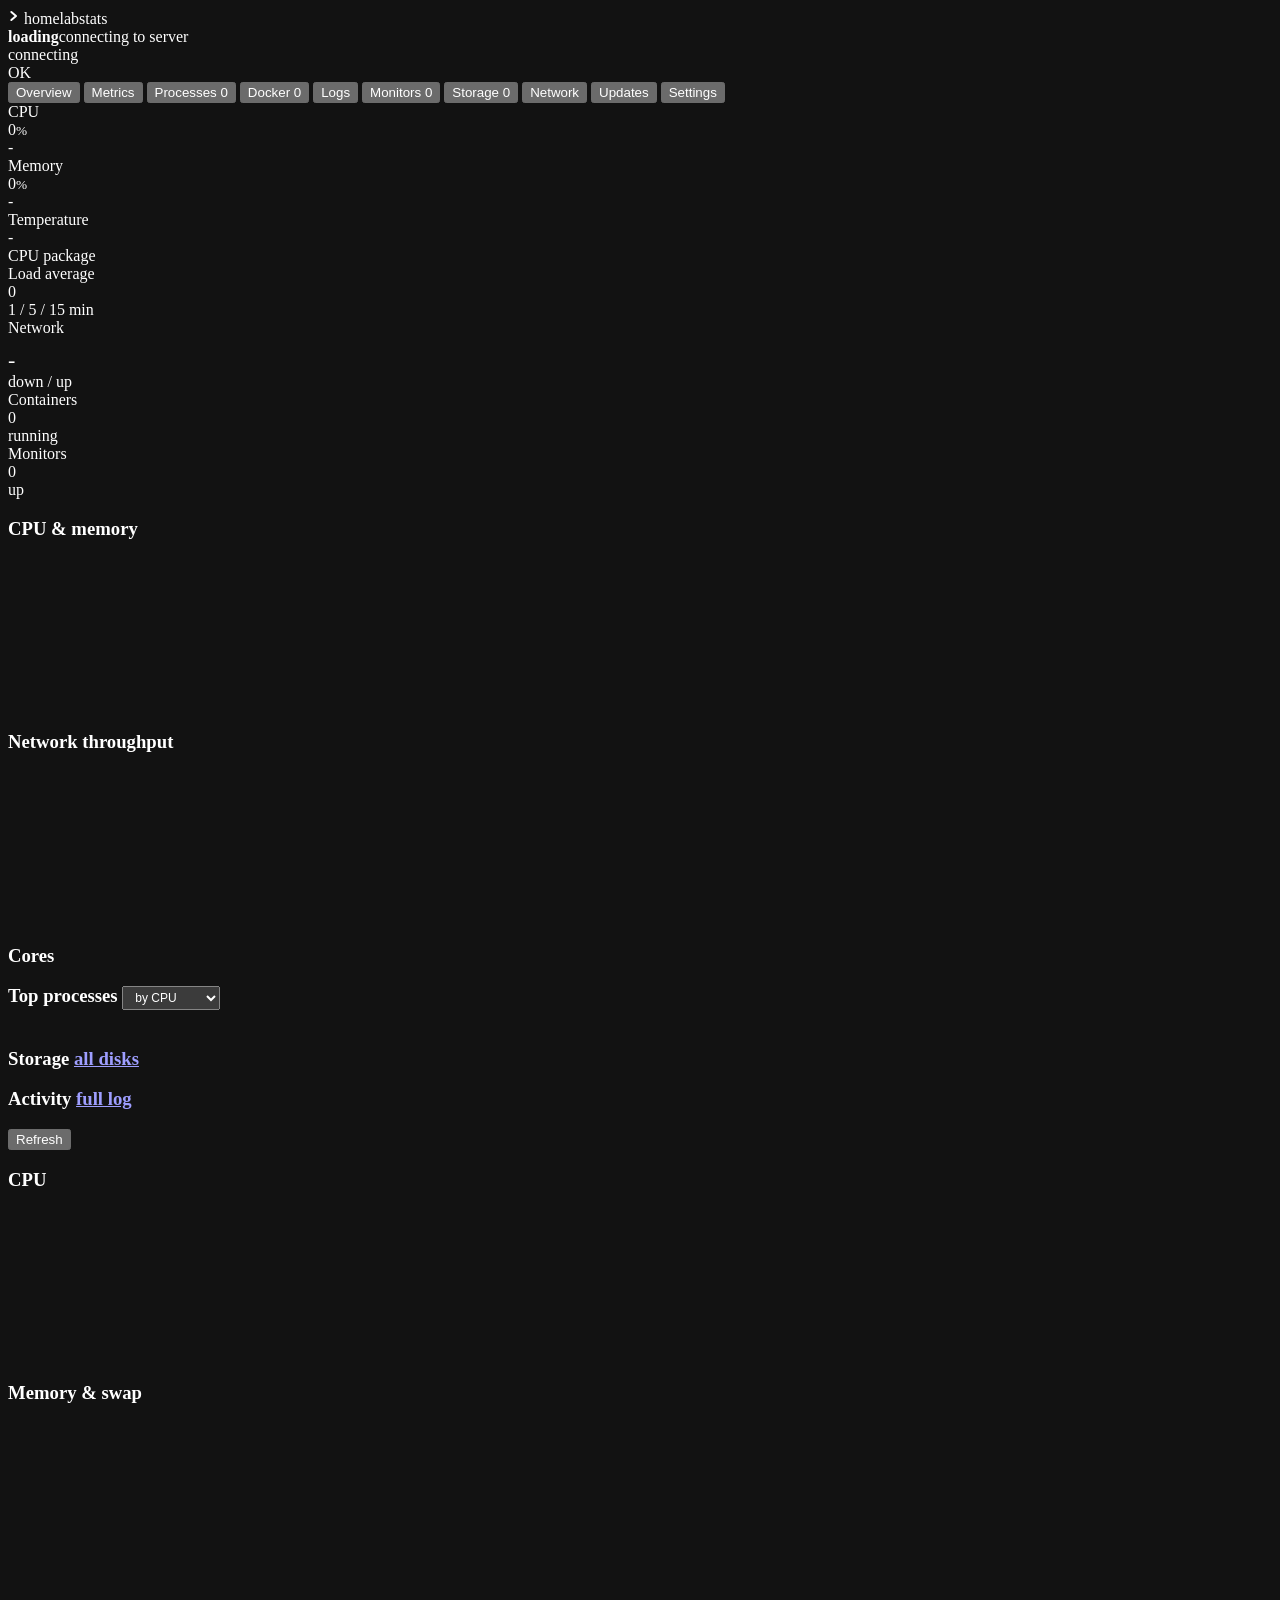
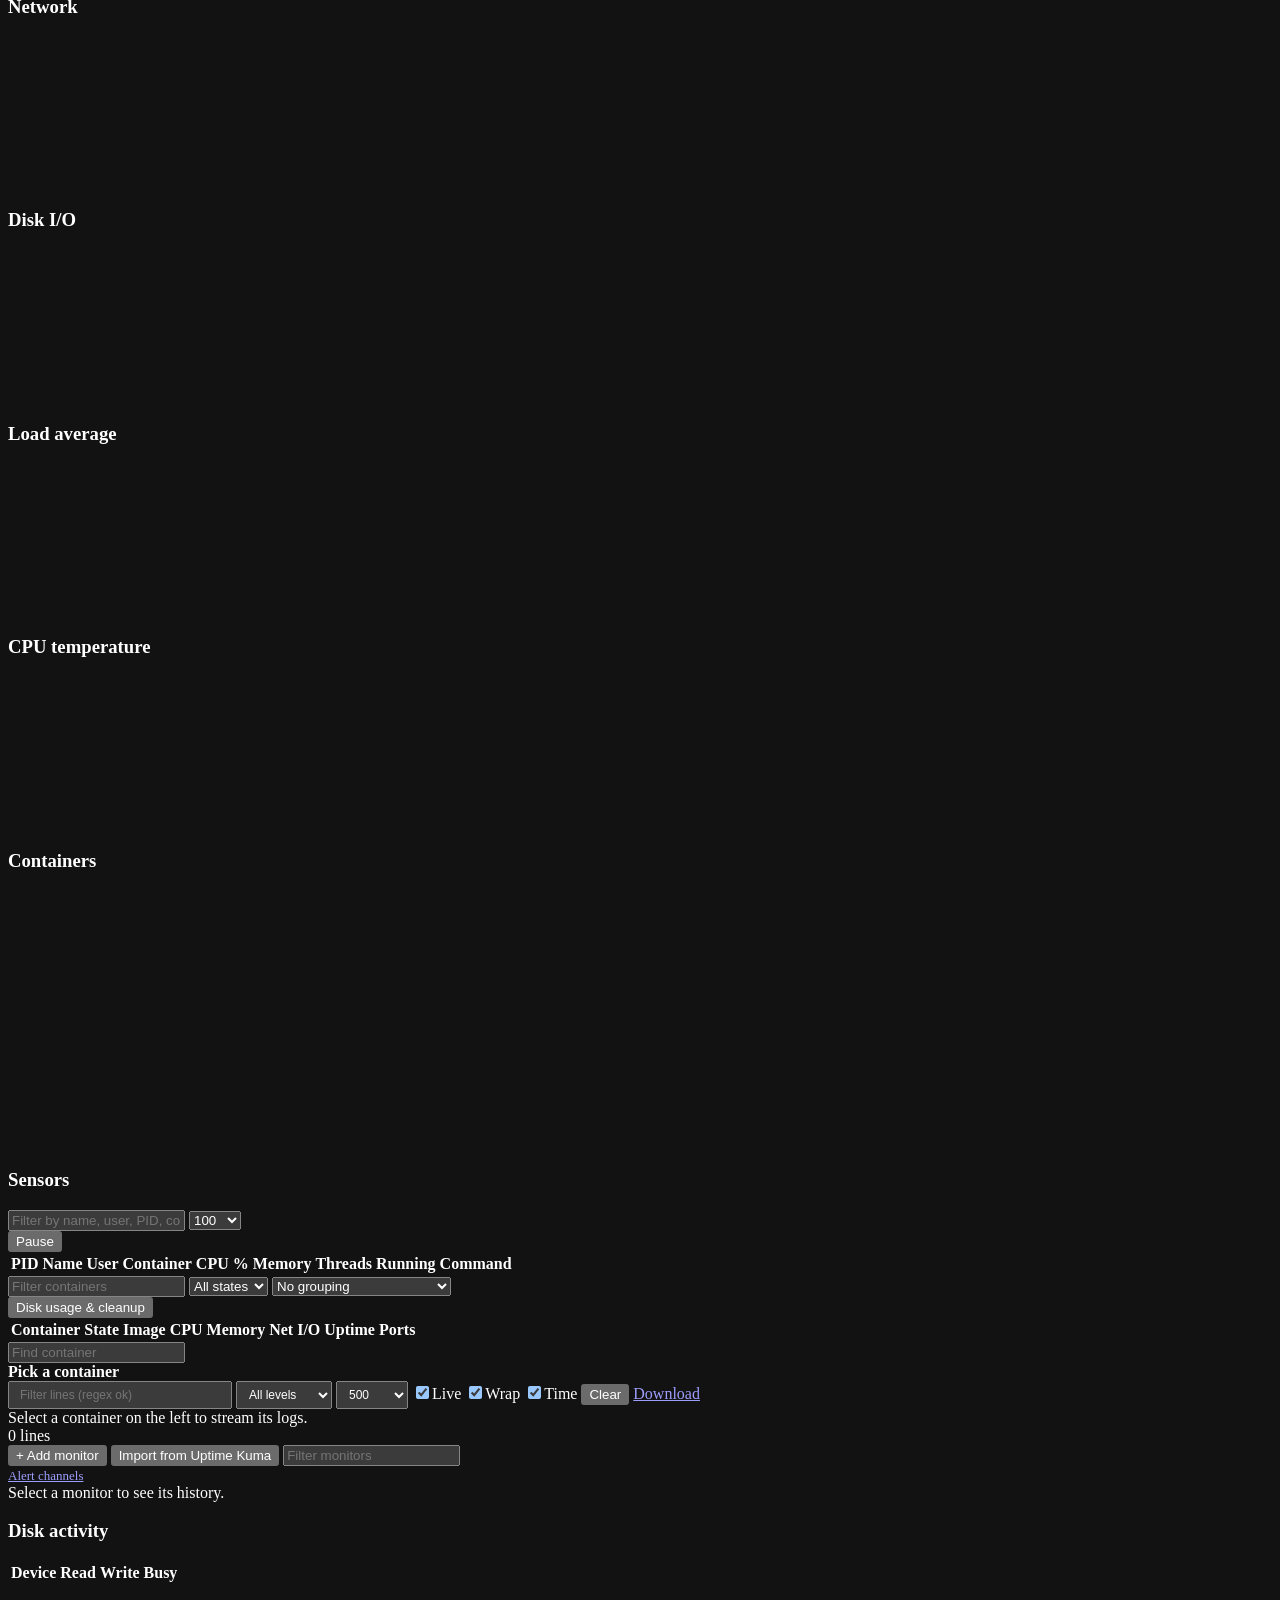
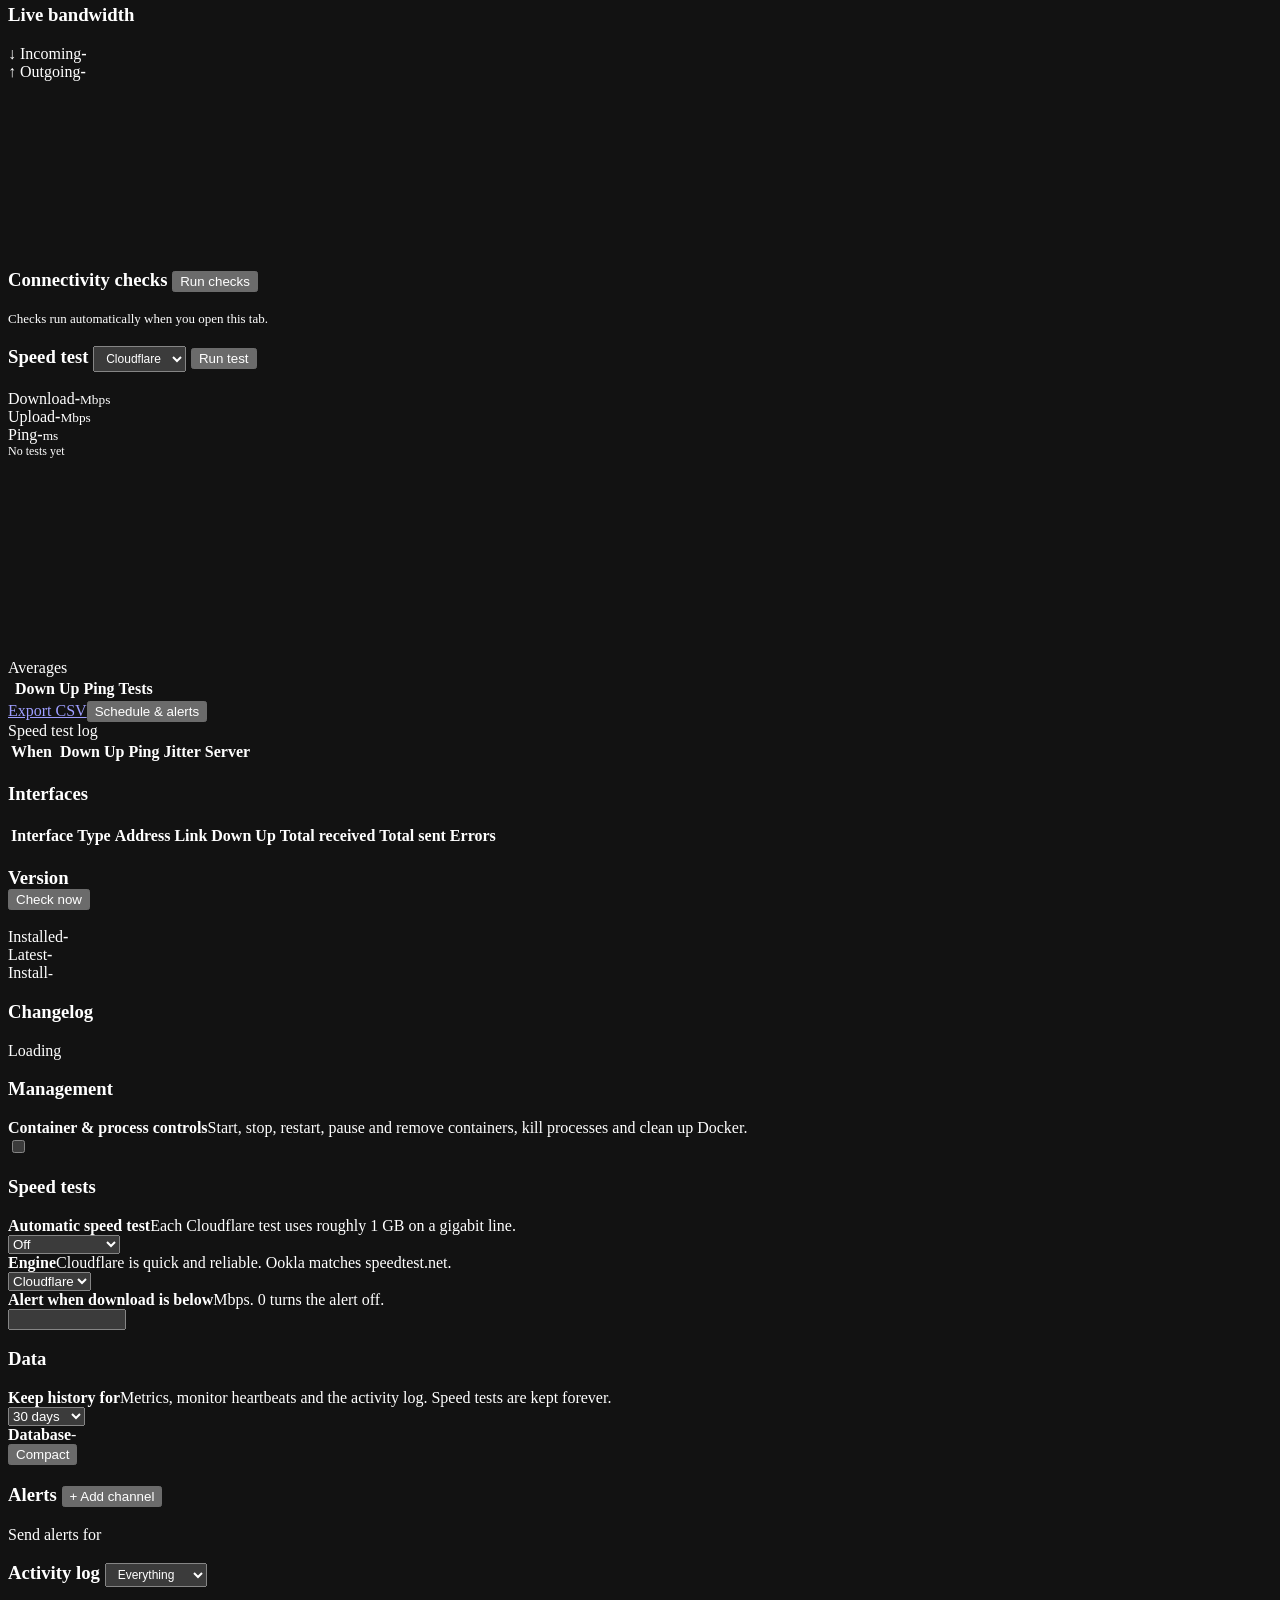
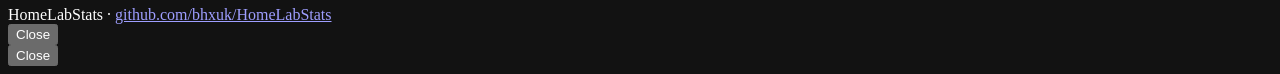
==== commit 01a6ca94: "HomeLabStats 1.2.0: Open buttons, clickable ports, compact Docker table - Open button and clickable " ====
--- a/app/static/index.html
+++ b/app/static/index.html
@@ -113,7 +113,7 @@
       </div>
       <div class="notice" id="dLocked" hidden>Container controls are turned off. Turn them on in <a href="#" data-goto="settings">Settings</a>.</div>
       <div class="tablewrap mt"><table class="data" id="dTbl">
-        <thead><tr><th>Container</th><th>State</th><th>Image</th><th class="r">CPU</th><th class="r">Memory</th><th class="r">Net I/O</th><th class="r">Uptime</th><th>Ports</th><th class="r">Actions</th></tr></thead>
+        <thead><tr><th>Container</th><th>State</th><th class="col-img">Image</th><th class="r">CPU</th><th class="r">Memory</th><th class="r col-net">Net I/O</th><th class="r col-up">Uptime</th><th class="col-ports">Ports</th><th class="r"></th></tr></thead>
         <tbody></tbody></table></div>
     </section>
 
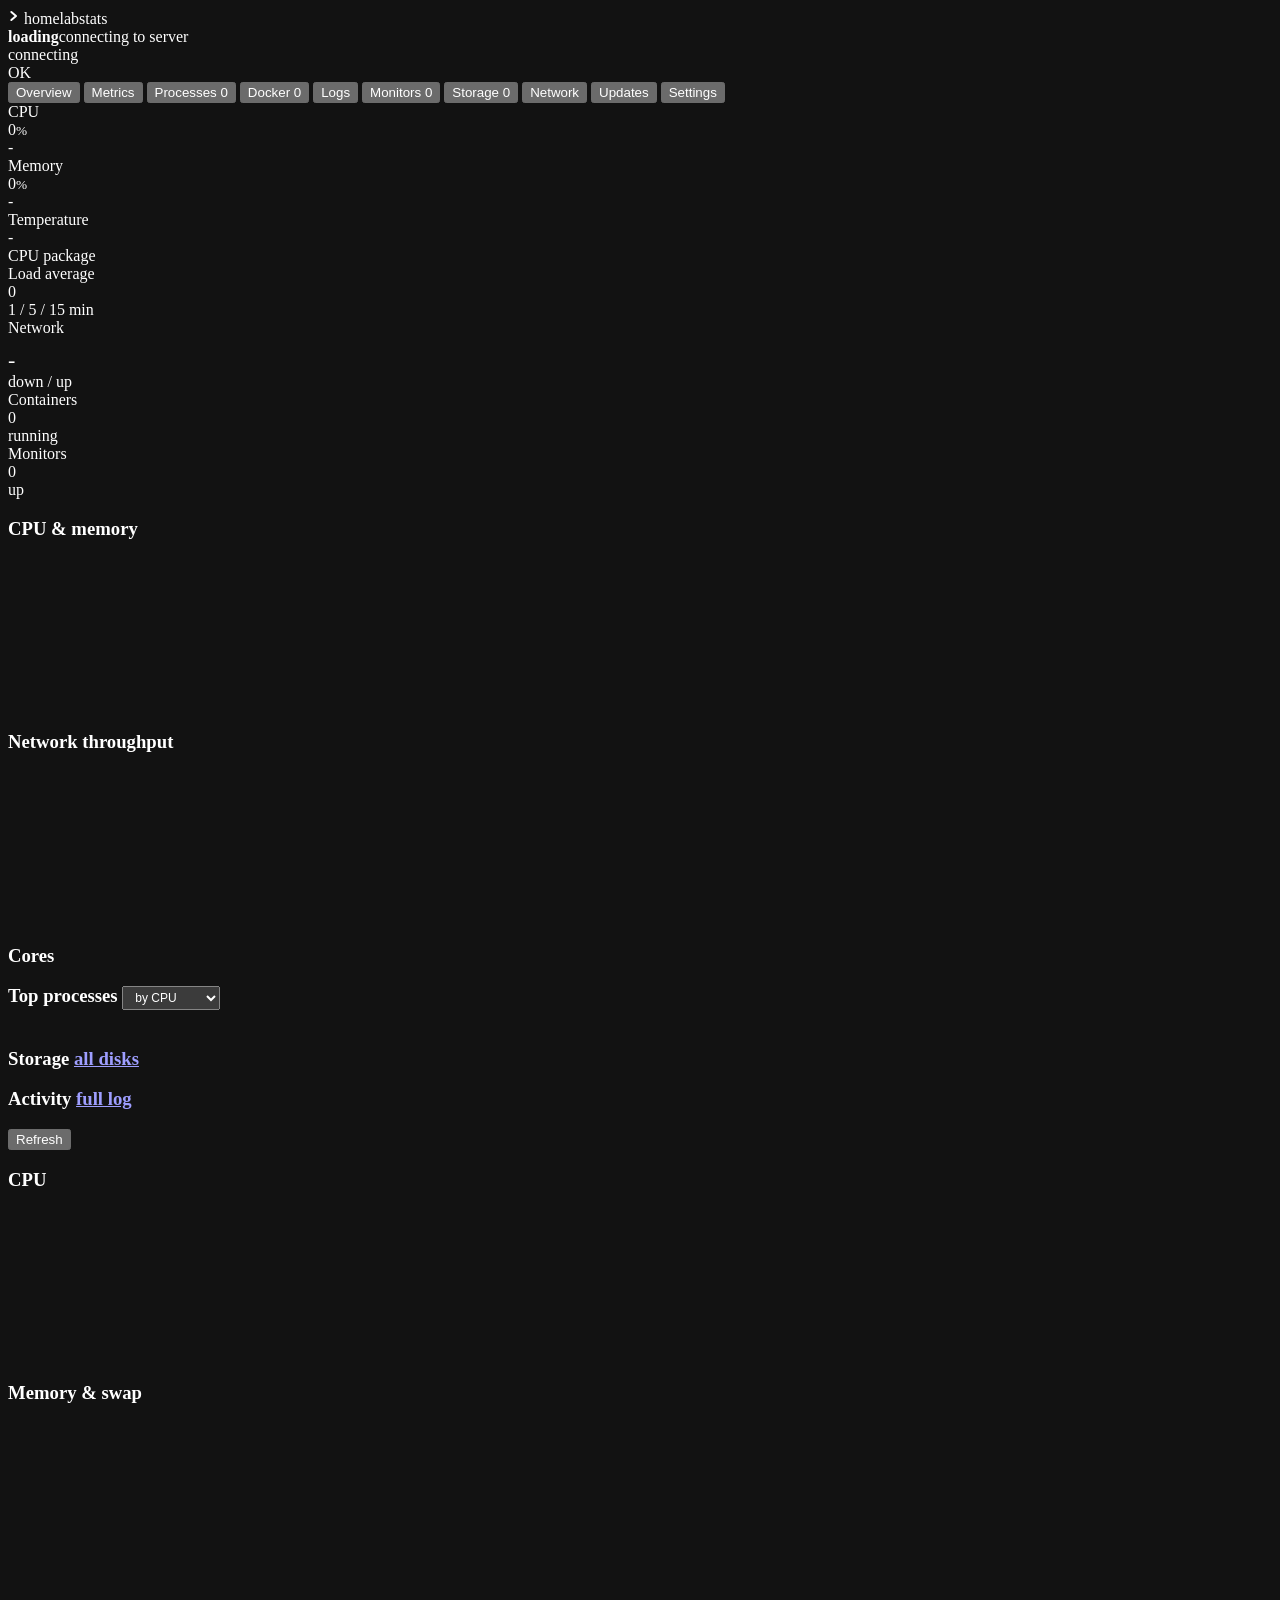
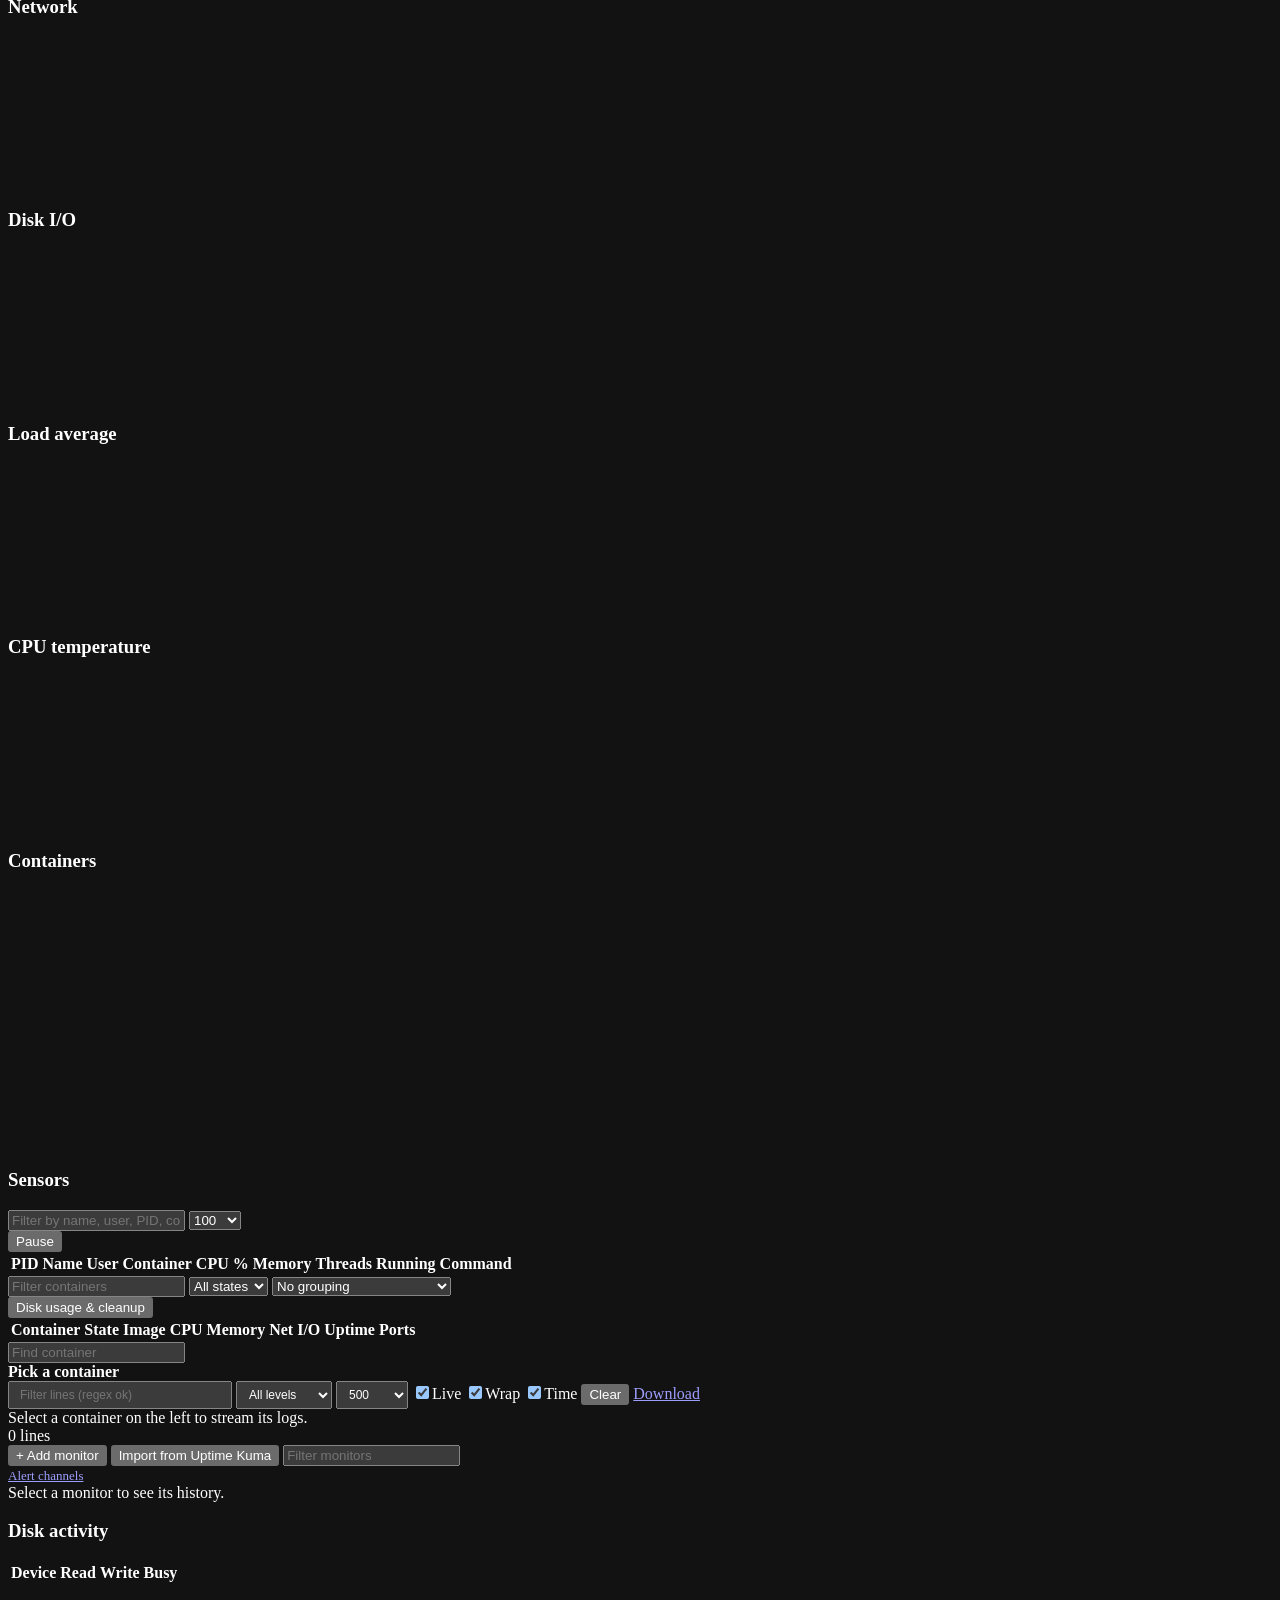
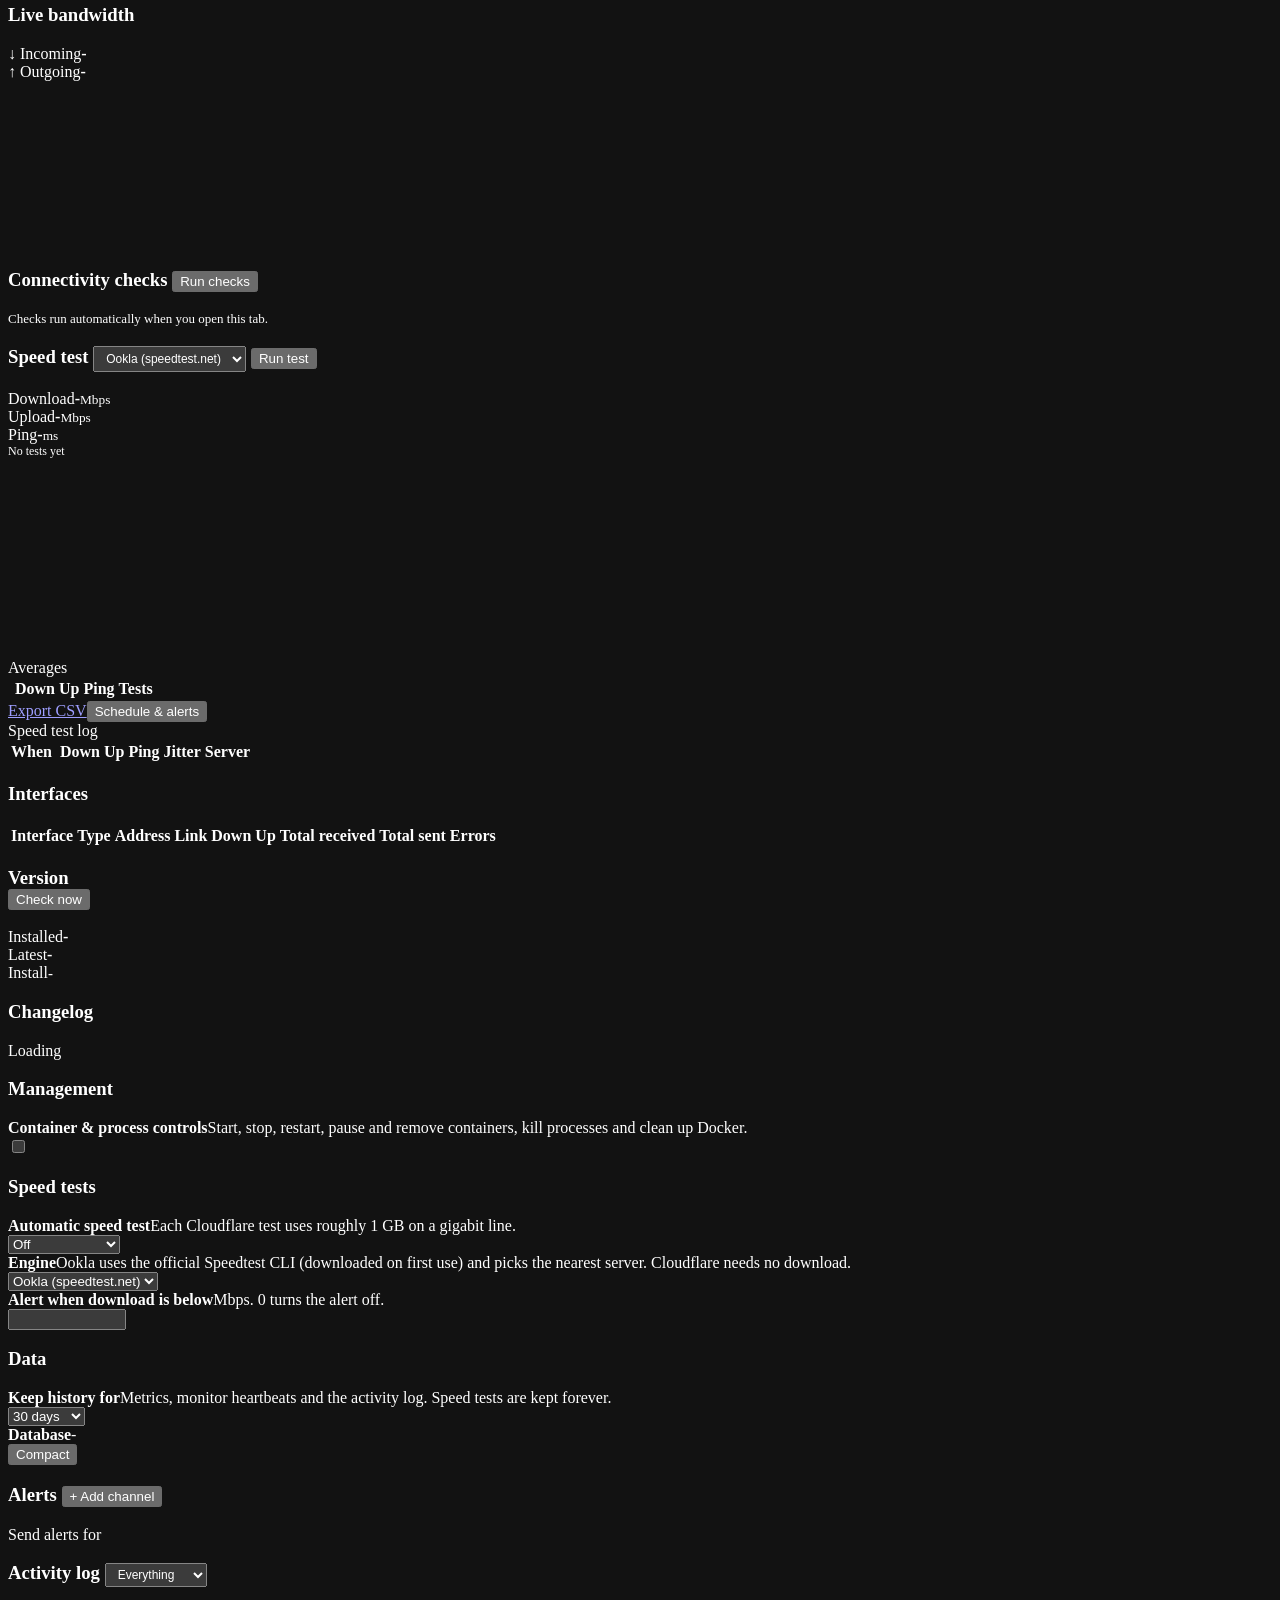
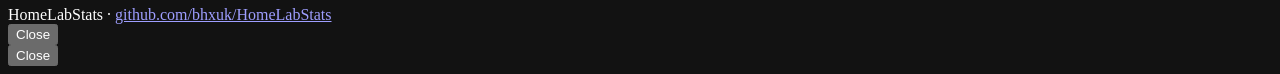
==== commit b106d4d9: "HomeLabStats 1.2.1: accurate speed tests - Ookla engine uses the official Speedtest CLI (auto-downlo" ====
--- a/app/static/index.html
+++ b/app/static/index.html
@@ -188,7 +188,7 @@
       </div>
       <div class="panel mb">
         <h3>Speed test <span class="right row">
-          <select class="select" id="stEngine" style="padding:4px 8px;font-size:12px"><option value="cloudflare">Cloudflare</option><option value="ookla">Ookla</option></select>
+          <select class="select" id="stEngine" style="padding:4px 8px;font-size:12px"><option value="ookla">Ookla (speedtest.net)</option><option value="cloudflare">Cloudflare</option></select>
           <button class="btn primary sm" id="stRun">Run test</button></span></h3>
         <div class="progress" id="stProg" hidden><i></i></div>
         <div class="grid g2b">
@@ -240,8 +240,8 @@
           <h3 class="mt">Speed tests</h3>
           <div class="setrow"><div class="txt"><b>Automatic speed test</b><span>Each Cloudflare test uses roughly 1 GB on a gigabit line.</span></div>
             <select class="select" data-set="speedtest_interval_hours"><option value="0">Off</option><option value="1">Every hour</option><option value="3">Every 3 hours</option><option value="6">Every 6 hours</option><option value="12">Every 12 hours</option><option value="24">Daily</option></select></div>
-          <div class="setrow"><div class="txt"><b>Engine</b><span>Cloudflare is quick and reliable. Ookla matches speedtest.net.</span></div>
-            <select class="select" data-set="speedtest_engine"><option value="cloudflare">Cloudflare</option><option value="ookla">Ookla</option></select></div>
+          <div class="setrow"><div class="txt"><b>Engine</b><span>Ookla uses the official Speedtest CLI (downloaded on first use) and picks the nearest server. Cloudflare needs no download.</span></div>
+            <select class="select" data-set="speedtest_engine"><option value="ookla">Ookla (speedtest.net)</option><option value="cloudflare">Cloudflare</option></select></div>
           <div class="setrow"><div class="txt"><b>Alert when download is below</b><span>Mbps. 0 turns the alert off.</span></div>
             <input class="input" type="number" min="0" step="10" data-set="speedtest_alert_below_mbps" style="width:110px"></div>
           <h3 class="mt">Data</h3>
